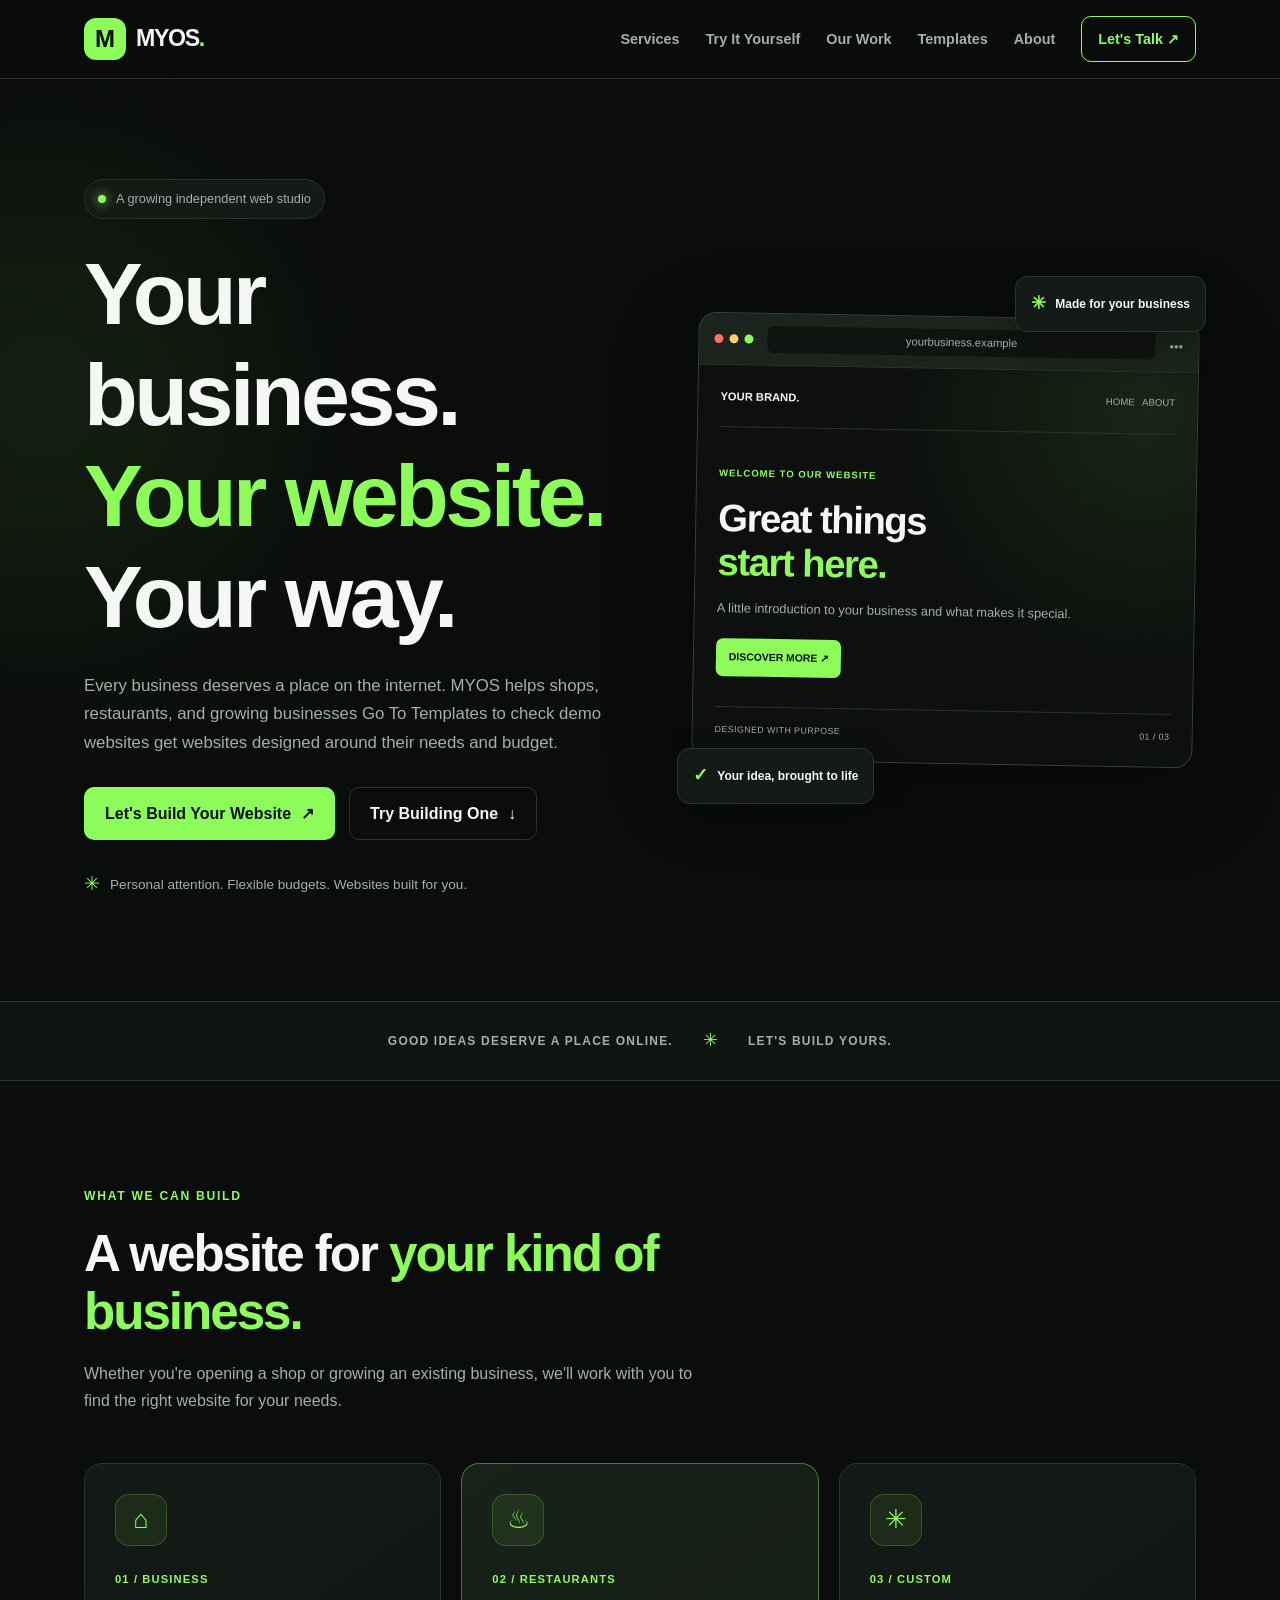
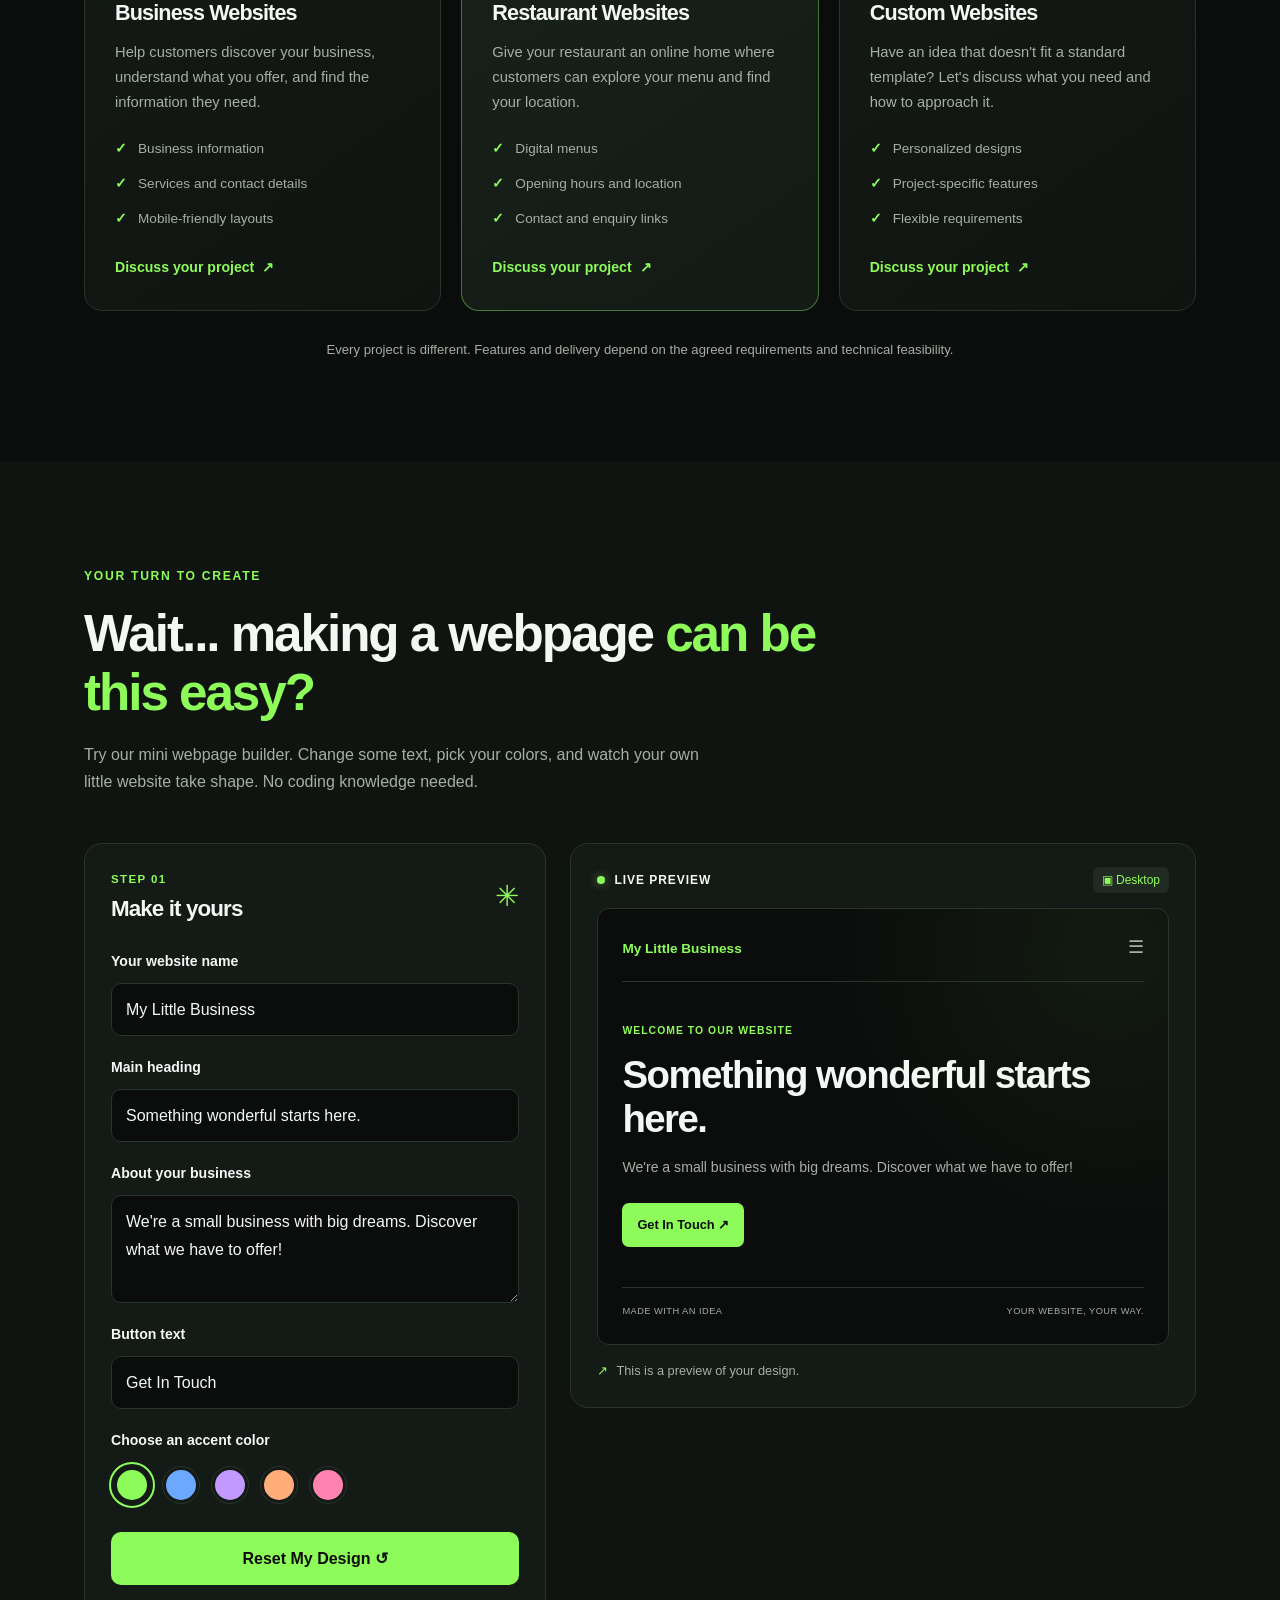
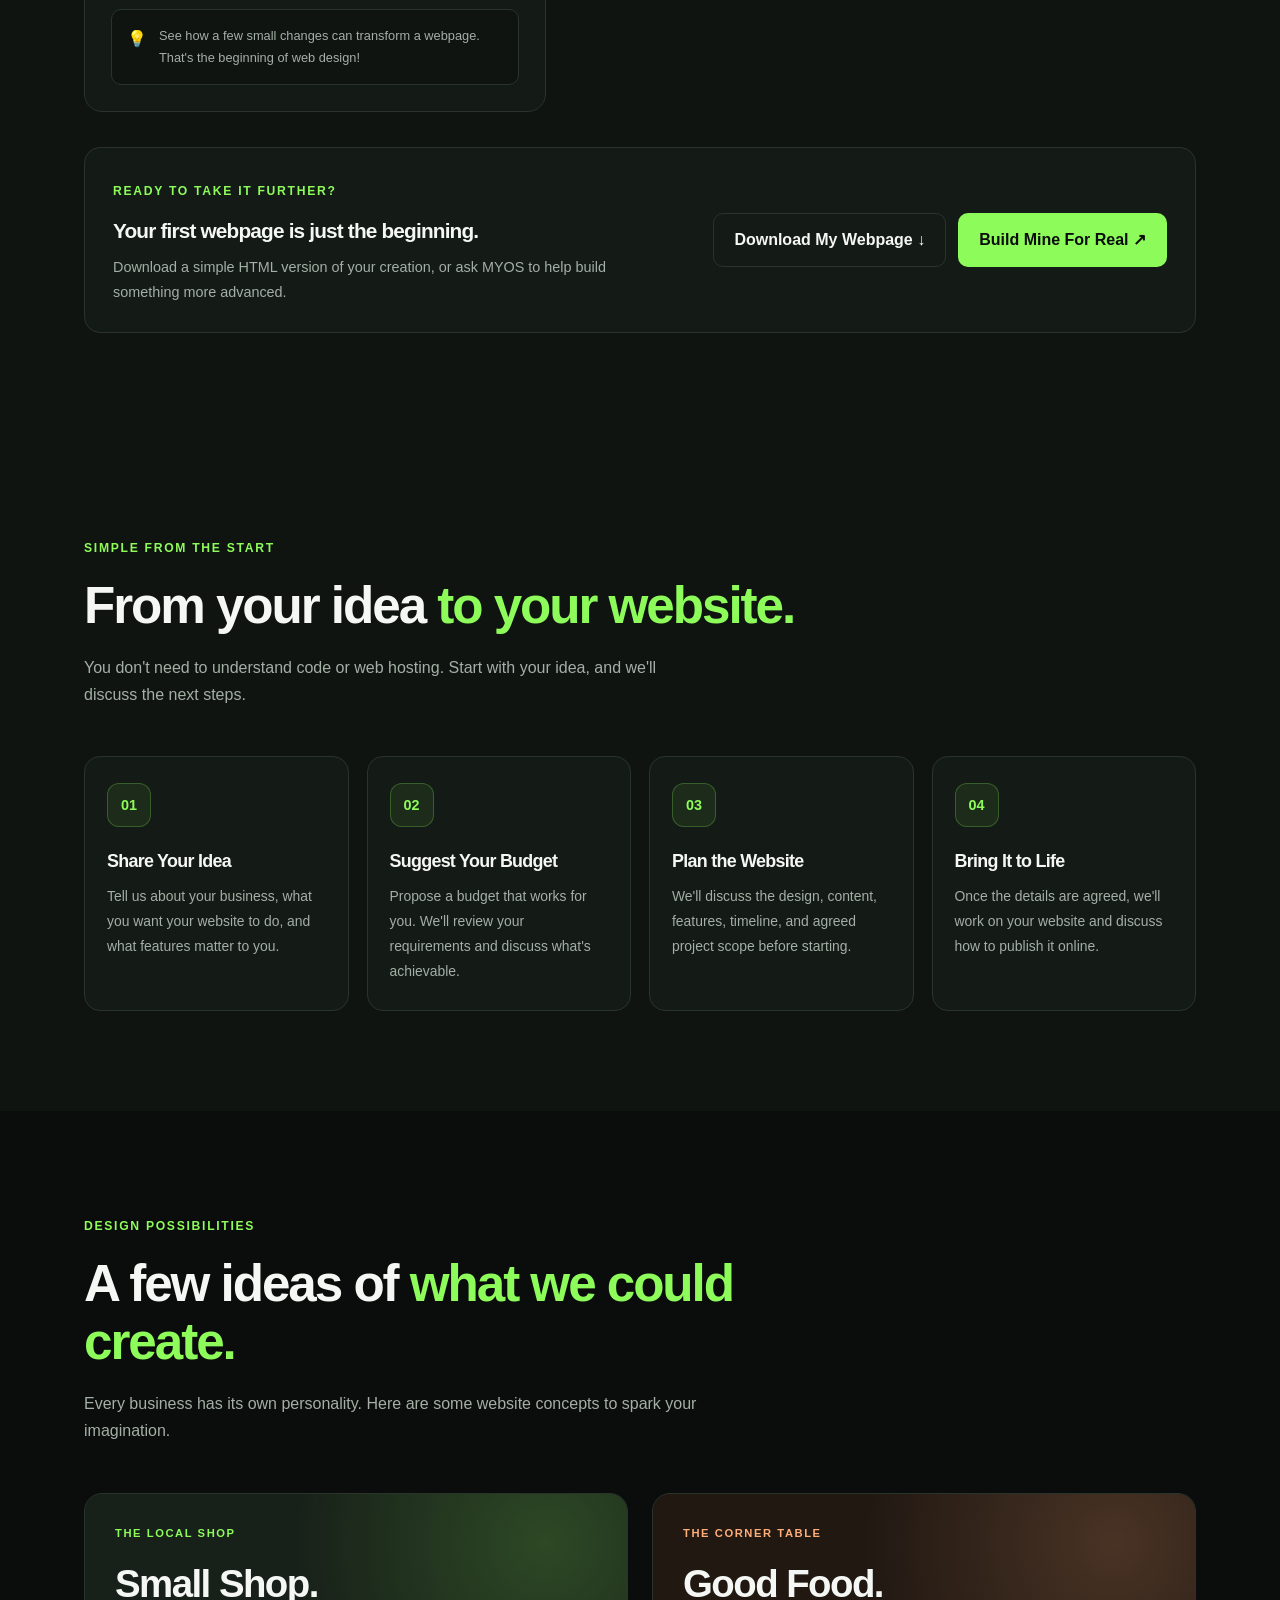
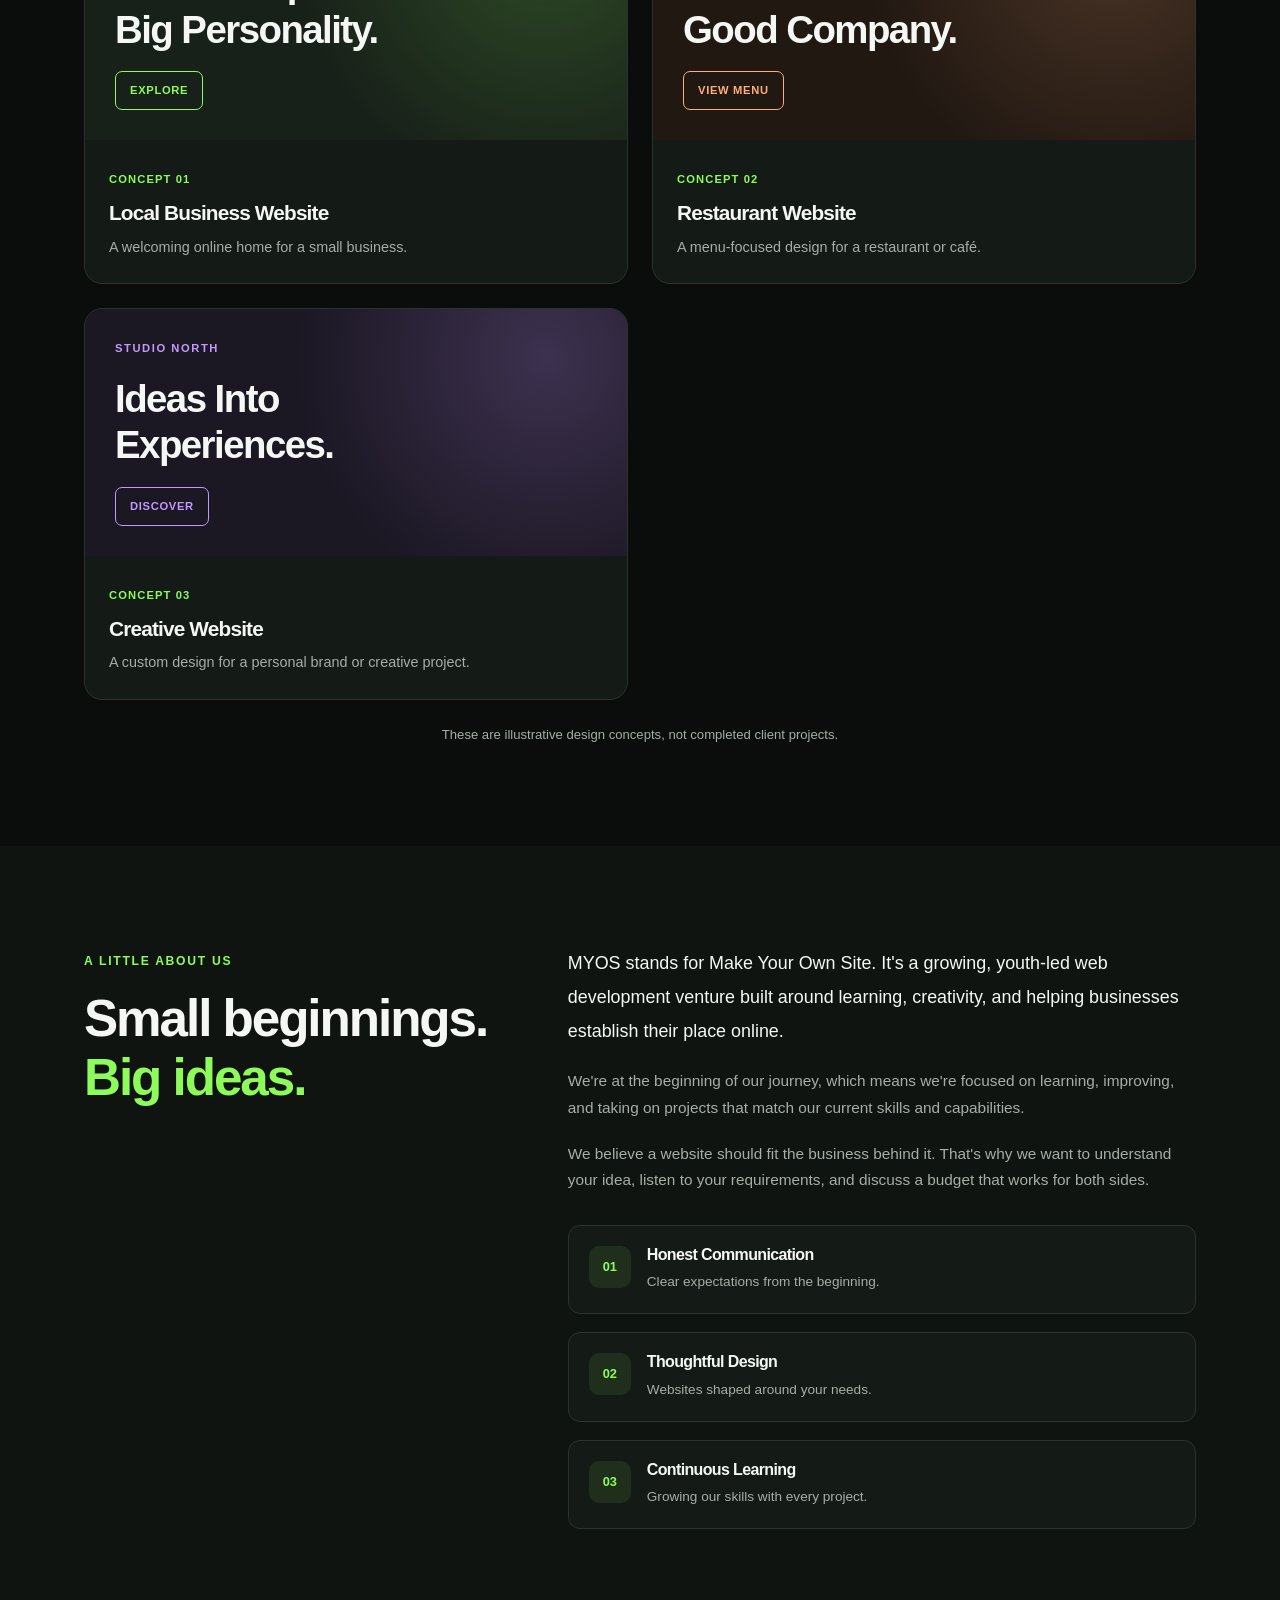
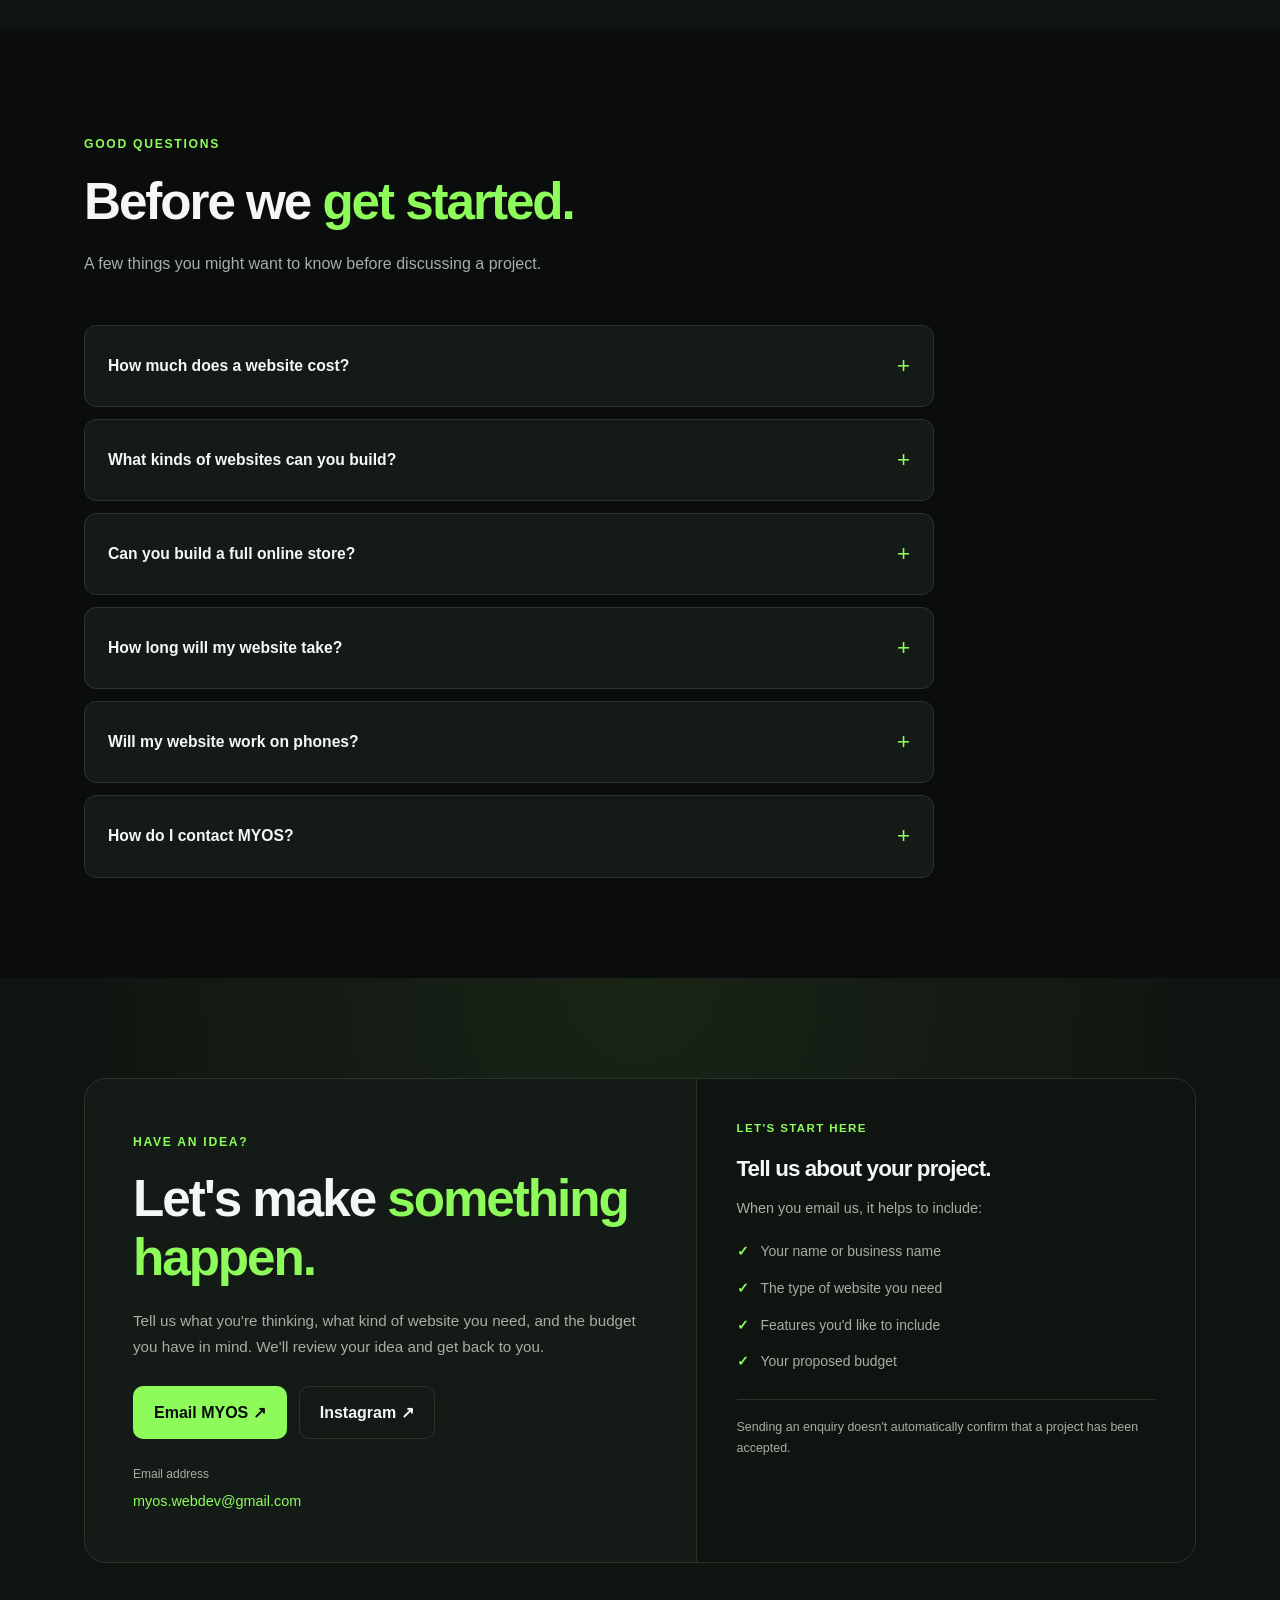
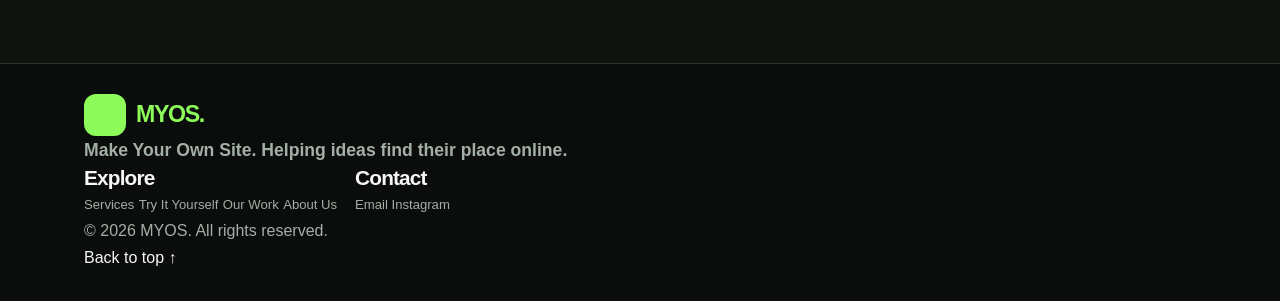
==== index.html @ da0300ad "Update index.html" ====
<!DOCTYPE html>
<html lang="en">
<head>
    <meta charset="UTF-8">
    <meta name="viewport" content="width=device-width, initial-scale=1.0">

    <meta name="description" content="MYOS helps small businesses, shops, and restaurants get websites built around their needs and budget. Discover how easy creating a webpage can be.">

    <meta name="theme-color" content="#0b0d0c">

    <title>MYOS — Make Your Own Site</title>

    <link rel="stylesheet" href="css/style.css">
    <link rel="icon" href="assets/favicon.png" type="image/png">

    <script src="js/script.js" defer></script>
</head>

<body>

<header class="site-header">
    <nav class="navbar container" aria-label="Main navigation">

        <a href="#home" class="brand" aria-label="MYOS homepage">
            <span class="brand-icon">M</span>
            <span class="brand-name">MYOS<span class="brand-dot">.</span></span>
        </a>

        <button
            class="menu-toggle"
            id="menuToggle"
            type="button"
            aria-label="Open navigation menu"
            aria-expanded="false"
            aria-controls="navLinks"
        >
            <span></span>
            <span></span>
            <span></span>
        </button>

        <div class="nav-links" id="navLinks">
            <a href="#services">Services</a>
            <a href="#playground">Try It Yourself</a>
            <a href="#portfolio">Our Work</a>
<a href="template.html">Templates</a>
            <a href="#about">About</a>
            <a href="#contact" class="nav-cta">Let's Talk ↗</a>
        </div>

    </nav>
</header>

<main>
<section class="hero section" id="home">

    <div class="hero-glow" aria-hidden="true"></div>

    <div class="container hero-grid">

        <div class="hero-content">

            <div class="eyebrow">
                <span class="status-dot"></span>
                A growing independent web studio
            </div>

            <h1>
                Your business.
                <span class="text-gradient">Your website.</span>
                Your way.
            </h1>

            <p class="hero-description">
                Every business deserves a place on the internet.
                MYOS helps shops, restaurants, and growing businesses

Go To Templates to check demo websites

                get websites designed around their needs and budget.
            </p>

            <div class="hero-actions">

                <a href="#contact" class="button button-primary">
                    Let's Build Your Website
                    <span aria-hidden="true">↗</span>
                </a>

                <a href="#playground" class="button button-secondary">
                    Try Building One
                    <span aria-hidden="true">↓</span>
                </a>

            </div>

            <div class="hero-note">
                <span aria-hidden="true">✳</span>
                Personal attention. Flexible budgets. Websites built for you.
            </div>

        </div>

        <div class="hero-visual"
             aria-label="Illustration of a website being built">

            <div class="floating-tag tag-top">
                <span class="tag-icon">✳</span>
                Made for your business
            </div>

            <div class="browser-card">

                <div class="browser-bar">

                    <div class="browser-dots" aria-hidden="true">
                        <span></span>
                        <span></span>
                        <span></span>
                    </div>

                    <div class="browser-address">
                        yourbusiness.example
                    </div>

                    <span class="browser-menu" aria-hidden="true">•••</span>

                </div>

                <div class="mock-website">

                    <div class="mock-nav">
                        <span class="mock-logo">YOUR BRAND.</span>
                        <span class="mock-menu">HOME&nbsp;&nbsp; ABOUT</span>
                    </div>

                    <div class="mock-content">

                        <span class="mock-label">
                            WELCOME TO OUR WEBSITE
                        </span>

                        <h2>
                            Great things
                            <span>start here.</span>
                        </h2>

                        <p>
                            A little introduction to your business
                            and what makes it special.
                        </p>

                        <div class="mock-button">
                            DISCOVER MORE ↗
                        </div>

                    </div>

                    <div class="mock-bottom">
                        <span>DESIGNED WITH PURPOSE</span>
                        <span>01 / 03</span>
                    </div>

                </div>

            </div>

            <div class="floating-tag tag-bottom">
                <span class="tag-check">✓</span>
                Your idea, brought to life
            </div>

        </div>

    </div>

</section>

<section class="intro-strip">

    <div class="container intro-inner">

        <p>GOOD IDEAS DESERVE A PLACE ONLINE.</p>

        <span aria-hidden="true">✳</span>

        <p>LET'S BUILD YOURS.</p>

    </div>

</section>
<section class="services section" id="services">

    <div class="container">

        <div class="section-heading">

            <span class="section-label">WHAT WE CAN BUILD</span>

            <h2>
                A website for
                <span class="text-gradient">your kind of business.</span>
            </h2>

            <p>
                Whether you're opening a shop or growing an existing
                business, we'll work with you to find the right website
                for your needs.
            </p>

        </div>

        <div class="service-grid">

            <article class="service-card">

                <div class="service-icon" aria-hidden="true">⌂</div>

                <span class="service-number">01 / BUSINESS</span>

                <h3>Business Websites</h3>

                <p>
                    Help customers discover your business, understand
                    what you offer, and find the information they need.
                </p>

                <ul class="service-features">
                    <li>Business information</li>
                    <li>Services and contact details</li>
                    <li>Mobile-friendly layouts</li>
                </ul>

                <a href="#contact" class="text-link">
                    Discuss your project <span aria-hidden="true">↗</span>
                </a>

            </article>

            <article class="service-card service-card-featured">

                <div class="service-icon" aria-hidden="true">♨</div>

                <span class="service-number">02 / RESTAURANTS</span>

                <h3>Restaurant Websites</h3>

                <p>
                    Give your restaurant an online home where customers
                    can explore your menu and find your location.
                </p>

                <ul class="service-features">
                    <li>Digital menus</li>
                    <li>Opening hours and location</li>
                    <li>Contact and enquiry links</li>
                </ul>

                <a href="#contact" class="text-link">
                    Discuss your project <span aria-hidden="true">↗</span>
                </a>

            </article>

            <article class="service-card">

                <div class="service-icon" aria-hidden="true">✳</div>

                <span class="service-number">03 / CUSTOM</span>

                <h3>Custom Websites</h3>

                <p>
                    Have an idea that doesn't fit a standard template?
                    Let's discuss what you need and how to approach it.
                </p>

                <ul class="service-features">
                    <li>Personalized designs</li>
                    <li>Project-specific features</li>
                    <li>Flexible requirements</li>
                </ul>

                <a href="#contact" class="text-link">
                    Discuss your project <span aria-hidden="true">↗</span>
                </a>

            </article>

        </div>

        <p class="services-note">
            Every project is different. Features and delivery depend on
            the agreed requirements and technical feasibility.
        </p>

    </div>

</section>
<section class="playground section" id="playground">

    <div class="container">

        <div class="section-heading playground-heading">

            <span class="section-label">YOUR TURN TO CREATE</span>

            <h2>
                Wait... making a webpage
                <span class="text-gradient">can be this easy?</span>
            </h2>

            <p>
                Try our mini webpage builder. Change some text, pick
                your colors, and watch your own little website take shape.
                No coding knowledge needed.
            </p>

        </div>

        <div class="builder-layout">

            <div class="builder-panel">

                <div class="builder-panel-heading">

                    <div>
                        <span class="builder-step">STEP 01</span>
                        <h3>Make it yours</h3>
                    </div>

                    <span class="builder-sparkle" aria-hidden="true">✳</span>

                </div>

                <form id="builderForm">

                    <div class="form-group">
                        <label for="siteName">Your website name</label>

                        <input
                            type="text"
                            id="siteName"
                            name="siteName"
                            value="My Little Business"
                            maxlength="45"
                            placeholder="Enter your business name"
                        >
                    </div>

                    <div class="form-group">
                        <label for="siteHeading">Main heading</label>

                        <input
                            type="text"
                            id="siteHeading"
                            name="siteHeading"
                            value="Something wonderful starts here."
                            maxlength="100"
                            placeholder="What should visitors see?"
                        >
                    </div>

                    <div class="form-group">
                        <label for="siteDescription">About your business</label>

                        <textarea
                            id="siteDescription"
                            name="siteDescription"
                            rows="3"
                            maxlength="250"
                            placeholder="Tell visitors what you do"
                        >We're a small business with big dreams. Discover what we have to offer!</textarea>
                    </div>

                    <div class="form-group">
                        <label for="siteButton">Button text</label>

                        <input
                            type="text"
                            id="siteButton"
                            name="siteButton"
                            value="Get In Touch"
                            maxlength="35"
                            placeholder="For example: Contact Us"
                        >
                    </div>

                    <div class="form-group">

                        <label>Choose an accent color</label>

                        <div class="color-options"
                             role="group"
                             aria-label="Website accent color">

                            <button type="button"
                                    class="color-option active"
                                    data-color="#8dfc5b"
                                    style="--swatch: #8dfc5b"
                                    aria-label="Green"
                                    aria-pressed="true"></button>

                            <button type="button"
                                    class="color-option"
                                    data-color="#6da8ff"
                                    style="--swatch: #6da8ff"
                                    aria-label="Blue"
                                    aria-pressed="false"></button>

                            <button type="button"
                                    class="color-option"
                                    data-color="#c29aff"
                                    style="--swatch: #c29aff"
                                    aria-label="Purple"
                                    aria-pressed="false"></button>

                            <button type="button"
                                    class="color-option"
                                    data-color="#ffad79"
                                    style="--swatch: #ffad79"
                                    aria-label="Orange"
                                    aria-pressed="false"></button>

                            <button type="button"
                                    class="color-option"
                                    data-color="#ff83ae"
                                    style="--swatch: #ff83ae"
                                    aria-label="Pink"
                                    aria-pressed="false"></button>

                        </div>

                    </div>

                    <button type="button"
                            class="button button-primary builder-reset"
                            id="resetBuilder">
                        Reset My Design ↺
                    </button>

                </form>

                <div class="builder-hint">
                    <span aria-hidden="true">💡</span>

                    <p>
                        See how a few small changes can transform a webpage.
                        That's the beginning of web design!
                    </p>
                </div>

            </div>

            <div class="preview-panel">

                <div class="preview-toolbar">

                    <div class="preview-title">
                        <span class="preview-live-dot"></span>
                        LIVE PREVIEW
                    </div>

                    <div class="preview-devices" aria-label="Preview size">
                        <span class="device-active">▣ Desktop</span>
                    </div>

                </div>

                <div class="live-preview" id="livePreview">

                    <div class="preview-site-nav">

                        <span class="preview-site-name" id="previewSiteName">
                            My Little Business
                        </span>

                        <span class="preview-menu-lines" aria-hidden="true">☰</span>

                    </div>

                    <div class="preview-site-content">

                        <span class="preview-eyebrow" id="previewEyebrow">
                            WELCOME TO OUR WEBSITE
                        </span>

                        <h3 id="previewHeading">
                            Something wonderful starts here.
                        </h3>

                        <p id="previewDescription">
                            We're a small business with big dreams.
                            Discover what we have to offer!
                        </p>

                        <button type="button"
                                class="preview-site-button"
                                id="previewButton">
                            Get In Touch ↗
                        </button>

                    </div>

                    <div class="preview-site-footer">
                        <span>MADE WITH AN IDEA</span>
                        <span>YOUR WEBSITE, YOUR WAY.</span>
                    </div>

                </div>

                <div class="preview-caption">
                    <span>↗</span>
                    This is a preview of your design.
                </div>

            </div>

        </div>

        <div class="playground-bottom">

            <div class="playground-bottom-copy">

                <span class="section-label">READY TO TAKE IT FURTHER?</span>

                <h3>Your first webpage is just the beginning.</h3>

                <p>
                    Download a simple HTML version of your creation,
                    or ask MYOS to help build something more advanced.
                </p>

            </div>

            <div class="playground-bottom-actions">

                <button type="button"
                        class="button button-secondary"
                        id="downloadPage">
                    Download My Webpage ↓
                </button>

                <a href="#contact" class="button button-primary">
                    Build Mine For Real ↗
                </a>

            </div>

        </div>

    </div>

</section>
<section class="process section" id="process">

    <div class="container">

        <div class="section-heading">

            <span class="section-label">SIMPLE FROM THE START</span>

            <h2>
                From your idea
                <span class="text-gradient">to your website.</span>
            </h2>

            <p>
                You don't need to understand code or web hosting.
                Start with your idea, and we'll discuss the next steps.
            </p>

        </div>

        <div class="process-grid">

            <article class="process-card">
                <span class="process-number">01</span>
                <h3>Share Your Idea</h3>
                <p>
                    Tell us about your business, what you want your
                    website to do, and what features matter to you.
                </p>
            </article>

            <article class="process-card">
                <span class="process-number">02</span>
                <h3>Suggest Your Budget</h3>
                <p>
                    Propose a budget that works for you. We'll review
                    your requirements and discuss what's achievable.
                </p>
            </article>

            <article class="process-card">
                <span class="process-number">03</span>
                <h3>Plan the Website</h3>
                <p>
                    We'll discuss the design, content, features,
                    timeline, and agreed project scope before starting.
                </p>
            </article>

            <article class="process-card">
                <span class="process-number">04</span>
                <h3>Bring It to Life</h3>
                <p>
                    Once the details are agreed, we'll work on your
                    website and discuss how to publish it online.
                </p>
            </article>

        </div>

    </div>

</section>
<section class="portfolio section" id="portfolio">

    <div class="container">

        <div class="section-heading">

            <span class="section-label">DESIGN POSSIBILITIES</span>

            <h2>
                A few ideas of
                <span class="text-gradient">what we could create.</span>
            </h2>

            <p>
                Every business has its own personality.
                Here are some website concepts to spark your imagination.
            </p>

        </div>

        <div class="portfolio-grid">

            <article class="portfolio-card">

                <div class="portfolio-preview portfolio-shop">
                    <span class="portfolio-preview-label">THE LOCAL SHOP</span>
                    <h3>Small Shop.<br>Big Personality.</h3>
                    <span class="portfolio-preview-button">EXPLORE</span>
                </div>

                <div class="portfolio-info">
                    <span>CONCEPT 01</span>
                    <h3>Local Business Website</h3>
                    <p>A welcoming online home for a small business.</p>
                </div>

            </article>

            <article class="portfolio-card">

                <div class="portfolio-preview portfolio-restaurant">
                    <span class="portfolio-preview-label">THE CORNER TABLE</span>
                    <h3>Good Food.<br>Good Company.</h3>
                    <span class="portfolio-preview-button">VIEW MENU</span>
                </div>

                <div class="portfolio-info">
                    <span>CONCEPT 02</span>
                    <h3>Restaurant Website</h3>
                    <p>A menu-focused design for a restaurant or café.</p>
                </div>

            </article>

            <article class="portfolio-card">

                <div class="portfolio-preview portfolio-creative">
                    <span class="portfolio-preview-label">STUDIO NORTH</span>
                    <h3>Ideas Into<br>Experiences.</h3>
                    <span class="portfolio-preview-button">DISCOVER</span>
                </div>

                <div class="portfolio-info">
                    <span>CONCEPT 03</span>
                    <h3>Creative Website</h3>
                    <p>A custom design for a personal brand or creative project.</p>
                </div>

            </article>

        </div>

        <p class="portfolio-disclaimer">
            These are illustrative design concepts, not completed client projects.
        </p>

    </div>

</section>
<section class="about section" id="about">

    <div class="container about-grid">

        <div class="about-heading">

            <span class="section-label">A LITTLE ABOUT US</span>

            <h2>
                Small beginnings.
                <span class="text-gradient">Big ideas.</span>
            </h2>

        </div>

        <div class="about-content">

            <p class="about-lead">
                MYOS stands for Make Your Own Site.
                It's a growing, youth-led web development venture
                built around learning, creativity, and helping businesses
                establish their place online.
            </p>

            <p>
                We're at the beginning of our journey, which means
                we're focused on learning, improving, and taking on
                projects that match our current skills and capabilities.
            </p>

            <p>
                We believe a website should fit the business behind it.
                That's why we want to understand your idea, listen to
                your requirements, and discuss a budget that works for both sides.
            </p>

            <div class="about-values">

                <div class="about-value">
                    <span class="about-value-mark">01</span>
                    <div>
                        <h3>Honest Communication</h3>
                        <p>Clear expectations from the beginning.</p>
                    </div>
                </div>

                <div class="about-value">
                    <span class="about-value-mark">02</span>
                    <div>
                        <h3>Thoughtful Design</h3>
                        <p>Websites shaped around your needs.</p>
                    </div>
                </div>

                <div class="about-value">
                    <span class="about-value-mark">03</span>
                    <div>
                        <h3>Continuous Learning</h3>
                        <p>Growing our skills with every project.</p>
                    </div>
                </div>

            </div>

        </div>

    </div>

</section>
<section class="faq section" id="faq">

    <div class="container">

        <div class="section-heading">

            <span class="section-label">GOOD QUESTIONS</span>

            <h2>
                Before we
                <span class="text-gradient">get started.</span>
            </h2>

            <p>
                A few things you might want to know before discussing a project.
            </p>

        </div>

        <div class="faq-list">

            <details class="faq-item">
                <summary>How much does a website cost?</summary>
                <p>
                    We invite you to propose a budget when you contact us.
                    We'll review your requirements and discuss whether the
                    project can be completed within that budget. The final
                    price depends on the agreed scope and complexity.
                </p>
            </details>

            <details class="faq-item">
                <summary>What kinds of websites can you build?</summary>
                <p>
                    We're initially focusing on business websites,
                    restaurant websites, and custom projects that fit
                    our current skills and technical capabilities.
                </p>
            </details>

            <details class="faq-item">
                <summary>Can you build a full online store?</summary>
                <p>
                    Full e-commerce projects aren't part of our initial
                    service offering. We can discuss simpler business
                    websites that showcase products and provide contact
                    information.
                </p>
            </details>

            <details class="faq-item">
                <summary>How long will my website take?</summary>
                <p>
                    The timeline depends on the size of the project,
                    its features, and how quickly the required content
                    and feedback are provided. We'll discuss an estimated
                    timeline before agreeing to start.
                </p>
            </details>

            <details class="faq-item">
                <summary>Will my website work on phones?</summary>
                <p>
                    Mobile-friendly design is an important goal for our
                    websites. The final layout and functionality will
                    depend on the agreed project requirements.
                </p>
            </details>

            <details class="faq-item">
                <summary>How do I contact MYOS?</summary>
                <p>
                    You can reach us by email or Instagram using the
                    contact links in the section below.
                </p>
            </details>

        </div>

    </div>

</section>
<section class="contact section" id="contact">

    <div class="container">

        <div class="contact-card">

            <div class="contact-content">

                <span class="section-label">HAVE AN IDEA?</span>

                <h2>
                    Let's make
                    <span class="text-gradient">something happen.</span>
                </h2>

                <p>
                    Tell us what you're thinking, what kind of website
                    you need, and the budget you have in mind.
                    We'll review your idea and get back to you.
                </p>

                <div class="contact-buttons">

                    <a
                        href="mailto:myos.webdev@gmail.com?subject=MYOS%20Website%20Enquiry"
                        class="button button-primary"
                    >
                        Email MYOS ↗
                    </a>

                    <a
                        href="https://www.instagram.com/myos.dev/"
                        class="button button-secondary"
                        target="_blank"
                        rel="noopener noreferrer"
                    >
                        Instagram ↗
                    </a>

                </div>

                <div class="contact-email">
                    <span>Email address</span>
                    <a href="mailto:myos.webdev@gmail.com">
                        myos.webdev@gmail.com
                    </a>
                </div>

            </div>

            <div class="contact-side">

                <span class="contact-side-label">LET'S START HERE</span>

                <h3>Tell us about your project.</h3>

                <p>
                    When you email us, it helps to include:
                </p>

                <ul>
                    <li>Your name or business name</li>
                    <li>The type of website you need</li>
                    <li>Features you'd like to include</li>
                    <li>Your proposed budget</li>
                </ul>

                <p class="contact-small-note">
                    Sending an enquiry doesn't automatically confirm
                    that a project has been accepted.
                </p>

            </div>

        </div>

    </div>

</section>
</main>

<footer class="site-footer">

    <div class="container footer-main">

        <div class="footer-brand">

            <a href="#home" class="brand" aria-label="MYOS homepage">
                <span class="brand-icon">M</span>
                <span class="brand-name">
                    MYOS<span class="brand-dot">.</span>
                </span>
            </a>

            <p>
                Make Your Own Site.
                Helping ideas find their place online.
            </p>

        </div>

        <div class="footer-links">

            <div class="footer-column">
                <h3>Explore</h3>
                <a href="#services">Services</a>
                <a href="#playground">Try It Yourself</a>
                <a href="#portfolio">Our Work</a>
                <a href="#about">About Us</a>
            </div>

            <div class="footer-column">
                <h3>Contact</h3>

                <a href="mailto:myos.webdev@gmail.com">
                    Email
                </a>

                <a
                    href="https://www.instagram.com/myos.dev"
                    target="_blank"
                    rel="noopener noreferrer"
                >
                    Instagram
                </a>
            </div>

        </div>

    </div>

    <div class="container footer-bottom">

        <p>
            &copy; <span id="currentYear"></span> MYOS.
            All rights reserved.
        </p>

        <a href="#home">Back to top ↑</a>

    </div>

</footer>

</body>
</html>
---- css/style.css ----
/* MYOS — BASE DESIGN */

:root {
--bg: #0b0d0c;
--bg-soft: #101411;
--surface: #141a16;
--surface-hover: #1b241d;
--green: #8dfc5b;
--green-dark: #70dc42;
--text: #f5f7f5;
--muted: #a4afa5;
--border: #29342b;
--container: 1160px;
}

* {
  box-sizing: border-box;
  margin: 0;
  padding: 0;
  }

html {
scroll-behavior: smooth;
scroll-padding-top: 90px;
}

body {
min-height: 100vh;
overflow-x: hidden;
background: var(--bg);
color: var(--text);
font-family: Arial, sans-serif;
line-height: 1.7;
}

a {
color: inherit;
text-decoration: none;
}

button,
input,
textarea,
select {
font: inherit;
}

button {
cursor: pointer;
}

img,
svg {
max-width: 100%;
}

img {
display: block;
height: auto;
}

p {
color: var(--muted);
}

h1,
h2,
h3,
h4 {
color: var(--text);
line-height: 1.15;
letter-spacing: -0.04em;
}

h1 {
font-size: clamp(2.7rem, 7vw, 5.5rem);
font-weight: 800;
}

h2 {
font-size: clamp(2rem, 4vw, 3.2rem);
}

h3 {
font-size: 1.3rem;
}

.container {
width: 100%;
max-width: var(--container);
margin-inline: auto;
padding-inline: 24px;
}

section[id] {
scroll-margin-top: 90px;
}

::selection {
background: var(--green);
color: var(--bg);
}
/* NAVIGATION */

.site-header {
position: sticky;
top: 0;
z-index: 100;
border-bottom: 1px solid var(--border);
background: rgba(11, 13, 12, 0.94);
backdrop-filter: blur(16px);
}

.navbar {
display: flex;
align-items: center;
justify-content: space-between;
gap: 24px;
min-height: 78px;
}

.brand {
display: inline-flex;
align-items: center;
gap: 10px;
flex-shrink: 0;
}

.brand-icon {
display: grid;
place-items: center;
width: 42px;
height: 42px;
border-radius: 12px;
background: var(--green);
color: var(--bg);
font-size: 1.5rem;
font-weight: 900;
}

.brand-name {
color: var(--text);
font-size: 1.45rem;
font-weight: 900;
letter-spacing: -0.06em;
}

.brand-dot {
color: var(--green);
}

.nav-links {
display: flex;
align-items: center;
gap: 26px;
}

.nav-links a {
color: var(--muted);
font-size: 0.9rem;
font-weight: 650;
transition: color 180ms ease;
}

.nav-links a:hover {
color: var(--green);
}

.nav-links .nav-cta {
padding: 10px 16px;
border: 1px solid var(--green);
border-radius: 10px;
color: var(--green);
}

.nav-links .nav-cta:hover {
background: var(--green);
color: var(--bg);
}

/* MOBILE MENU BUTTON */

.menu-toggle {
display: none;
width: 44px;
height: 44px;
padding: 10px;
border: 1px solid var(--border);
border-radius: 10px;
background: var(--surface);
}

.menu-toggle span {
display: block;
width: 100%;
height: 2px;
margin-block: 5px;
border-radius: 2px;
background: var(--green);
}

/* BUTTONS */

.button {
display: inline-flex;
align-items: center;
justify-content: center;
gap: 10px;
min-height: 48px;
padding: 12px 20px;
border: 1px solid transparent;
border-radius: 10px;
font-weight: 750;
text-align: center;
transition: 180ms ease;
}

.button:hover {
transform: translateY(-2px);
}

.button-primary {
background: var(--green);
color: var(--bg);
}

.button-primary:hover {
background: var(--green-dark);
box-shadow: 0 8px 25px rgba(141, 252, 91, 0.14);
}

.button-secondary {
border-color: var(--border);
background: transparent;
color: var(--text);
}

.button-secondary:hover {
border-color: var(--green);
color: var(--green);
}

button:focus-visible,
a:focus-visible {
outline: 2px solid var(--green);
outline-offset: 4px;
}
/* SECTION SPACING */

.section {
padding-block: 100px;
}

/* HERO SECTION */

.hero {
position: relative;
overflow: hidden;
}

.hero-grid {
display: grid;
grid-template-columns: 1fr 0.9fr;
align-items: center;
gap: 55px;
}

.hero-glow {
position: absolute;
top: 10%;
left: -180px;
z-index: -1;
width: 450px;
height: 450px;
border-radius: 50%;
background: rgba(141, 252, 91, 0.07);
filter: blur(100px);
pointer-events: none;
}

.hero-content {
min-width: 0;
}

.eyebrow {
display: inline-flex;
align-items: center;
gap: 10px;
margin-bottom: 24px;
padding: 8px 13px;
border: 1px solid var(--border);
border-radius: 30px;
background: var(--surface);
color: var(--muted);
font-size: 0.8rem;
}

.status-dot {
width: 8px;
height: 8px;
border-radius: 50%;
background: var(--green);
box-shadow: 0 0 12px var(--green);
}

.text-gradient {
color: var(--green);
}

.hero h1 {
margin-bottom: 24px;
}

.hero-description {
max-width: 560px;
font-size: 1.05rem;
}

.hero-actions {
display: flex;
flex-wrap: wrap;
gap: 14px;
margin-top: 30px;
}

.hero-note {
display: flex;
align-items: center;
gap: 10px;
margin-top: 28px;
color: var(--muted);
font-size: 0.85rem;
}

.hero-note span {
color: var(--green);
font-size: 1.2rem;
}

/* BROWSER ILLUSTRATION */

.hero-visual {
position: relative;
display: flex;
align-items: center;
justify-content: center;
min-width: 0;
padding-block: 45px;
}

.browser-card {
width: 100%;
overflow: hidden;
border: 1px solid #354238;
border-radius: 18px;
background: var(--surface);
box-shadow: 0 25px 80px rgba(0, 0, 0, 0.35);
transform: rotate(1deg);
}

.browser-bar {
display: flex;
align-items: center;
gap: 14px;
min-height: 48px;
padding: 12px 15px;
border-bottom: 1px solid var(--border);
background: #1b241d;
}

.browser-dots {
display: flex;
gap: 6px;
}

.browser-dots span {
width: 9px;
height: 9px;
border-radius: 50%;
background: #ff716b;
}

.browser-dots span:nth-child(2) {
background: #ffd166;
}

.browser-dots span:nth-child(3) {
background: var(--green);
}

.browser-address {
flex: 1;
padding: 4px 10px;
border-radius: 6px;
background: #101411;
color: var(--muted);
font-size: 0.7rem;
text-align: center;
}

.browser-menu {
color: var(--muted);
font-size: 0.8rem;
}

.mock-website {
padding: 22px;
background:
radial-gradient(
circle at 90% 10%,
rgba(141, 252, 91, 0.09),
transparent 45%
),
#0d100e;
}

.mock-nav {
display: flex;
justify-content: space-between;
gap: 10px;
padding-bottom: 20px;
border-bottom: 1px solid var(--border);
}

.mock-logo {
color: var(--text);
font-size: 0.7rem;
font-weight: 900;
}

.mock-menu {
color: var(--muted);
font-size: 0.6rem;
}

.mock-content {
padding-block: 30px;
}

.mock-label {
color: var(--green);
font-size: 0.6rem;
font-weight: 800;
letter-spacing: 0.1em;
}

.mock-content h2 {
margin-top: 12px;
font-size: clamp(1.6rem, 3vw, 2.5rem);
}

.mock-content h2 span {
display: block;
color: var(--green);
}

.mock-content p {
margin-top: 12px;
font-size: 0.8rem;
}

.mock-button {
display: inline-block;
margin-top: 20px;
padding: 10px 13px;
border-radius: 7px;
background: var(--green);
color: var(--bg);
font-size: 0.65rem;
font-weight: 900;
}

.mock-bottom {
display: flex;
justify-content: space-between;
gap: 10px;
padding-top: 15px;
border-top: 1px solid var(--border);
color: var(--muted);
font-size: 0.55rem;
letter-spacing: 0.05em;
}

/* FLOATING LABELS */

.floating-tag {
position: absolute;
z-index: 2;
display: flex;
align-items: center;
gap: 9px;
padding: 12px 15px;
border: 1px solid var(--border);
border-radius: 12px;
background: #141a16;
box-shadow: 0 12px 35px rgba(0, 0, 0, 0.3);
color: var(--text);
font-size: 0.75rem;
font-weight: 700;
}

.tag-top {
top: 5px;
right: -10px;
}

.tag-bottom {
bottom: 5px;
left: -18px;
}

.tag-icon,
.tag-check {
color: var(--green);
font-size: 1.1rem;
}

/* INTRO STRIP */

.intro-strip {
border-block: 1px solid var(--border);
background: var(--bg-soft);
}

.intro-inner {
display: flex;
align-items: center;
justify-content: center;
flex-wrap: wrap;
gap: 18px 30px;
padding-block: 24px;
}

.intro-inner p {
font-size: 0.75rem;
font-weight: 800;
letter-spacing: 0.1em;
}

.intro-inner > span {
color: var(--green);
font-size: 1.1rem;
}
/* SERVICES SECTION */

.services {
background: var(--bg);
}

.section-heading {
max-width: 760px;
margin-bottom: 48px;
}

.section-label {
display: inline-block;
margin-bottom: 18px;
color: var(--green);
font-size: 0.76rem;
font-weight: 800;
letter-spacing: 0.14em;
}

.section-heading h2 {
margin-bottom: 18px;
}

.section-heading p {
max-width: 620px;
font-size: 1rem;
}

/* SERVICE CARDS */

.service-grid {
display: grid;
grid-template-columns: repeat(3, minmax(0, 1fr));
gap: 20px;
}

.service-card {
position: relative;
display: flex;
flex-direction: column;
align-items: flex-start;
min-width: 0;
padding: 30px;
border: 1px solid var(--border);
border-radius: 18px;
background: linear-gradient(
145deg,
var(--surface),
#101411
);
transition:
transform 200ms ease,
border-color 200ms ease,
background 200ms ease;
}

.service-card:hover {
transform: translateY(-5px);
border-color: rgba(141, 252, 91, 0.5);
background: var(--surface-hover);
}

.service-card-featured {
border-color: rgba(141, 252, 91, 0.4);
background: linear-gradient(
145deg,
#182219,
var(--surface)
);
}

/* SERVICE ICONS */

.service-icon {
display: grid;
place-items: center;
width: 52px;
height: 52px;
margin-bottom: 24px;
border: 1px solid rgba(141, 252, 91, 0.2);
border-radius: 14px;
background: rgba(141, 252, 91, 0.08);
color: var(--green);
font-size: 1.6rem;
}

/* CARD TEXT */

.service-number {
margin-bottom: 12px;
color: var(--green);
font-size: 0.7rem;
font-weight: 800;
letter-spacing: 0.1em;
}

.service-card h3 {
margin-bottom: 14px;
font-size: 1.35rem;
}

.service-card > p {
margin-bottom: 22px;
font-size: 0.92rem;
}

/* SERVICE FEATURE LIST */

.service-features {
display: grid;
gap: 12px;
width: 100%;
margin-bottom: 26px;
padding: 0;
list-style: none;
}

.service-features li {
position: relative;
padding-left: 23px;
color: var(--muted);
font-size: 0.85rem;
}

.service-features li::before {
position: absolute;
left: 0;
color: var(--green);
content: "✓";
font-weight: 800;
}

/* CARD LINKS */

.text-link {
display: inline-flex;
align-items: center;
gap: 8px;
margin-top: auto;
color: var(--green);
font-size: 0.88rem;
font-weight: 750;
}

.text-link span {
transition: transform 180ms ease;
}

.text-link:hover span {
transform: translate(3px, -3px);
}

/* SERVICES FOOTNOTE */

.services-note {
margin-top: 28px;
font-size: 0.82rem;
text-align: center;
}
/* INTERACTIVE WEBSITE BUILDER */

.playground {
background: var(--bg-soft);
}

.playground-heading {
max-width: 780px;
}

.builder-layout {
display: grid;
grid-template-columns: minmax(0, 0.85fr) minmax(0, 1.15fr);
align-items: start;
gap: 24px;
}

.builder-panel,
.preview-panel {
min-width: 0;
padding: 26px;
border: 1px solid var(--border);
border-radius: 18px;
background: var(--surface);
}

/* BUILDER HEADING */

.builder-panel-heading {
display: flex;
align-items: center;
justify-content: space-between;
gap: 15px;
margin-bottom: 28px;
}

.builder-step {
display: block;
margin-bottom: 7px;
color: var(--green);
font-size: 0.72rem;
font-weight: 800;
letter-spacing: 0.12em;
}

.builder-panel-heading h3 {
font-size: 1.4rem;
}

.builder-sparkle {
color: var(--green);
font-size: 1.8rem;
}

/* FORM FIELDS */

#builderForm {
display: grid;
gap: 20px;
}

.form-group {
display: grid;
gap: 9px;
}

.form-group label {
color: var(--text);
font-size: 0.88rem;
font-weight: 700;
}

.form-group input,
.form-group textarea {
width: 100%;
min-height: 46px;
padding: 12px 14px;
border: 1px solid var(--border);
border-radius: 10px;
outline: none;
background: #0b0d0c;
color: var(--text);
}

.form-group textarea {
min-height: 100px;
resize: vertical;
}

.form-group input:focus,
.form-group textarea:focus {
border-color: var(--green);
box-shadow: 0 0 0 3px rgba(141, 252, 91, 0.08);
}

.form-group input::placeholder,
.form-group textarea::placeholder {
color: #748075;
}

/* ACCENT COLOUR OPTIONS */

.color-options {
display: flex;
flex-wrap: wrap;
gap: 13px;
padding: 5px 3px;
}

.color-option {
width: 36px;
height: 36px;
border: 3px solid var(--surface);
border-radius: 50%;
outline: 1px solid var(--border);
background: var(--swatch);
transition: transform 180ms ease;
}

.color-option:hover {
transform: scale(1.12);
}

.color-option.active {
outline: 2px solid var(--swatch);
outline-offset: 3px;
}

.color-option[aria-pressed="true"] {
outline: 2px solid var(--swatch);
outline-offset: 3px;
}

/* RESET BUTTON */

.builder-reset {
width: 100%;
margin-top: 4px;
}

/* BUILDER TIP */

.builder-hint {
display: flex;
align-items: flex-start;
gap: 12px;
margin-top: 24px;
padding: 15px;
border: 1px solid var(--border);
border-radius: 10px;
background: #101411;
}

.builder-hint > span {
flex-shrink: 0;
}

.builder-hint p {
font-size: 0.8rem;
}

/* LIVE PREVIEW TOOLBAR */

.preview-toolbar {
display: flex;
flex-wrap: wrap;
align-items: center;
justify-content: space-between;
gap: 12px;
margin-bottom: 18px;
}

.preview-title {
display: flex;
align-items: center;
gap: 9px;
color: var(--text);
font-size: 0.75rem;
font-weight: 800;
letter-spacing: 0.08em;
}

.preview-live-dot {
width: 8px;
height: 8px;
border-radius: 50%;
background: var(--green);
box-shadow: 0 0 10px rgba(141, 252, 91, 0.5);
}

.preview-devices {
color: var(--muted);
font-size: 0.75rem;
}

.device-active {
padding: 6px 9px;
border-radius: 6px;
background: #202a22;
color: var(--green);
}

/* LIVE WEBSITE PREVIEW */

.live-preview {
--preview-accent: #8dfc5b;

min-height: 390px;
padding: 24px;
overflow-wrap: anywhere;
border: 1px solid var(--border);
border-radius: 12px;
background:
radial-gradient(
circle at 90% 10%,
rgba(141, 252, 91, 0.06),
transparent 45%
),
#0b0d0c;
}

.preview-site-nav {
display: flex;
align-items: center;
justify-content: space-between;
gap: 12px;
padding-bottom: 18px;
border-bottom: 1px solid var(--border);
}

.preview-site-name {
color: var(--preview-accent);
font-size: 0.85rem;
font-weight: 800;
}

.preview-menu-lines {
color: var(--muted);
font-size: 1.1rem;
}

.preview-site-content {
padding-block: 40px;
}

.preview-eyebrow {
display: block;
margin-bottom: 13px;
color: var(--preview-accent);
font-size: 0.65rem;
font-weight: 800;
letter-spacing: 0.1em;
}

.preview-site-content h3 {
margin-bottom: 15px;
font-size: clamp(1.6rem, 3vw, 2.4rem);
}

.preview-site-content p {
margin-bottom: 23px;
font-size: 0.88rem;
}

.preview-site-button {
display: inline-block;
padding: 11px 15px;
border: none;
border-radius: 7px;
background: var(--preview-accent);
color: #0b0d0c;
font-size: 0.8rem;
font-weight: 800;
}

.preview-site-footer {
display: flex;
flex-wrap: wrap;
justify-content: space-between;
gap: 10px;
padding-top: 16px;
border-top: 1px solid var(--border);
color: var(--muted);
font-size: 0.58rem;
letter-spacing: 0.05em;
}

/* PREVIEW CAPTION AND DOWNLOAD */

.preview-caption {
display: flex;
align-items: center;
gap: 8px;
margin-top: 15px;
color: var(--muted);
font-size: 0.8rem;
}

.preview-caption span {
color: var(--green);
}

.playground-bottom {
display: flex;
align-items: center;
justify-content: space-between;
gap: 30px;
margin-top: 35px;
padding: 28px;
border: 1px solid var(--border);
border-radius: 16px;
background: var(--surface);
}

.playground-bottom-copy {
max-width: 540px;
}

.playground-bottom-copy h3 {
margin-bottom: 12px;
}

.playground-bottom-copy p {
font-size: 0.9rem;
}

.playground-bottom-actions {
display: flex;
flex-wrap: wrap;
gap: 12px;
}
/* HOW MYOS WORKS */

.process {
background: var(--bg-soft);
}

.process-grid {
display: grid;
grid-template-columns: repeat(4, minmax(0, 1fr));
gap: 18px;
}

.process-card {
padding: 26px 22px;
border: 1px solid var(--border);
border-radius: 16px;
background: var(--surface);
transition:
transform 200ms ease,
border-color 200ms ease;
}

.process-card:hover {
transform: translateY(-4px);
border-color: rgba(141, 252, 91, 0.45);
}

.process-number {
display: grid;
place-items: center;
width: 44px;
height: 44px;
margin-bottom: 24px;
border: 1px solid rgba(141, 252, 91, 0.25);
border-radius: 12px;
background: rgba(141, 252, 91, 0.08);
color: var(--green);
font-size: 0.9rem;
font-weight: 800;
}

.process-card h3 {
margin-bottom: 12px;
font-size: 1.12rem;
}

.process-card p {
font-size: 0.87rem;
line-height: 1.8;
}

/* PORTFOLIO SECTION */

.portfolio {
background: var(--bg);
}

.portfolio-grid {
display: grid;
grid-template-columns: repeat(2, minmax(0, 1fr));
gap: 24px;
}

.portfolio-card {
overflow: hidden;
border: 1px solid var(--border);
border-radius: 18px;
background: var(--surface);
transition:
transform 200ms ease,
border-color 200ms ease;
}

.portfolio-card:hover {
transform: translateY(-4px);
border-color: rgba(141, 252, 91, 0.45);
}

/* PORTFOLIO PREVIEWS */

.portfolio-preview {
display: flex;
flex-direction: column;
align-items: flex-start;
justify-content: center;
gap: 18px;
min-height: 230px;
padding: 30px;
background: #182119;
}

.portfolio-shop {
background:
radial-gradient(
circle at 85% 20%,
rgba(141, 252, 91, 0.18),
transparent 50%
),
#182119;
}

.portfolio-restaurant {
background:
radial-gradient(
circle at 85% 20%,
rgba(255, 173, 121, 0.18),
transparent 50%
),
#211812;
}

.portfolio-creative {
background:
radial-gradient(
circle at 85% 20%,
rgba(194, 154, 255, 0.2),
transparent 50%
),
#1b1723;
}

.portfolio-preview-label {
color: var(--green);
font-size: 0.7rem;
font-weight: 800;
letter-spacing: 0.14em;
}

.portfolio-restaurant .portfolio-preview-label {
color: #ffad79;
}

.portfolio-creative .portfolio-preview-label {
color: #c29aff;
}

.portfolio-preview h3 {
font-size: clamp(1.7rem, 3vw, 2.4rem);
line-height: 1.2;
}

.portfolio-preview-button {
display: inline-block;
padding: 9px 14px;
border: 1px solid var(--green);
border-radius: 7px;
color: var(--green);
font-size: 0.7rem;
font-weight: 800;
letter-spacing: 0.06em;
}

.portfolio-restaurant .portfolio-preview-button {
border-color: #ffad79;
color: #ffad79;
}

.portfolio-creative .portfolio-preview-button {
border-color: #c29aff;
color: #c29aff;
}

/* PORTFOLIO INFORMATION */

.portfolio-info {
padding: 24px;
}

.portfolio-info > span {
display: inline-block;
margin-bottom: 12px;
color: var(--green);
font-size: 0.7rem;
font-weight: 800;
letter-spacing: 0.1em;
}

.portfolio-info h3 {
margin-bottom: 10px;
}

.portfolio-info p {
font-size: 0.9rem;
}

.portfolio-disclaimer {
margin-top: 24px;
font-size: 0.82rem;
text-align: center;
}
/* ABOUT SECTION */

.about {
background: var(--bg-soft);
}

.about-grid {
display: grid;
grid-template-columns: 0.8fr 1.2fr;
align-items: start;
gap: 65px;
}

.about-heading {
position: sticky;
top: 120px;
}

.about-heading h2 {
max-width: 420px;
}

.about-content {
min-width: 0;
}

.about-content > p {
margin-bottom: 20px;
font-size: 0.96rem;
}

.about-content .about-lead {
color: var(--text);
font-size: 1.12rem;
line-height: 1.9;
}

/* ABOUT VALUES */

.about-values {
display: grid;
gap: 18px;
margin-top: 32px;
}

.about-value {
display: flex;
align-items: flex-start;
gap: 16px;
padding: 20px;
border: 1px solid var(--border);
border-radius: 12px;
background: var(--surface);
}

.about-value-mark {
display: grid;
place-items: center;
flex-shrink: 0;
width: 42px;
height: 42px;
border-radius: 10px;
background: rgba(141, 252, 91, 0.09);
color: var(--green);
font-size: 0.8rem;
font-weight: 800;
}

.about-value h3 {
margin-bottom: 6px;
font-size: 1rem;
}

.about-value p {
font-size: 0.85rem;
}

/* FAQ SECTION */

.faq {
background: var(--bg);
}

.faq-list {
display: grid;
gap: 12px;
max-width: 850px;
}

.faq-item {
padding: 21px 23px;
border: 1px solid var(--border);
border-radius: 12px;
background: var(--surface);
transition: border-color 180ms ease;
}

.faq-item:hover,
.faq-item[open] {
border-color: rgba(141, 252, 91, 0.4);
}

.faq-item summary {
display: flex;
align-items: center;
justify-content: space-between;
gap: 15px;
color: var(--text);
font-size: 0.98rem;
font-weight: 750;
cursor: pointer;
list-style: none;
}

.faq-item summary::-webkit-details-marker {
display: none;
}

.faq-item summary::after {
flex-shrink: 0;
color: var(--green);
content: "+";
font-size: 1.4rem;
font-weight: 400;
}

.faq-item[open] summary::after {
content: "−";
}

.faq-item p {
margin-top: 15px;
padding-top: 15px;
border-top: 1px solid var(--border);
font-size: 0.9rem;
line-height: 1.8;
}

/* CONTACT SECTION */

.contact {
background:
radial-gradient(
ellipse at 50% 0%,
rgba(141, 252, 91, 0.07),
transparent 65%
),
var(--bg-soft);
}

.contact-card {
display: grid;
grid-template-columns: 1.1fr 0.9fr;
overflow: hidden;
border: 1px solid var(--border);
border-radius: 22px;
background: var(--surface);
}

.contact-content {
padding: clamp(26px, 5vw, 48px);
}

.contact-content h2 {
margin-bottom: 20px;
}

.contact-content > p {
margin-bottom: 26px;
font-size: 0.95rem;
}

.contact-buttons {
display: flex;
flex-wrap: wrap;
gap: 12px;
}

.contact-email {
display: grid;
gap: 5px;
margin-top: 25px;
}

.contact-email > span {
color: var(--muted);
font-size: 0.75rem;
}

.contact-email a {
overflow-wrap: anywhere;
color: var(--green);
font-size: 0.9rem;
}

/* CONTACT SIDE PANEL */

.contact-side {
padding: clamp(26px, 4vw, 40px);
border-left: 1px solid var(--border);
background: #101411;
}

.contact-side-label {
display: block;
margin-bottom: 18px;
color: var(--green);
font-size: 0.72rem;
font-weight: 800;
letter-spacing: 0.12em;
}

.contact-side h3 {
margin-bottom: 14px;
font-size: 1.4rem;
}

.contact-side > p {
margin-bottom: 20px;
font-size: 0.9rem;
}

.contact-side ul {
display: grid;
gap: 13px;
margin-bottom: 25px;
padding: 0;
list-style: none;
}

.contact-side li {
position: relative;
padding-left: 24px;
color: var(--muted);
font-size: 0.87rem;
}

.contact-side li::before {
position: absolute;
left: 0;
color: var(--green);
content: "✓";
font-weight: 800;
}

.contact-side .contact-small-note {
padding-top: 17px;
border-top: 1px solid var(--border);
font-size: 0.78rem;
}
/* FOOTER */

.site-footer {
padding: 30px 0;
border-top: 1px solid var(--border);
background: var(--bg);
}

.footer-inner {
display: flex;
align-items: center;
justify-content: space-between;
flex-wrap: wrap;
gap: 20px;
}

.footer-brand {
color: var(--text);
font-size: 1.1rem;
font-weight: 900;
}

.footer-brand span {
color: var(--green);
}

.footer-inner p {
font-size: 0.82rem;
}

.footer-links {
display: flex;
flex-wrap: wrap;
gap: 18px;
}

.footer-links a {
color: var(--muted);
font-size: 0.82rem;
transition: color 180ms ease;
}

.footer-links a:hover {
color: var(--green);
}

/* TABLETS */

@media (max-width: 1000px) {
.hero-grid {
grid-template-columns: 1fr 0.85fr;
gap: 30px;
}

.service-grid {
grid-template-columns: repeat(2, minmax(0, 1fr));
}

.process-grid {
grid-template-columns: repeat(2, minmax(0, 1fr));
}

.about-grid {
gap: 35px;
}

.builder-layout {
grid-template-columns: 1fr;
}

.preview-panel {
position: static;
}
}

/* MOBILE NAVIGATION */

@media (max-width: 700px) {
.container {
padding-inline: 20px;
}

.navbar {
min-height: 70px;
}

.menu-toggle {
display: block;
}

.nav-links {
position: absolute;
top: 70px;
right: 16px;
left: 16px;
display: none;
align-items: stretch;
flex-direction: column;
gap: 0;
padding: 12px;
border: 1px solid var(--border);
border-radius: 14px;
background: #101411;
box-shadow: 0 18px 50px rgba(0, 0, 0, 0.35);
}

.nav-links.open {
display: flex;
}

.nav-links a {
display: block;
padding: 13px;
}

.nav-links .nav-cta {
margin-top: 8px;
text-align: center;
}

/* HERO */

.section {
padding-block: 65px;
}

.hero-grid {
grid-template-columns: 1fr;
gap: 30px;
}

.hero-content {
text-align: center;
}

.hero-description {
margin-inline: auto;
}

.hero-actions {
justify-content: center;
}

.hero-note {
justify-content: center;
}

.hero-visual {
width: 100%;
max-width: 500px;
margin-inline: auto;
padding: 30px 12px;
}

.tag-top {
right: 0;
}

.tag-bottom {
left: 0;
}

.intro-inner {
gap: 14px 20px;
text-align: center;
}

/* SERVICE AND PROCESS CARDS */

.service-grid {
grid-template-columns: 1fr;
}

.process-grid {
grid-template-columns: 1fr;
}

.service-card,
.process-card {
padding: 24px;
}

/* PORTFOLIO */

.portfolio-grid {
grid-template-columns: 1fr;
}

.portfolio-preview {
min-height: 200px;
}

/* ABOUT */

.about-grid {
grid-template-columns: 1fr;
gap: 25px;
}

.about-heading {
position: static;
}

/* BUILDER */

.builder-panel,
.preview-panel {
padding: 20px;
}

.playground-bottom {
align-items: stretch;
flex-direction: column;
padding: 22px;
}

.playground-bottom-actions {
flex-direction: column;
}

.playground-bottom-actions .button {
width: 100%;
}

.live-preview {
min-height: 330px;
padding: 18px;
}

/* CONTACT */

.contact-card {
grid-template-columns: 1fr;
}

.contact-side {
border-top: 1px solid var(--border);
border-left: none;
}

.contact-buttons {
flex-direction: column;
}

.contact-buttons .button {
width: 100%;
}

/* FOOTER */

.footer-inner {
align-items: flex-start;
flex-direction: column;
}
}

/* SMALL PHONES */

@media (max-width: 380px) {
h1 {
font-size: 2.4rem;
}

h2 {
font-size: 1.85rem;
}

.hero-actions {
flex-direction: column;
}

.hero-actions .button {
width: 100%;
}

.browser-card {
border-radius: 12px;
}

.mock-website {
padding: 15px;
}

.floating-tag {
padding: 9px 11px;
font-size: 0.65rem;
}

.service-card {
padding: 20px;
}

.faq-item {
padding: 17px;
}
}

/* ACCESSIBILITY */

@media (prefers-reduced-motion: reduce) {
*,
*::before,
*::after {
scroll-behavior: auto !important;
animation-duration: 0.01ms !important;
animation-iteration-count: 1 !important;
transition-duration: 0.01ms !important;
}
}
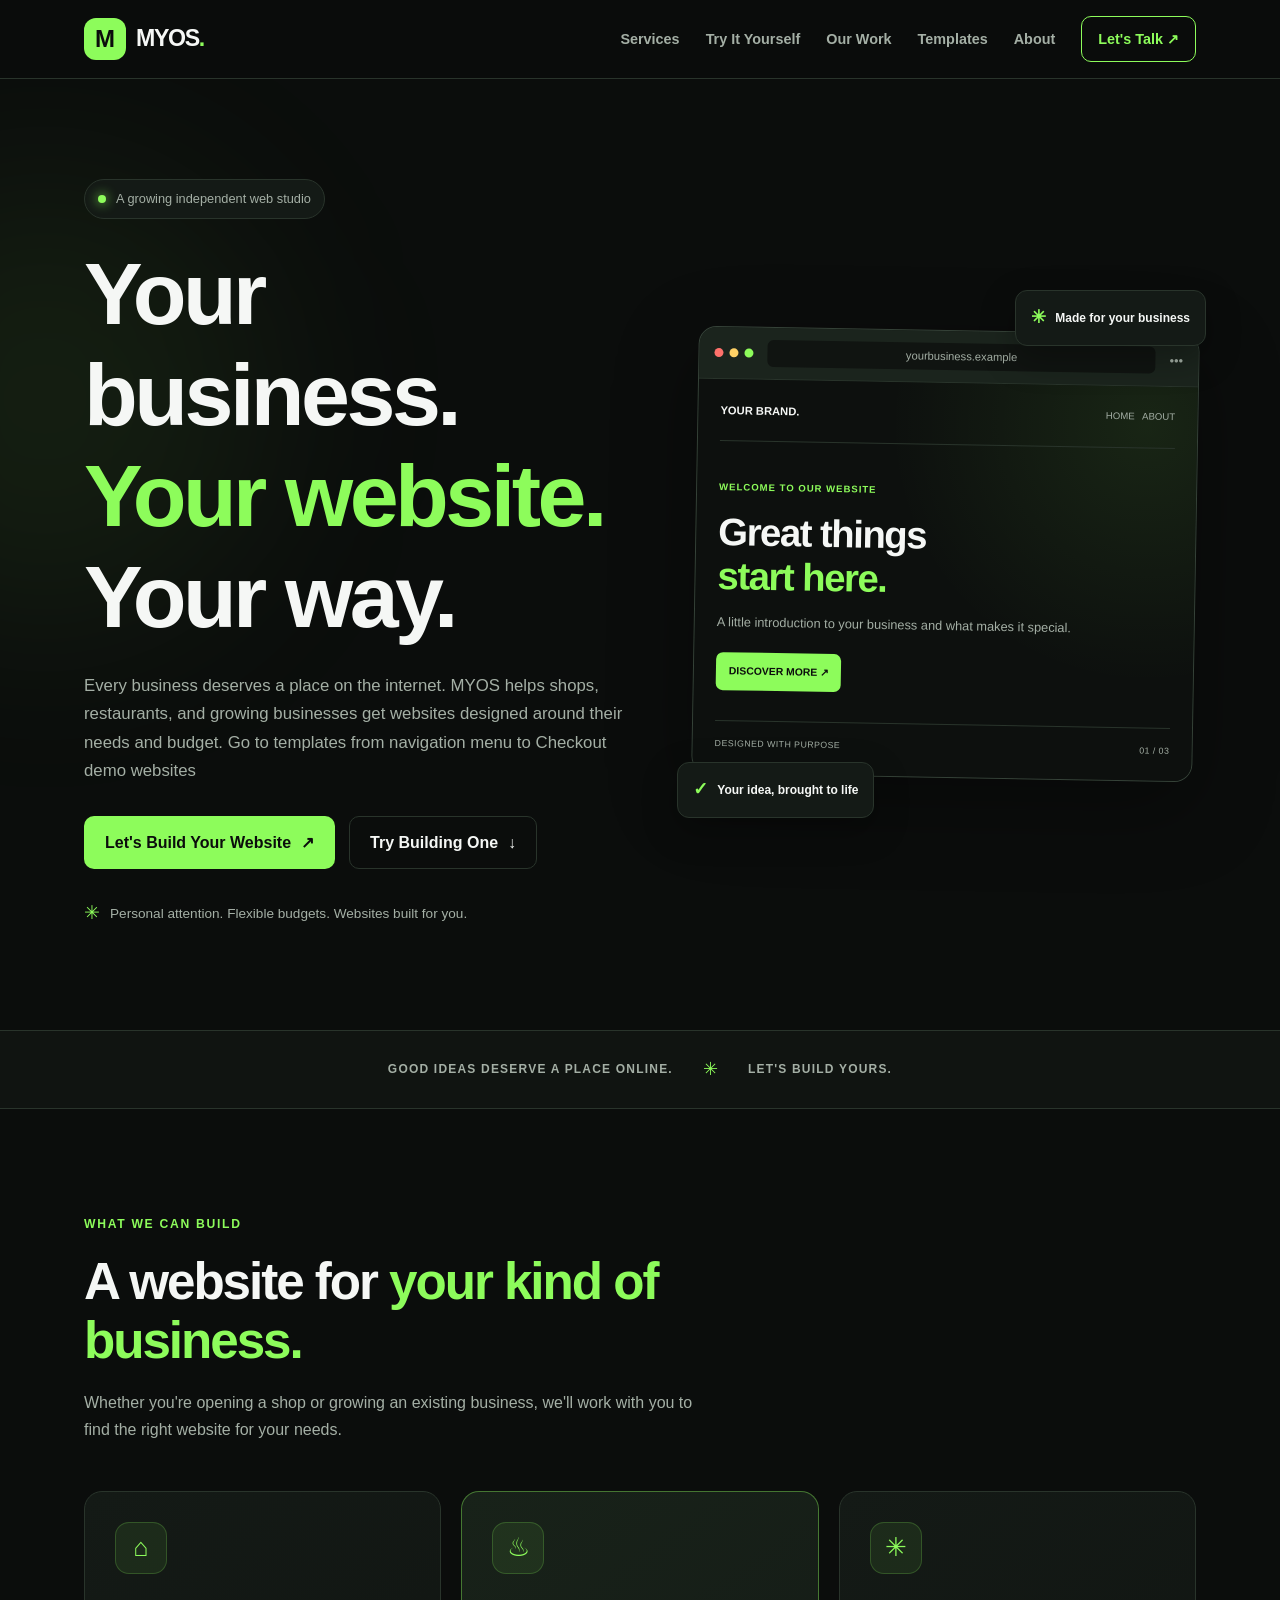
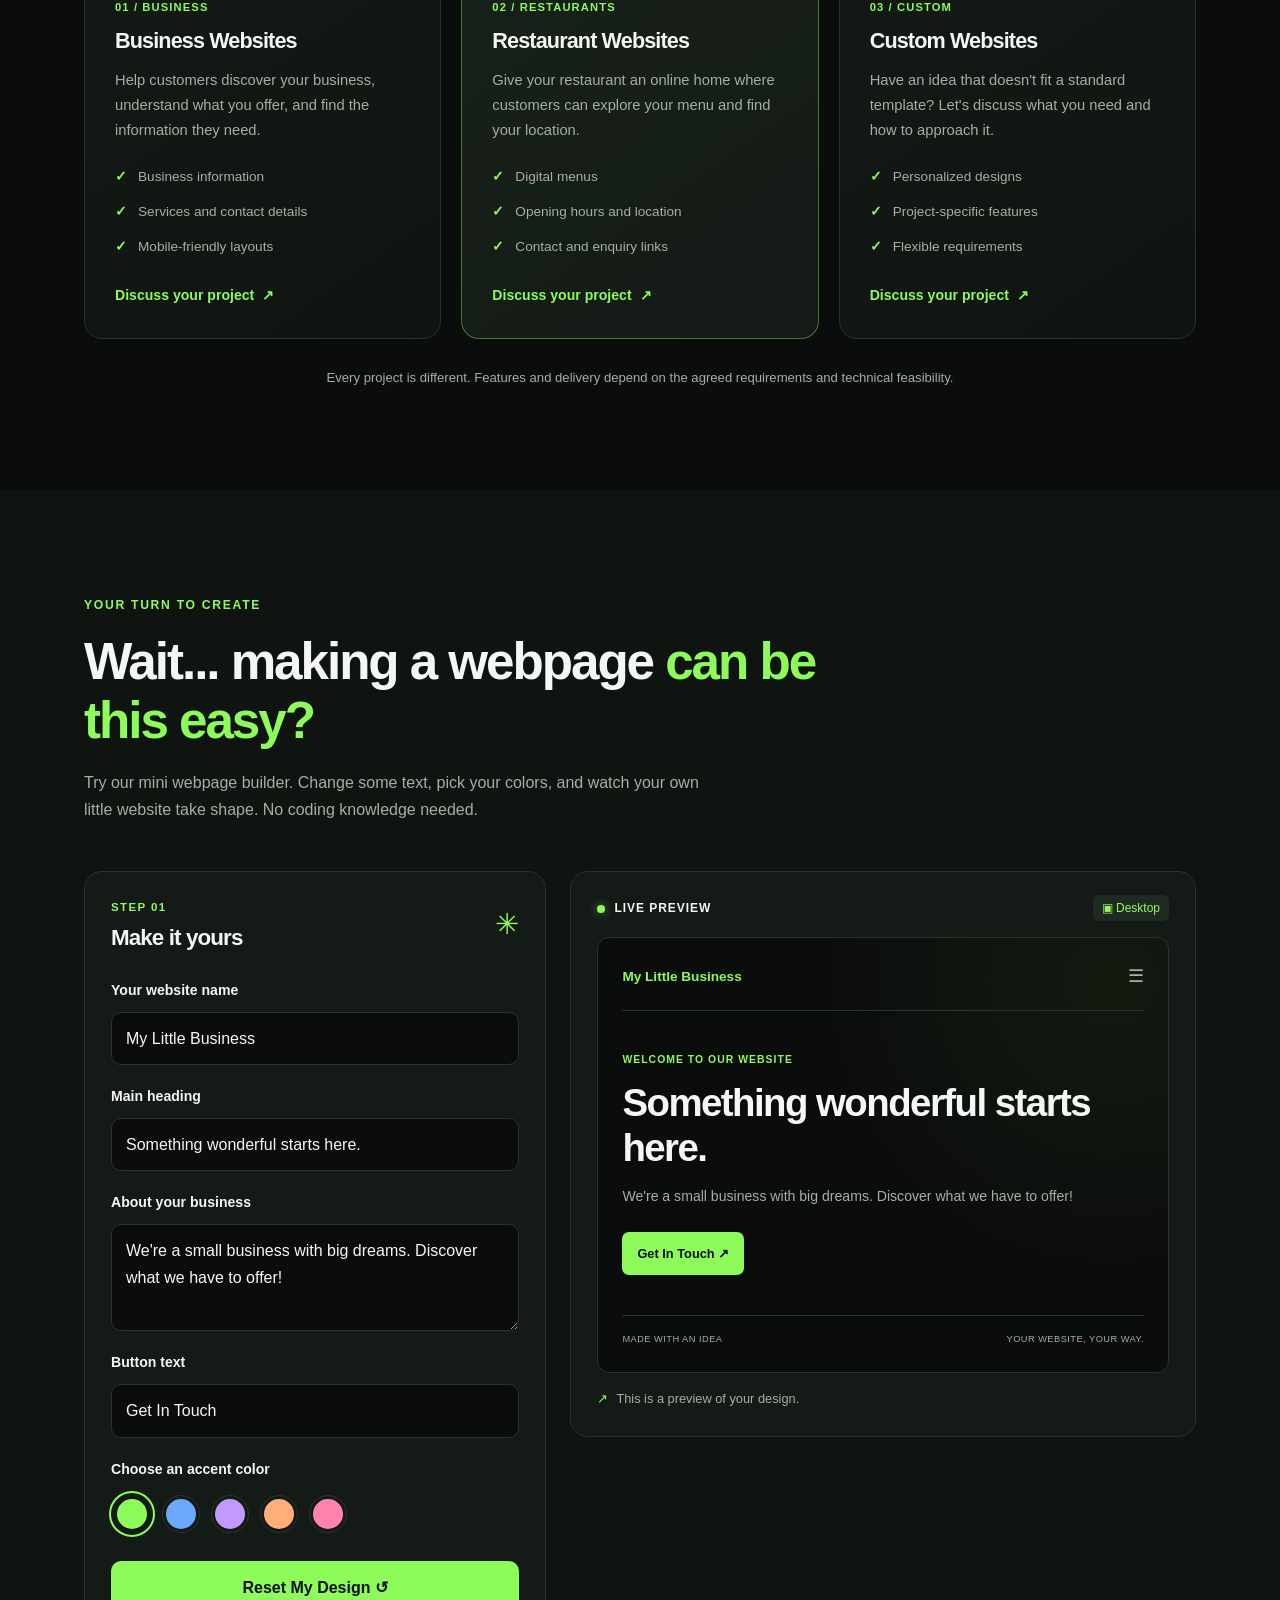
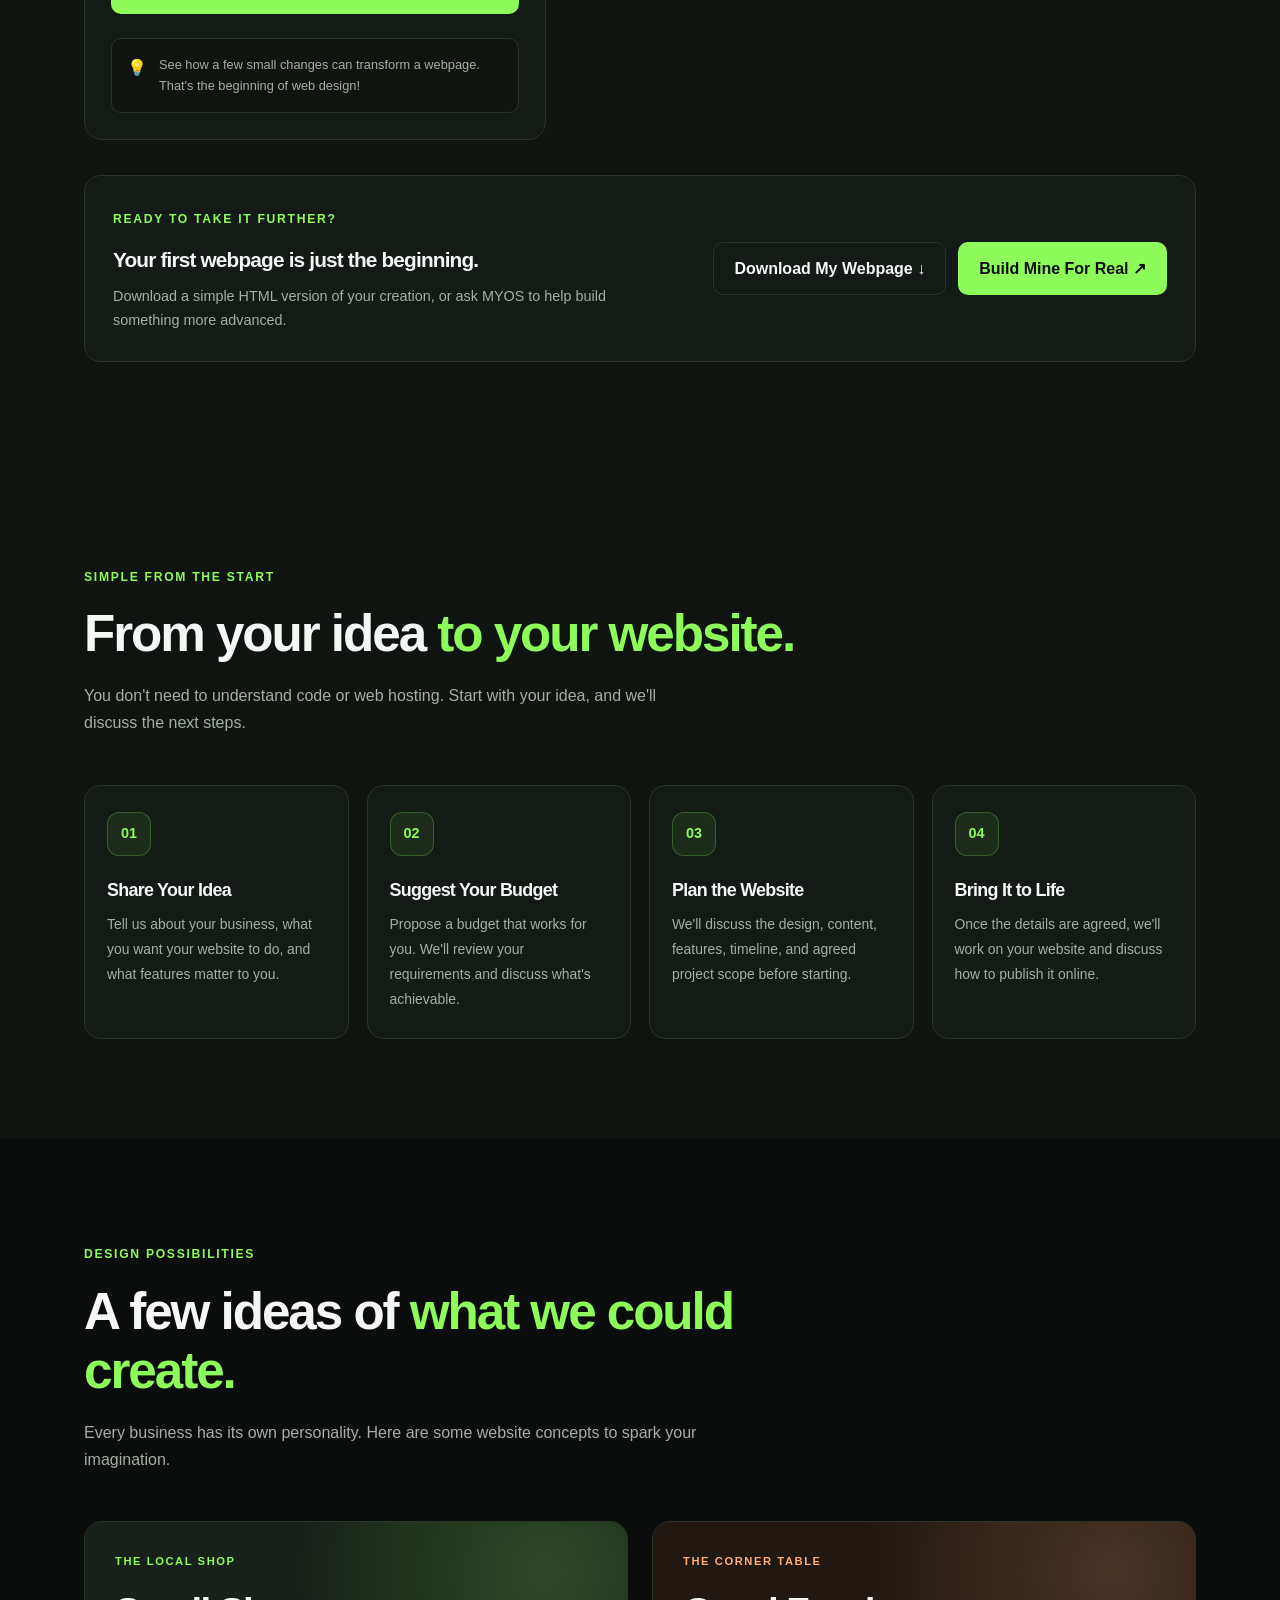
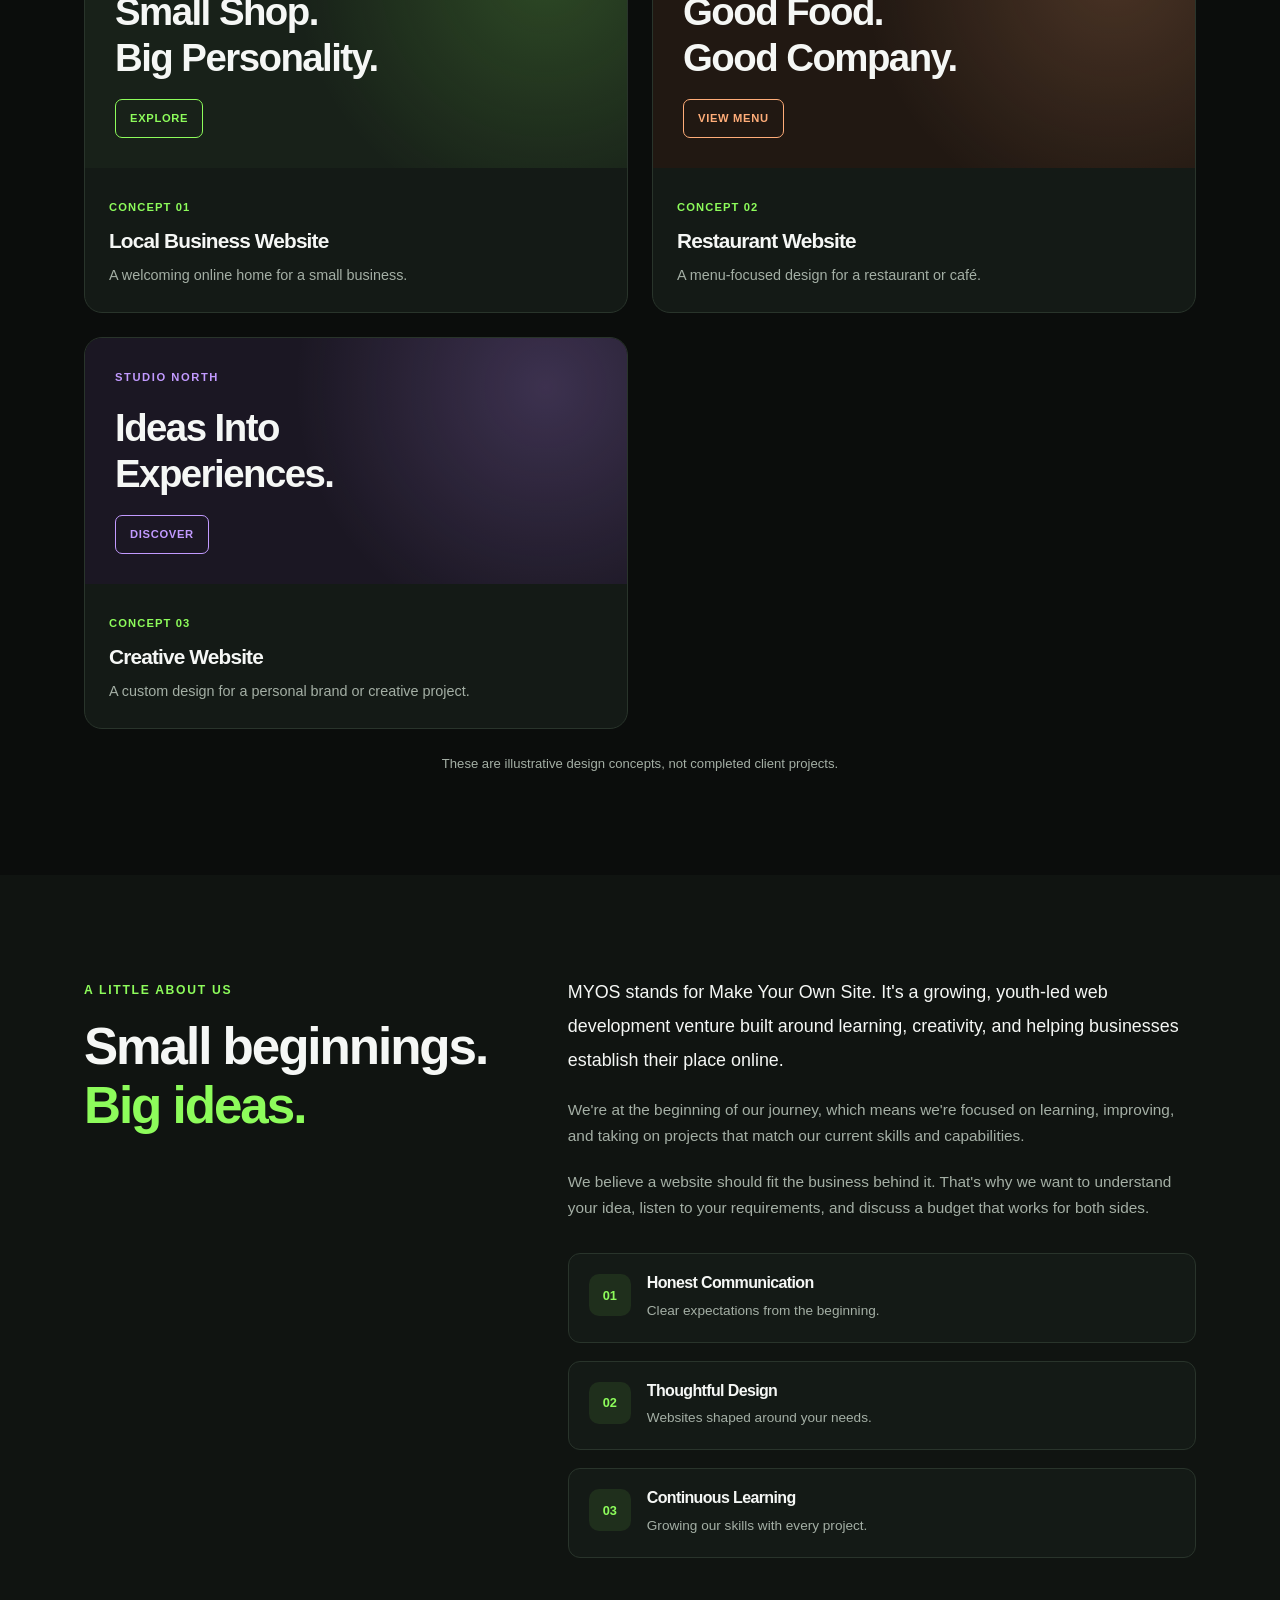
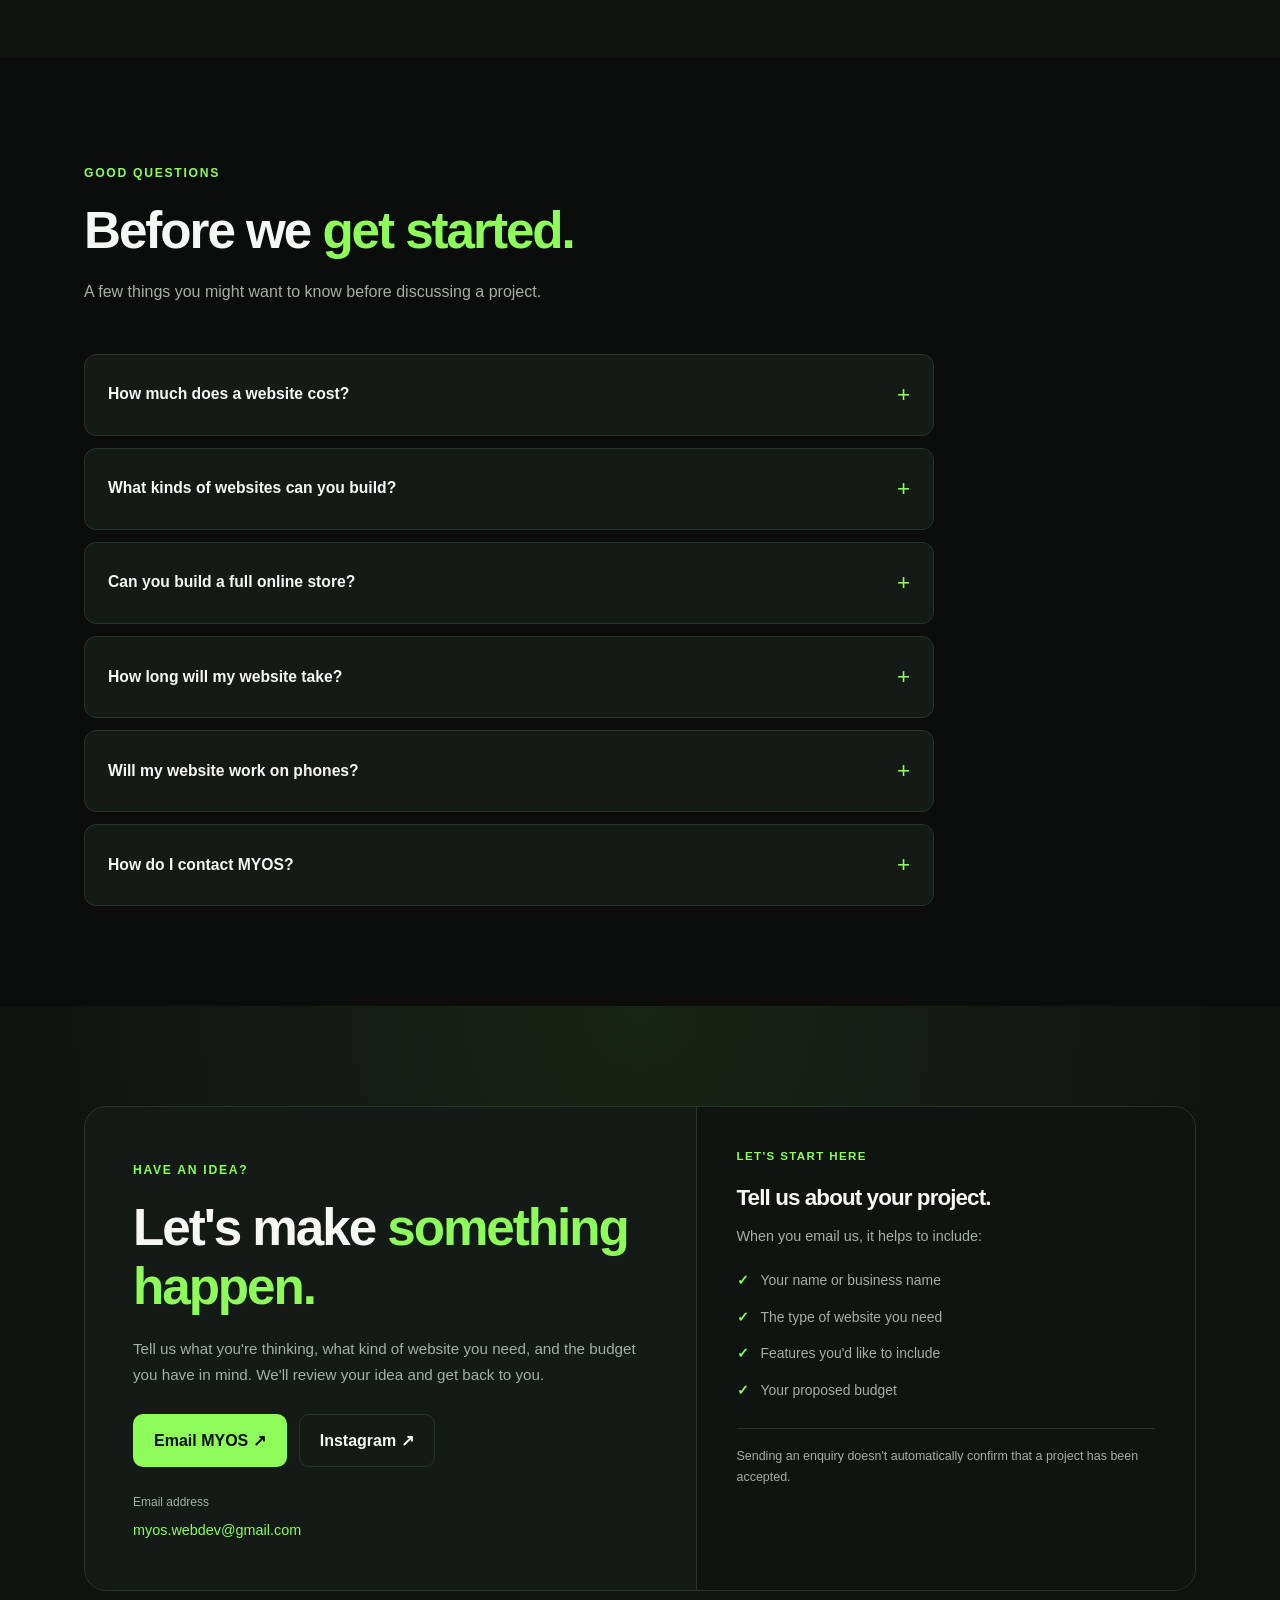
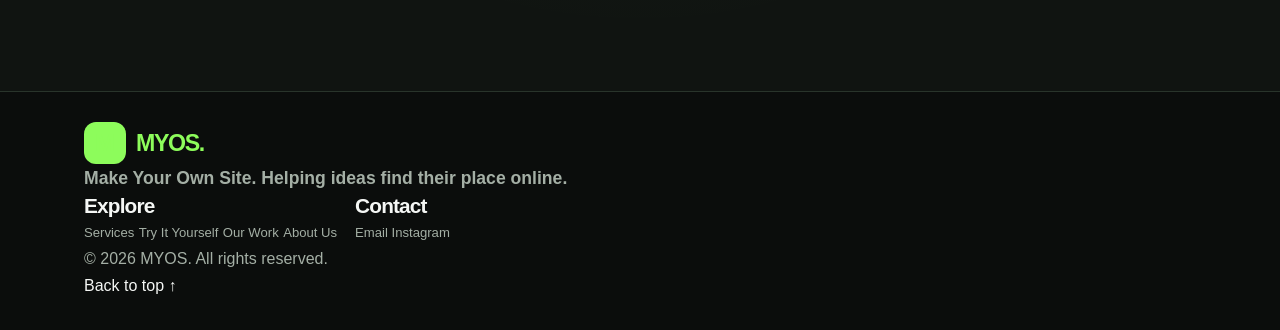
==== commit 8dbdb354: "Update index.html" ====
--- a/index.html
+++ b/index.html
@@ -74,10 +74,7 @@
             <p class="hero-description">
                 Every business deserves a place on the internet.
                 MYOS helps shops, restaurants, and growing businesses
-
-Go To Templates to check demo websites
-
-                get websites designed around their needs and budget.
+                get websites designed around their needs and budget. Go to templates from navigation menu to Checkout demo websites
             </p>
 
             <div class="hero-actions">
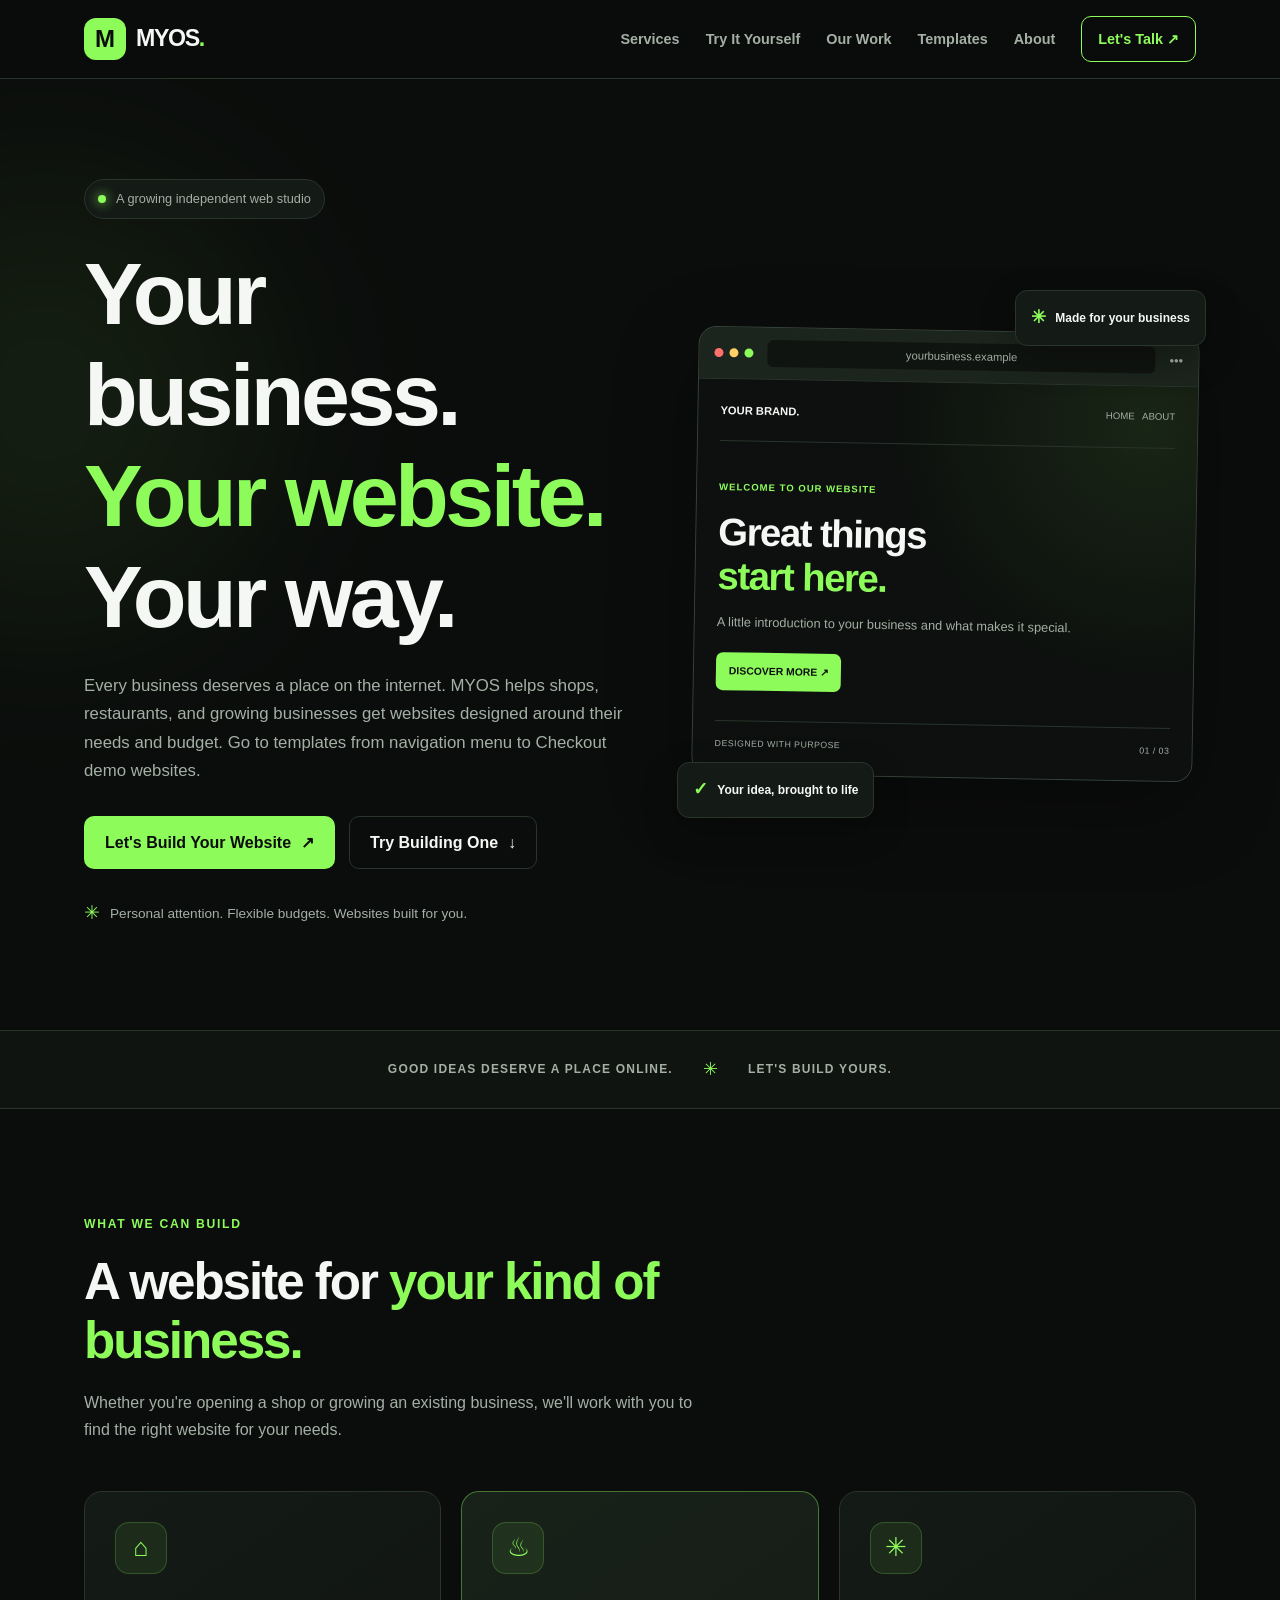
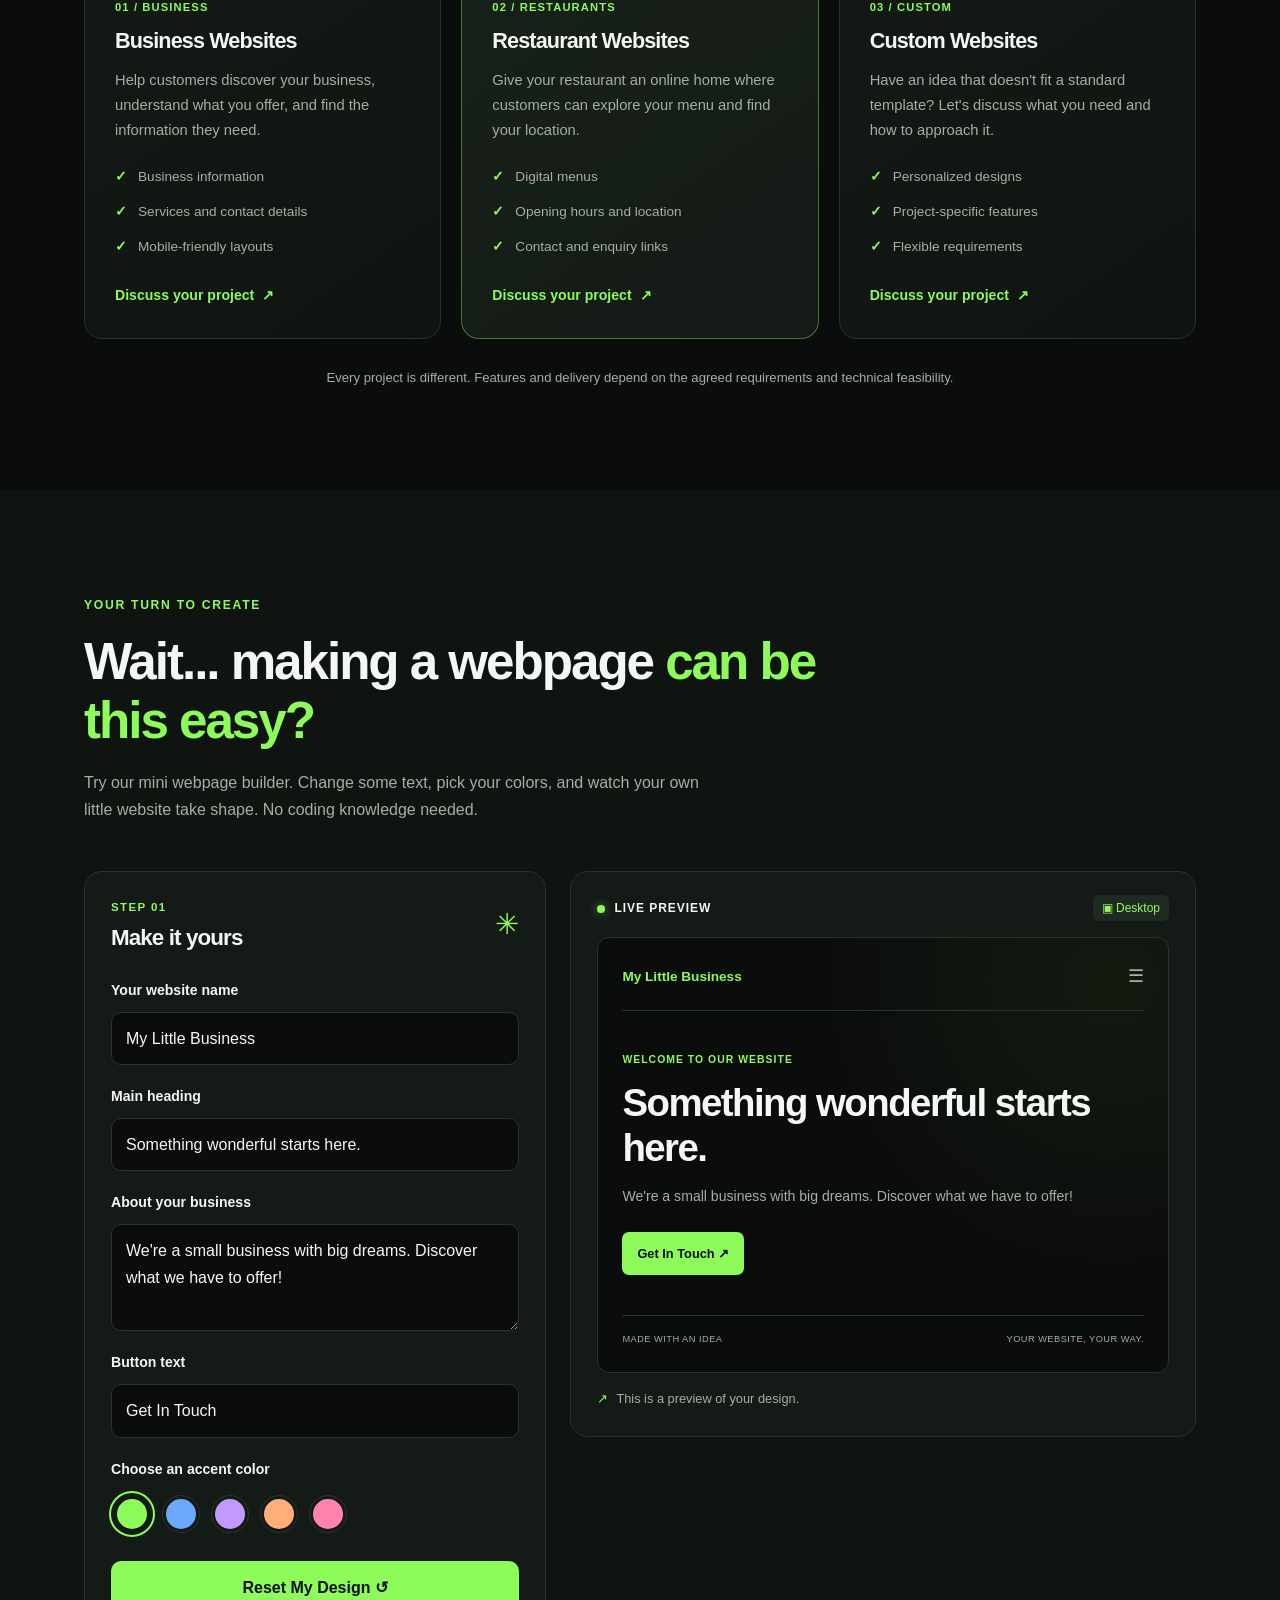
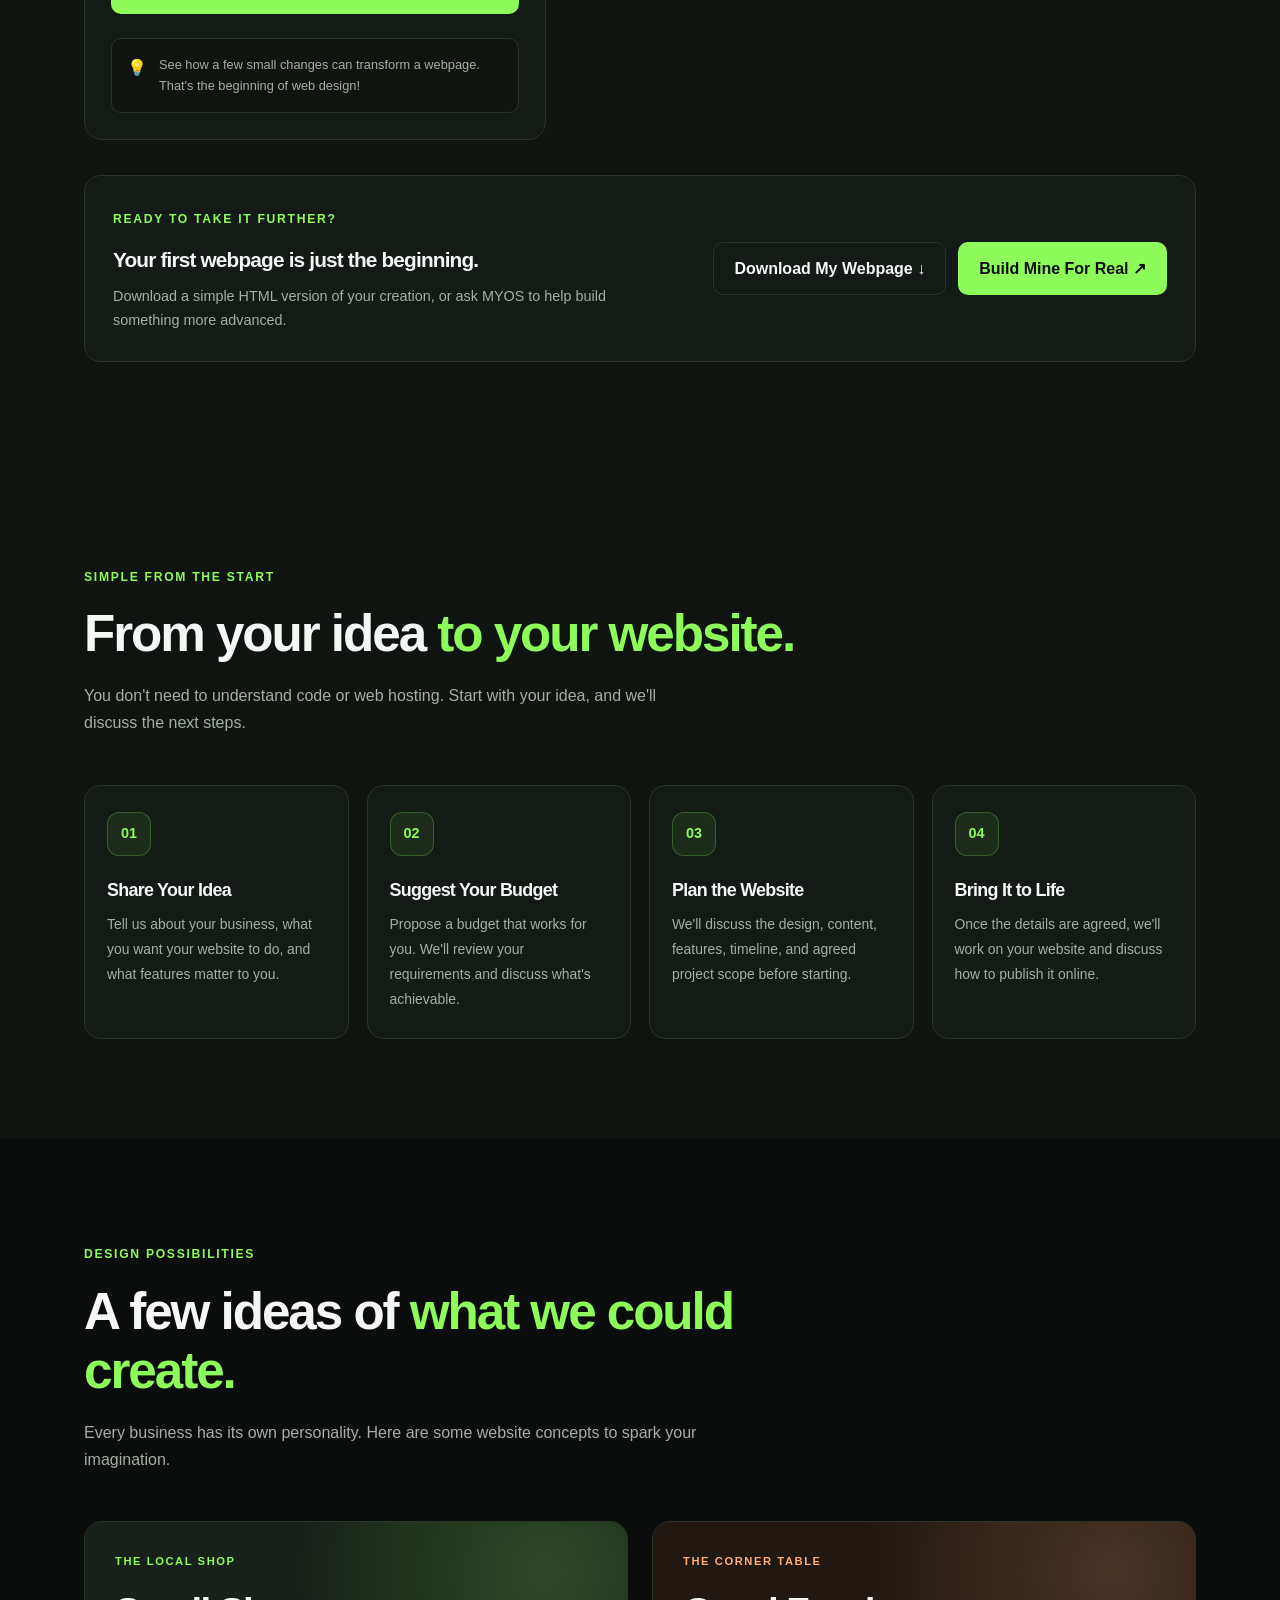
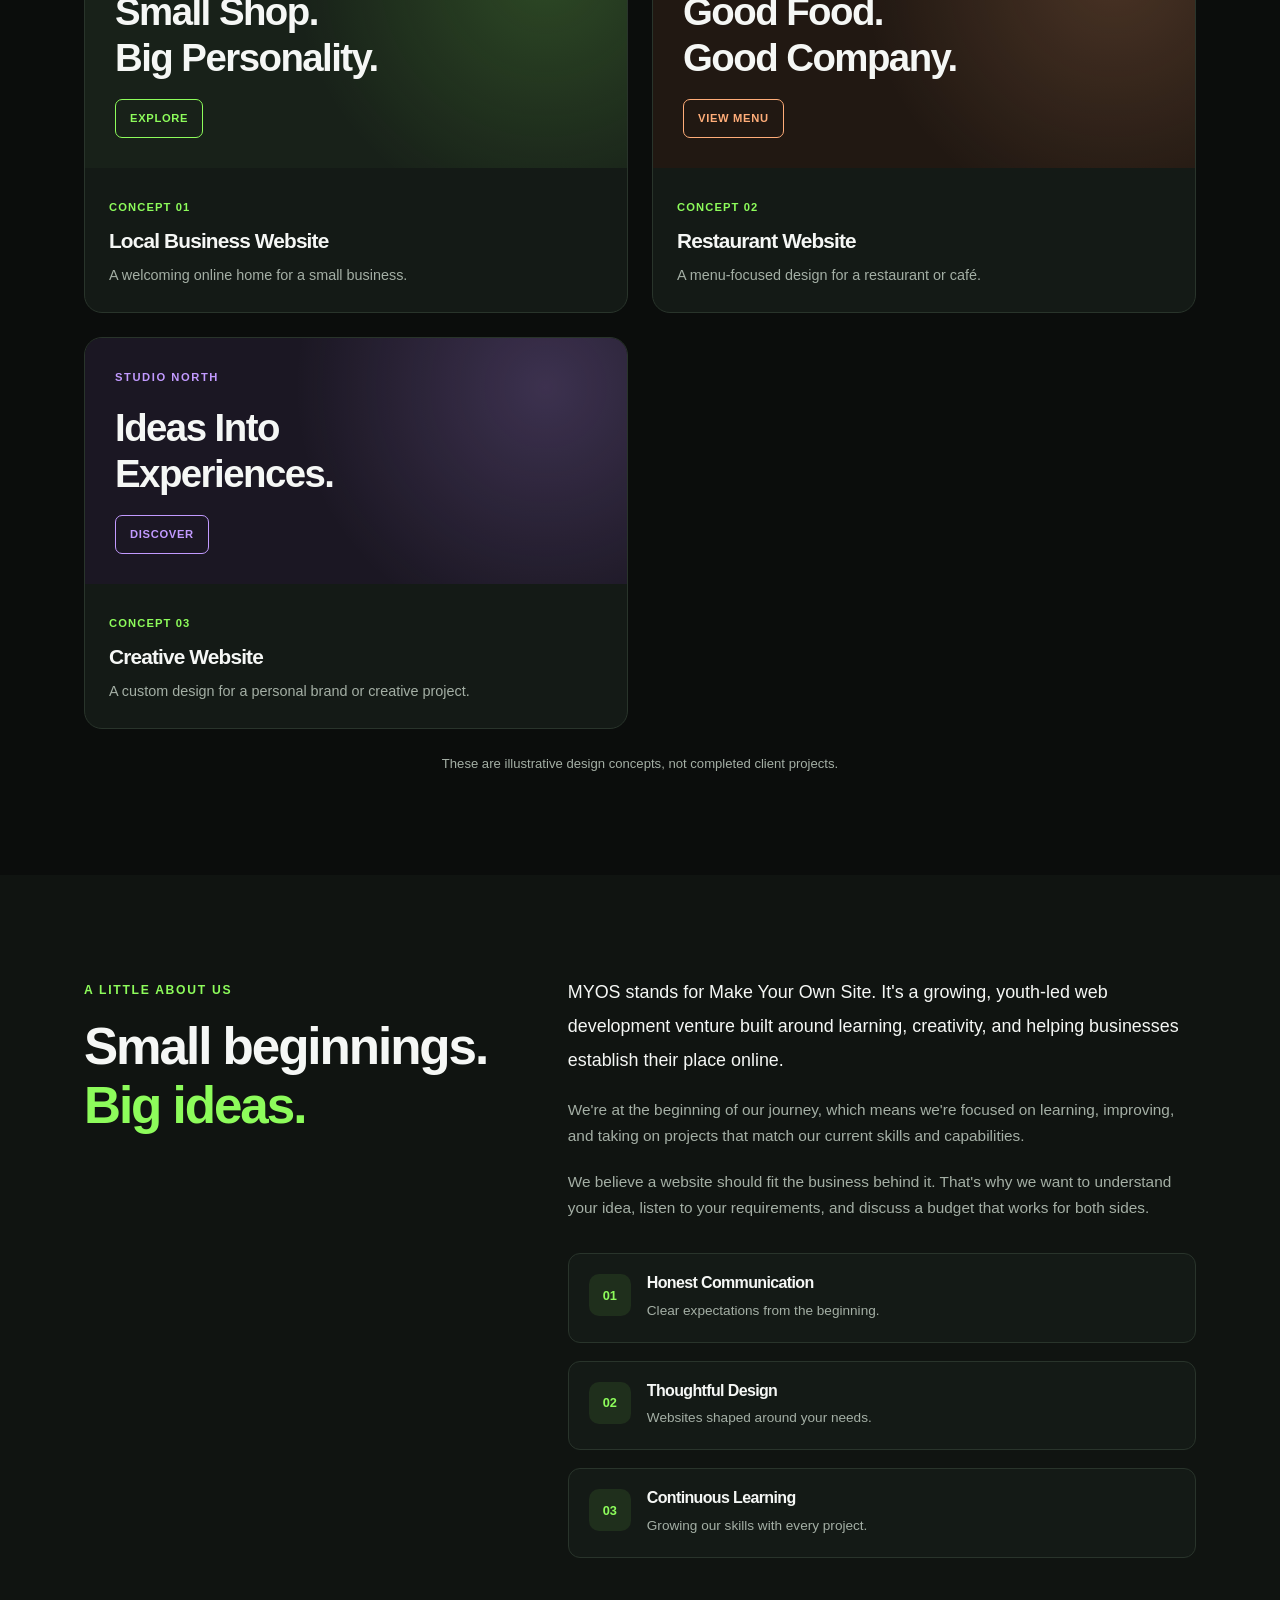
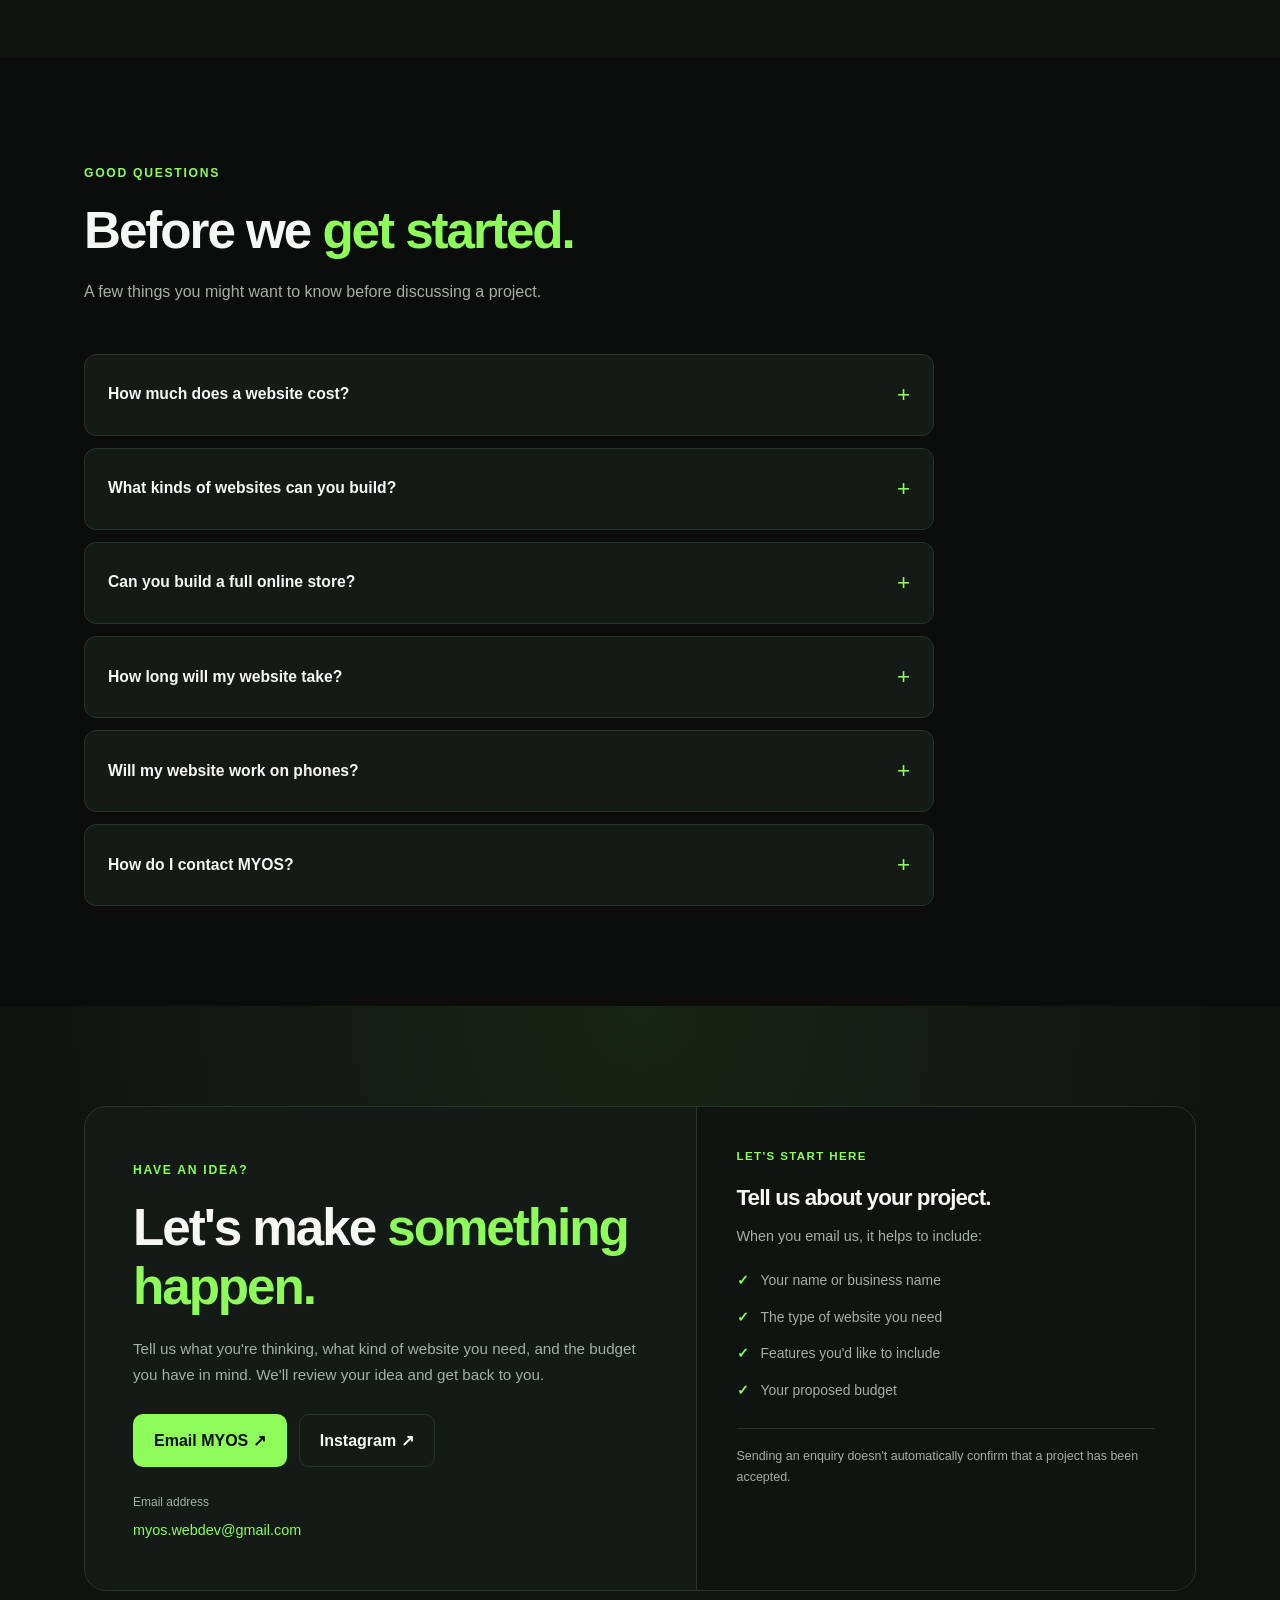
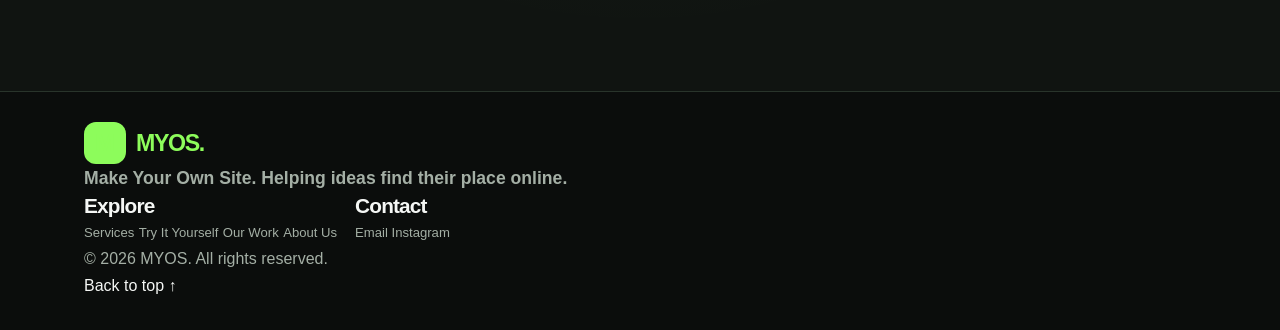
==== commit cd639466: "Update index.html" ====
--- a/index.html
+++ b/index.html
@@ -74,7 +74,9 @@
             <p class="hero-description">
                 Every business deserves a place on the internet.
                 MYOS helps shops, restaurants, and growing businesses
-                get websites designed around their needs and budget. Go to templates from navigation menu to Checkout demo websites
+                get websites designed around their needs and budget. 
+
+Go to templates from navigation menu to Checkout demo websites.
             </p>
 
             <div class="hero-actions">
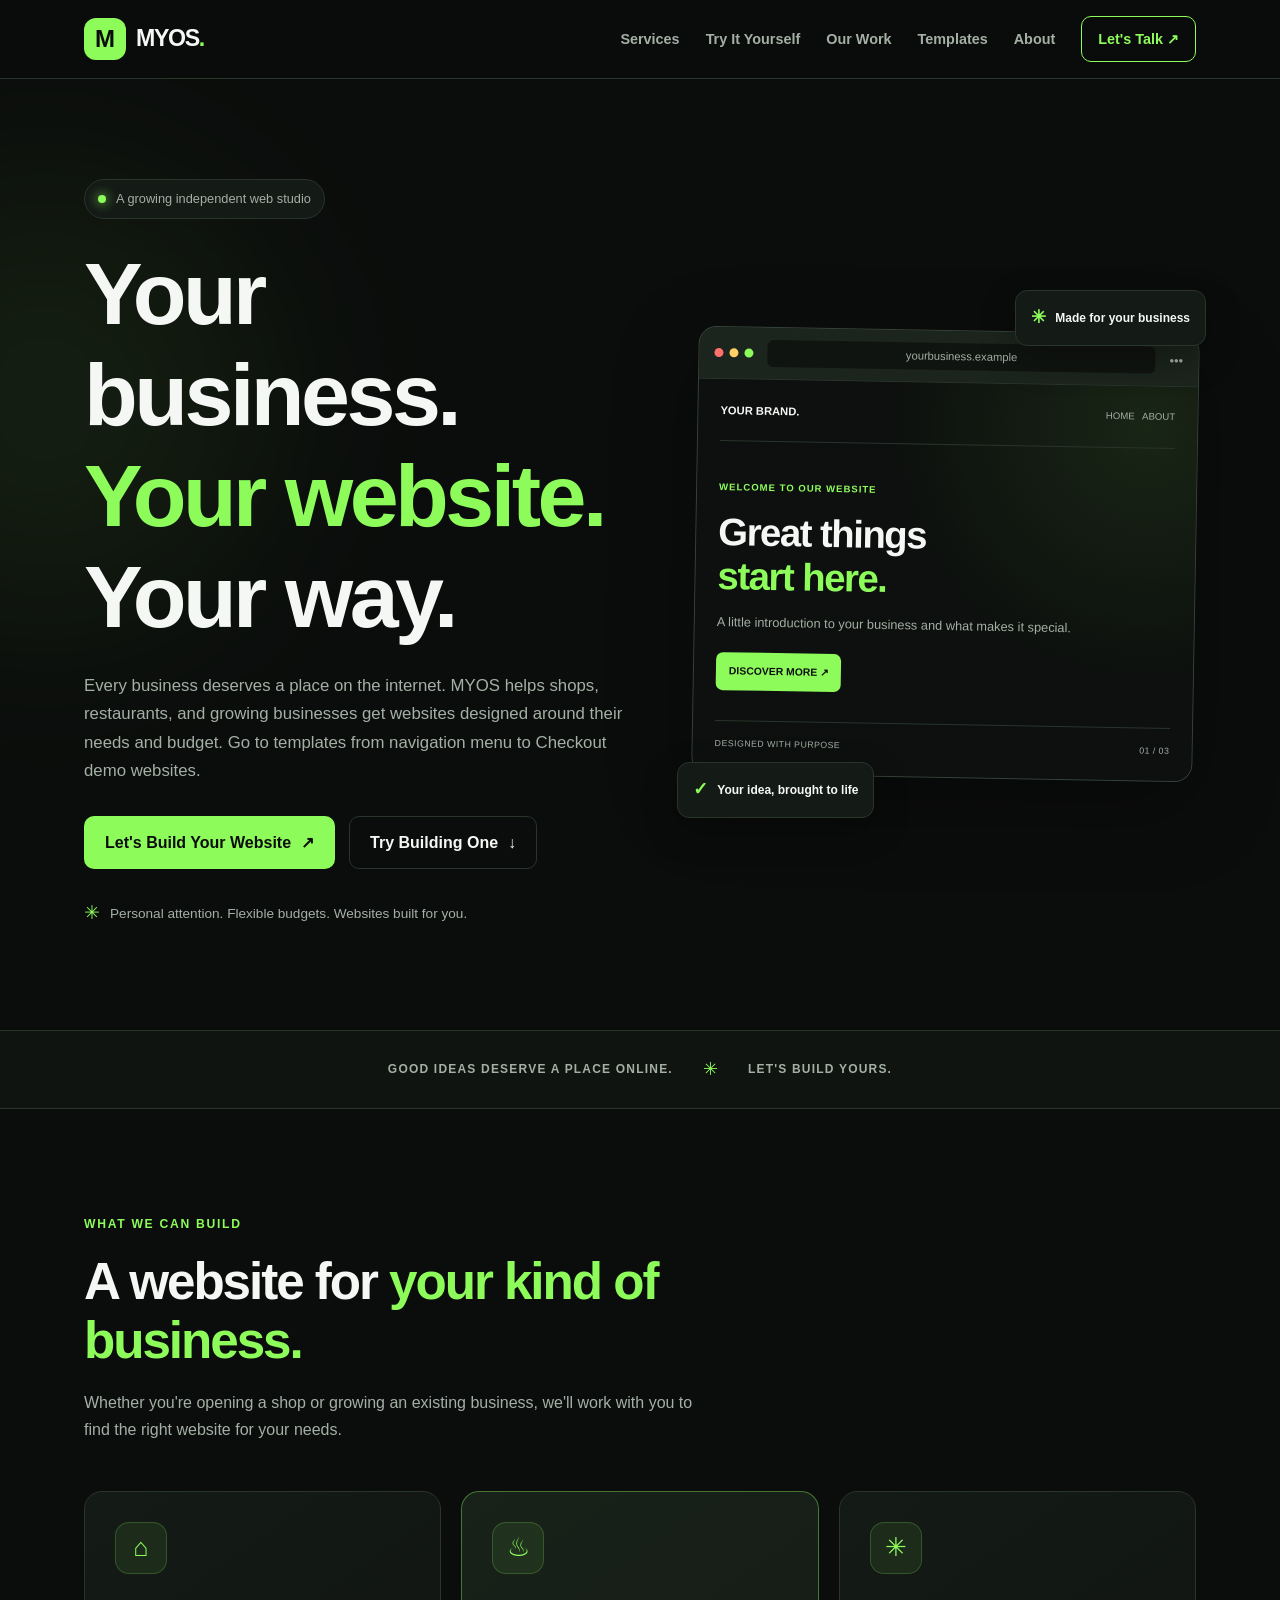
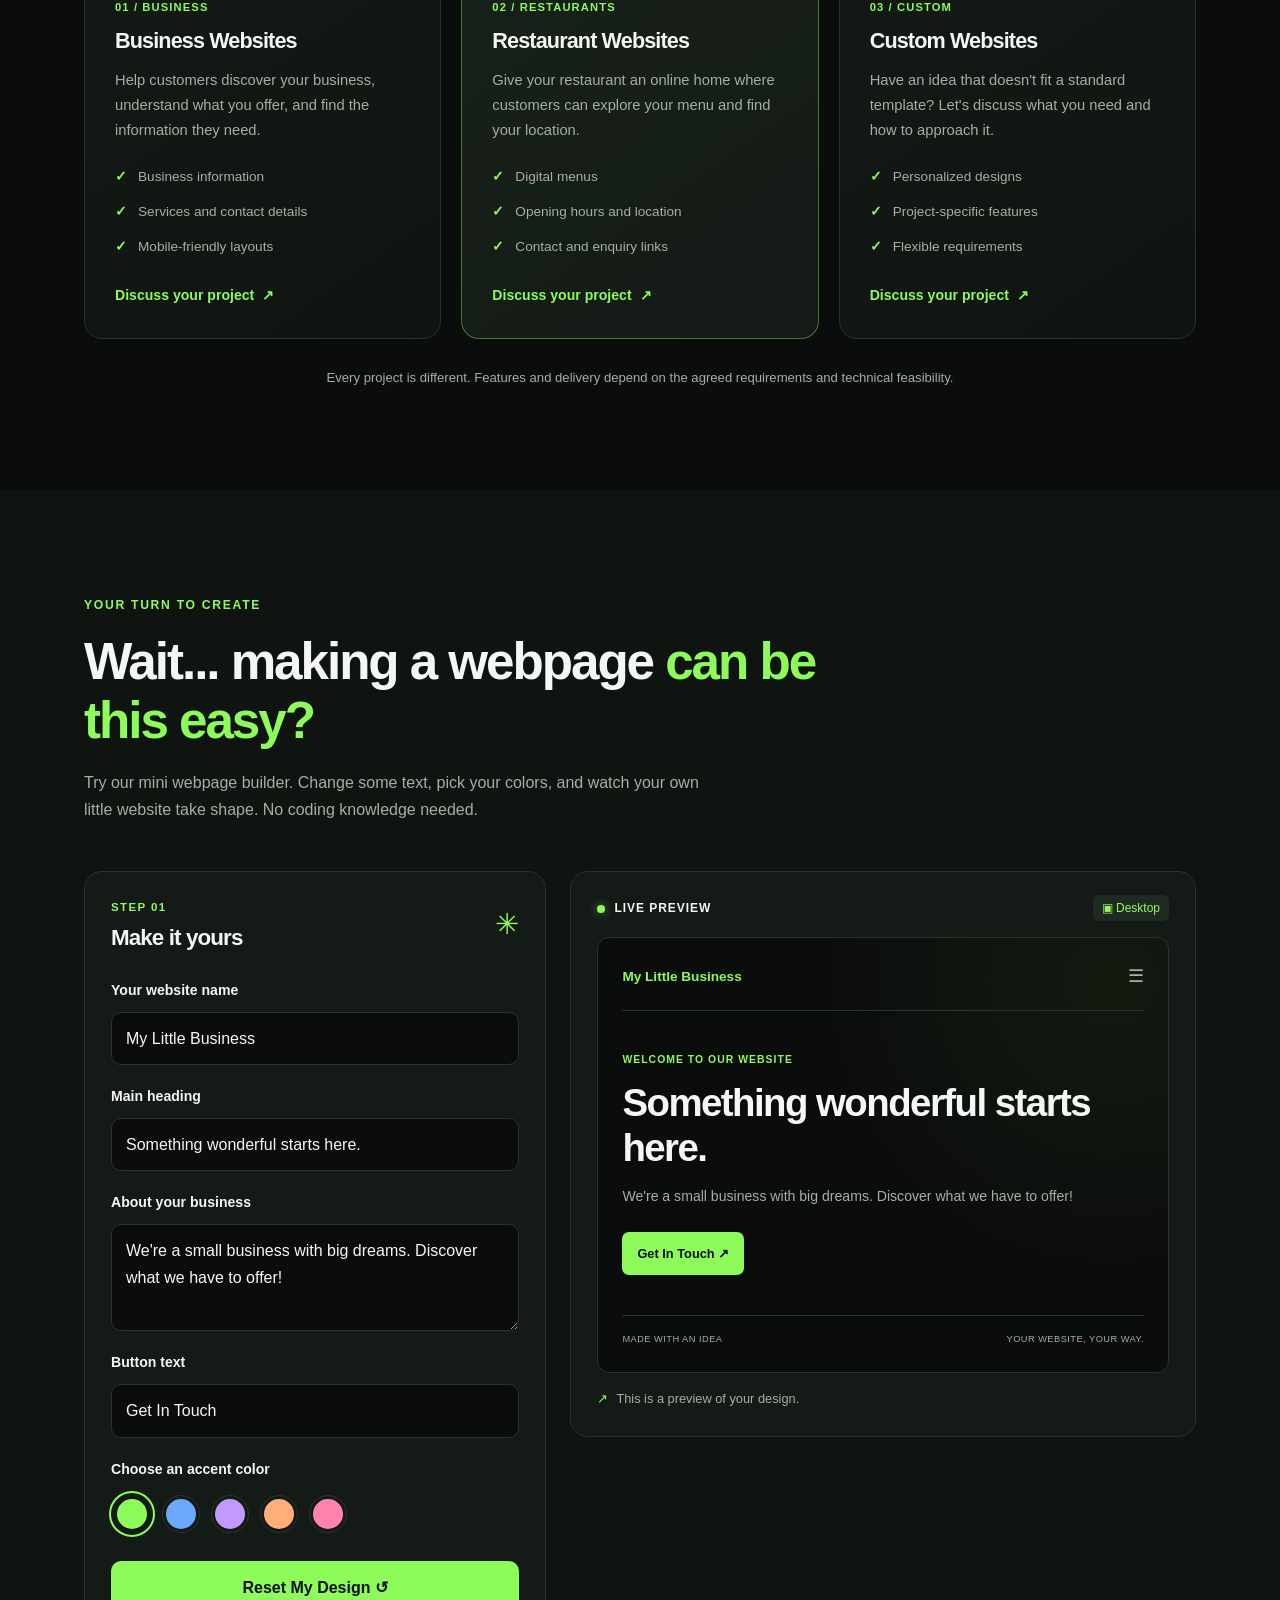
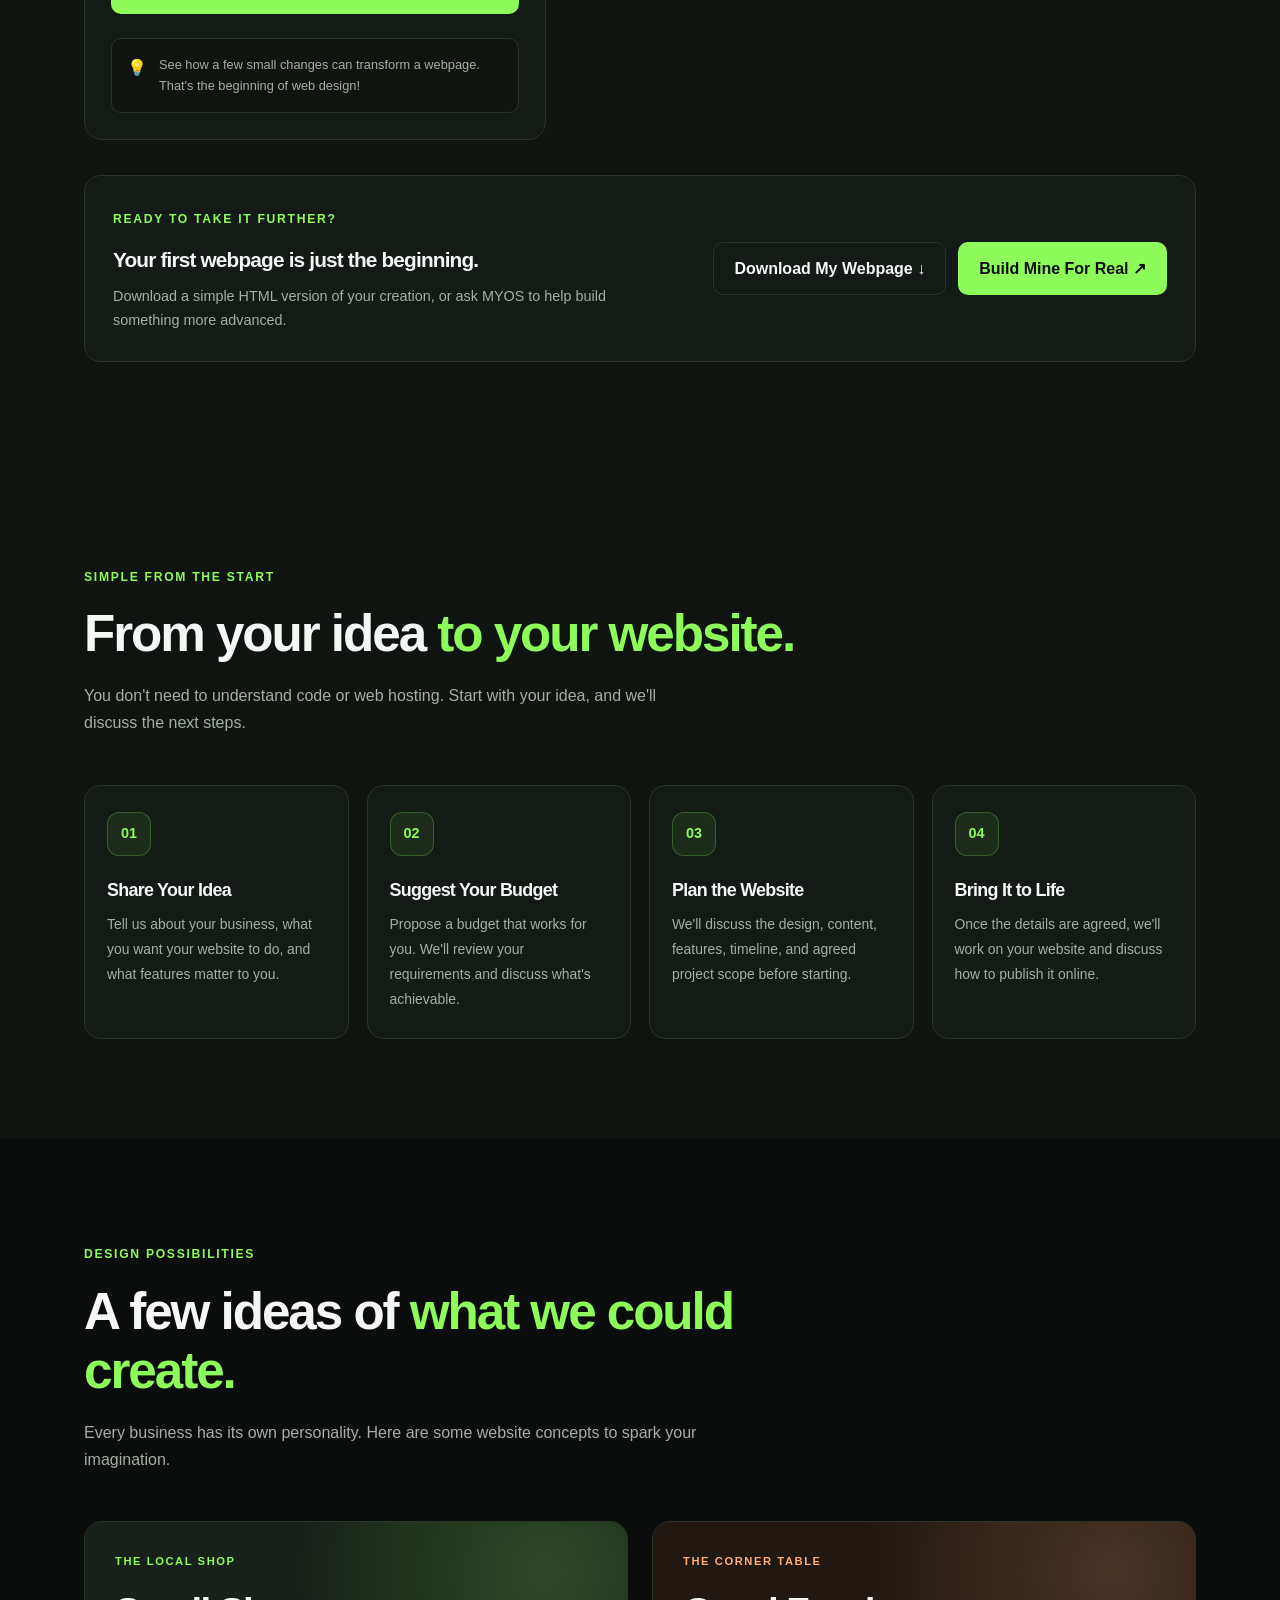
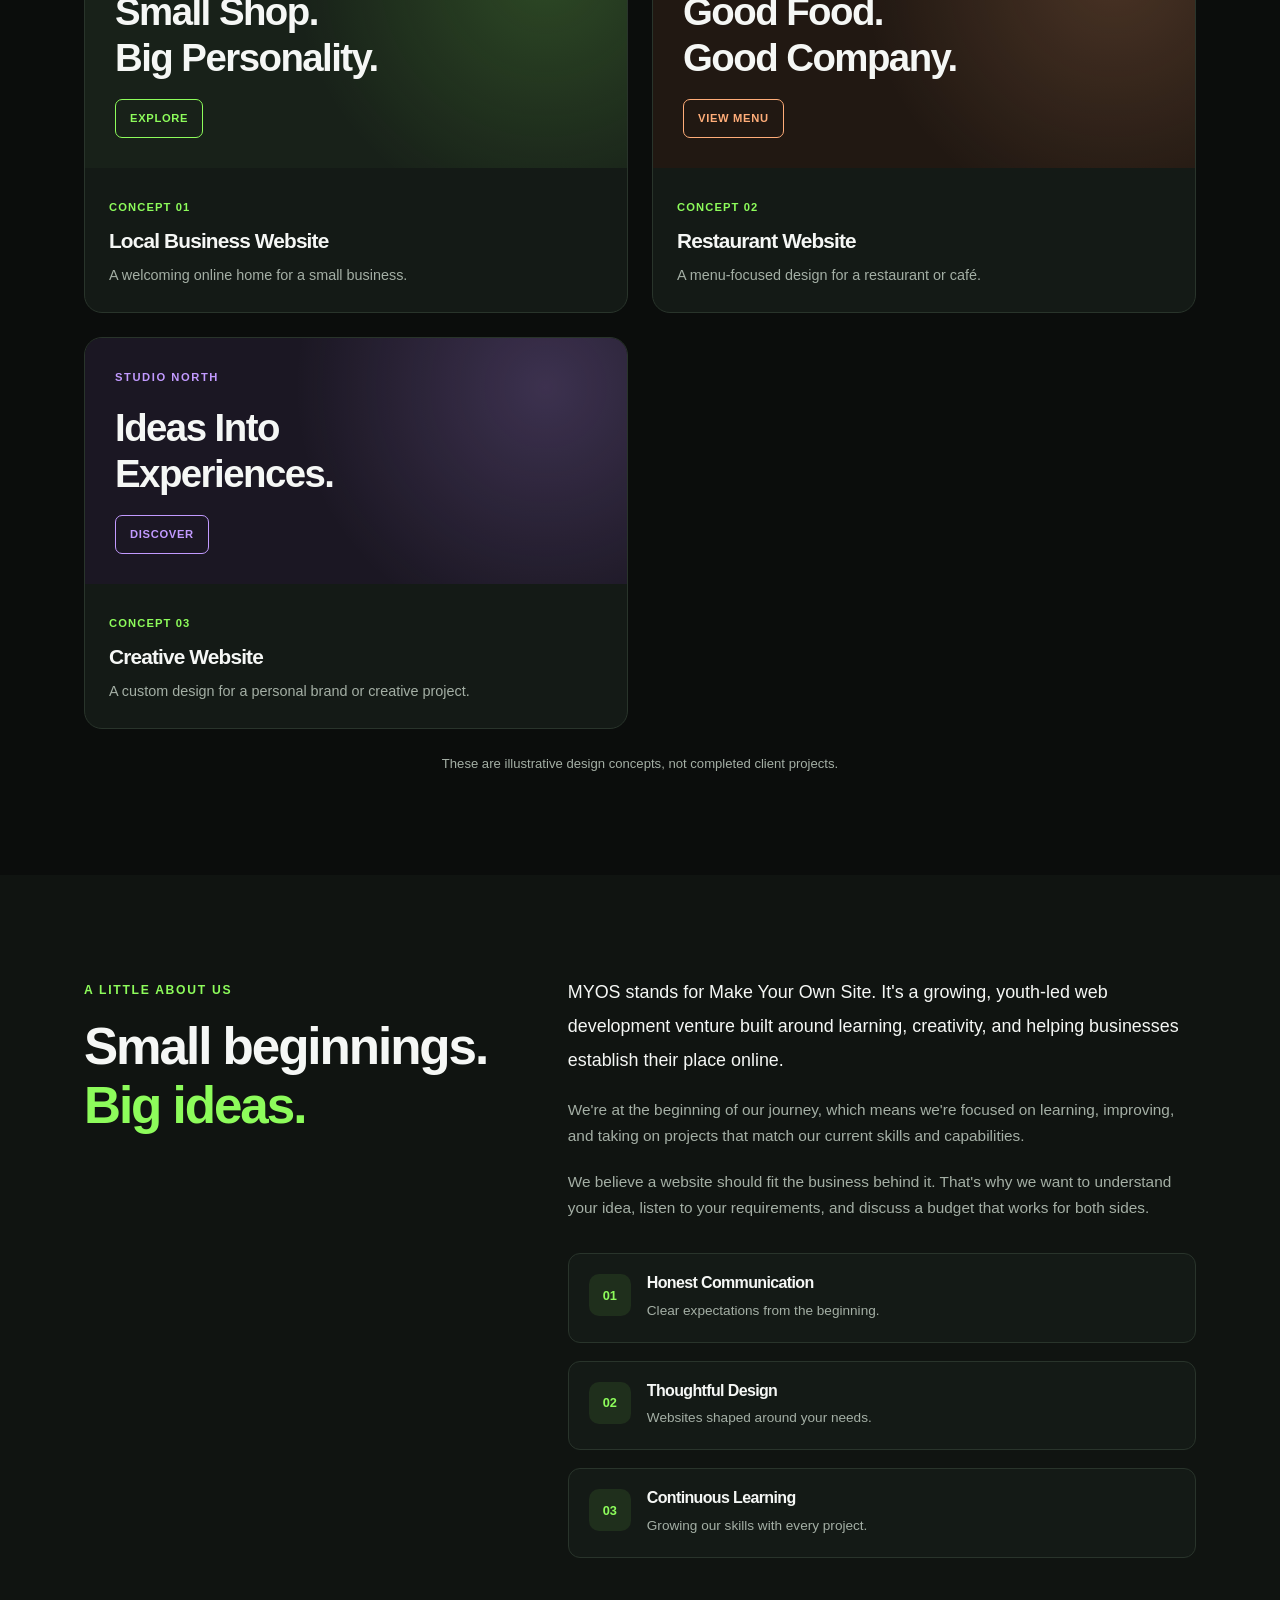
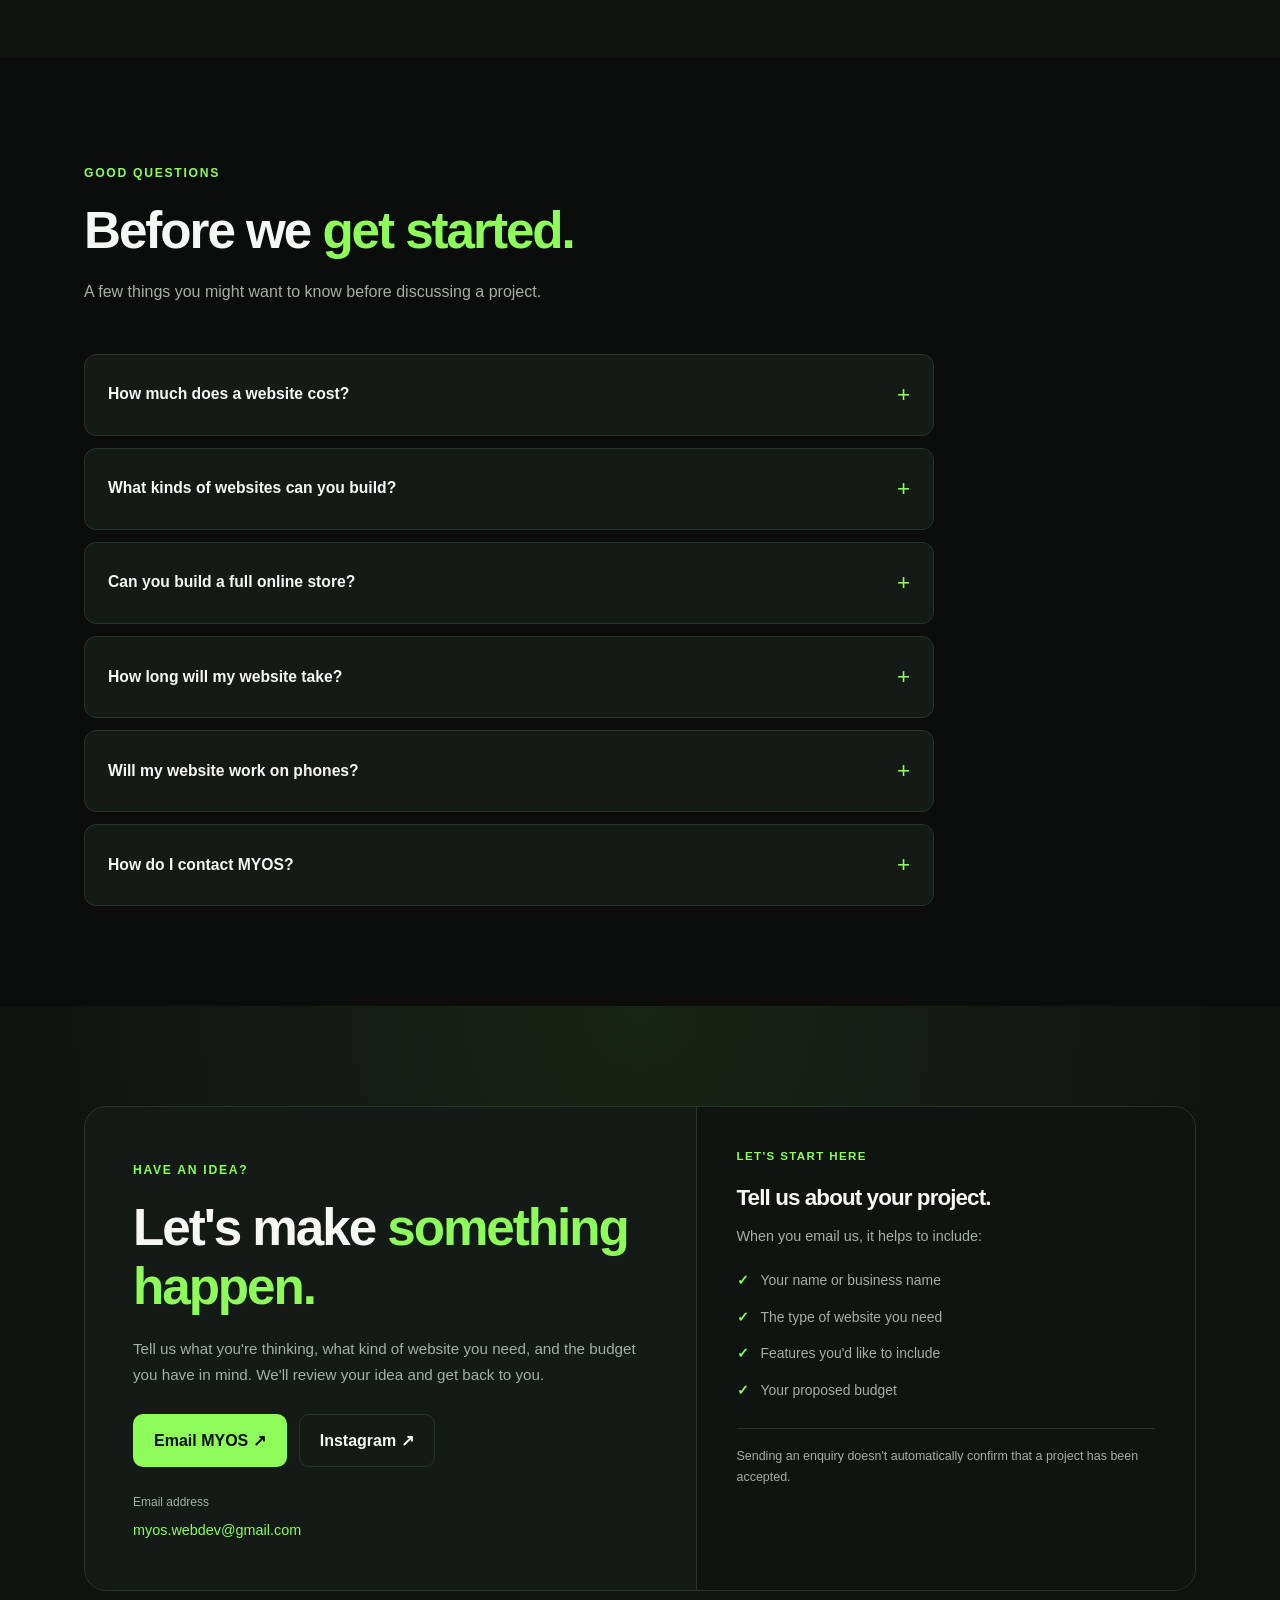
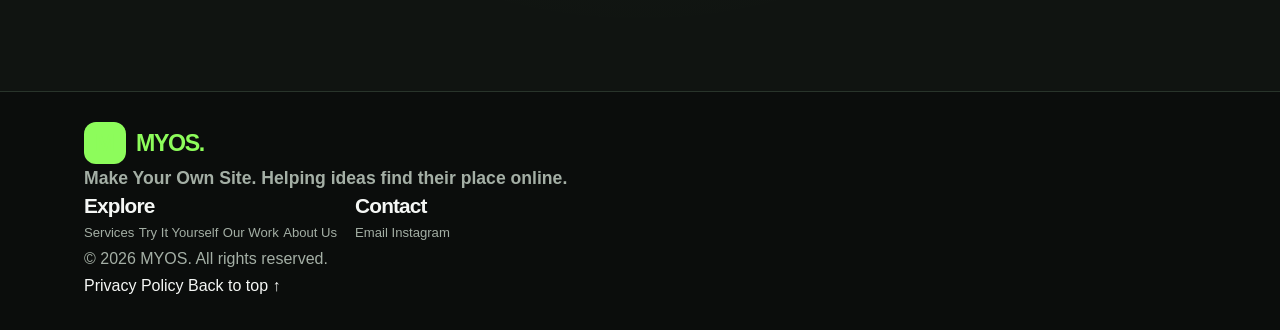
==== commit 274ae73b: "Update index.html" ====
--- a/index.html
+++ b/index.html
@@ -981,7 +981,7 @@
             &copy; <span id="currentYear"></span> MYOS.
             All rights reserved.
         </p>
-
+<a href="/MYOS/privacy.html">Privacy Policy</a>
         <a href="#home">Back to top ↑</a>
 
     </div>
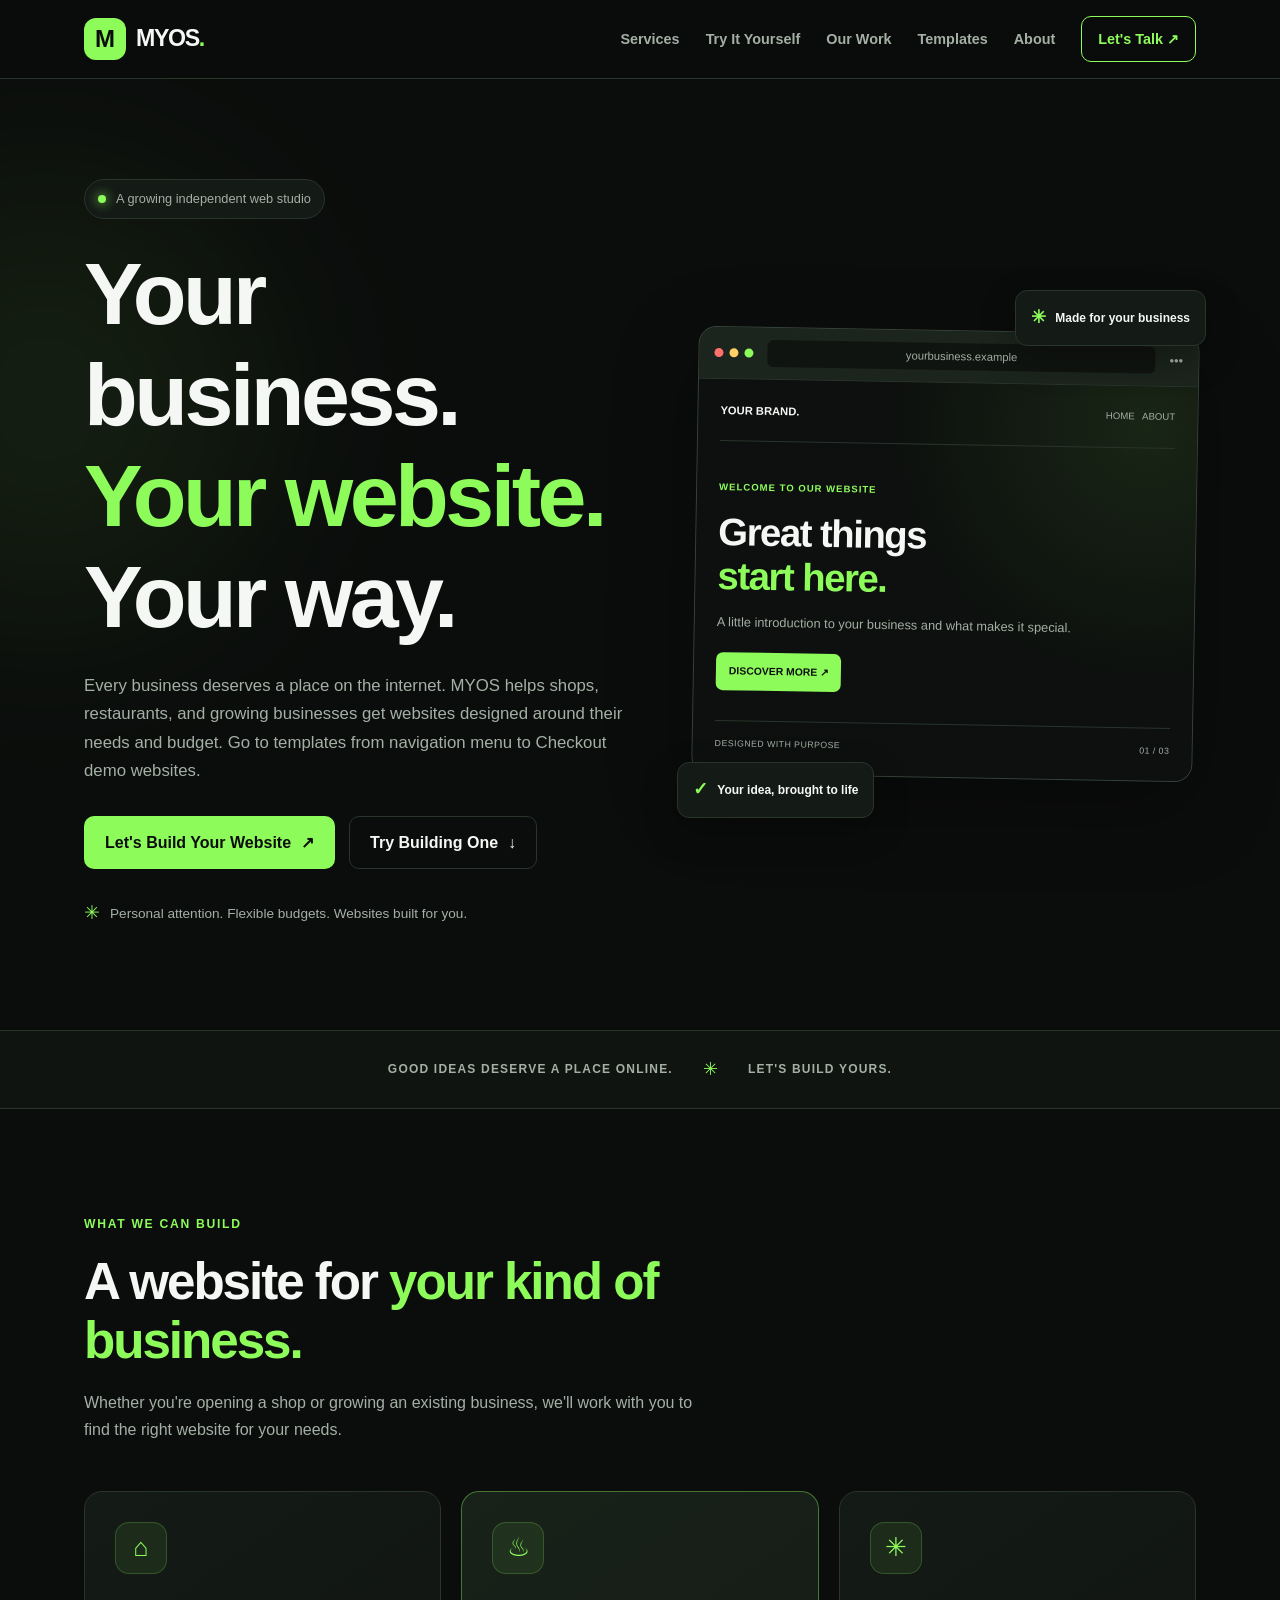
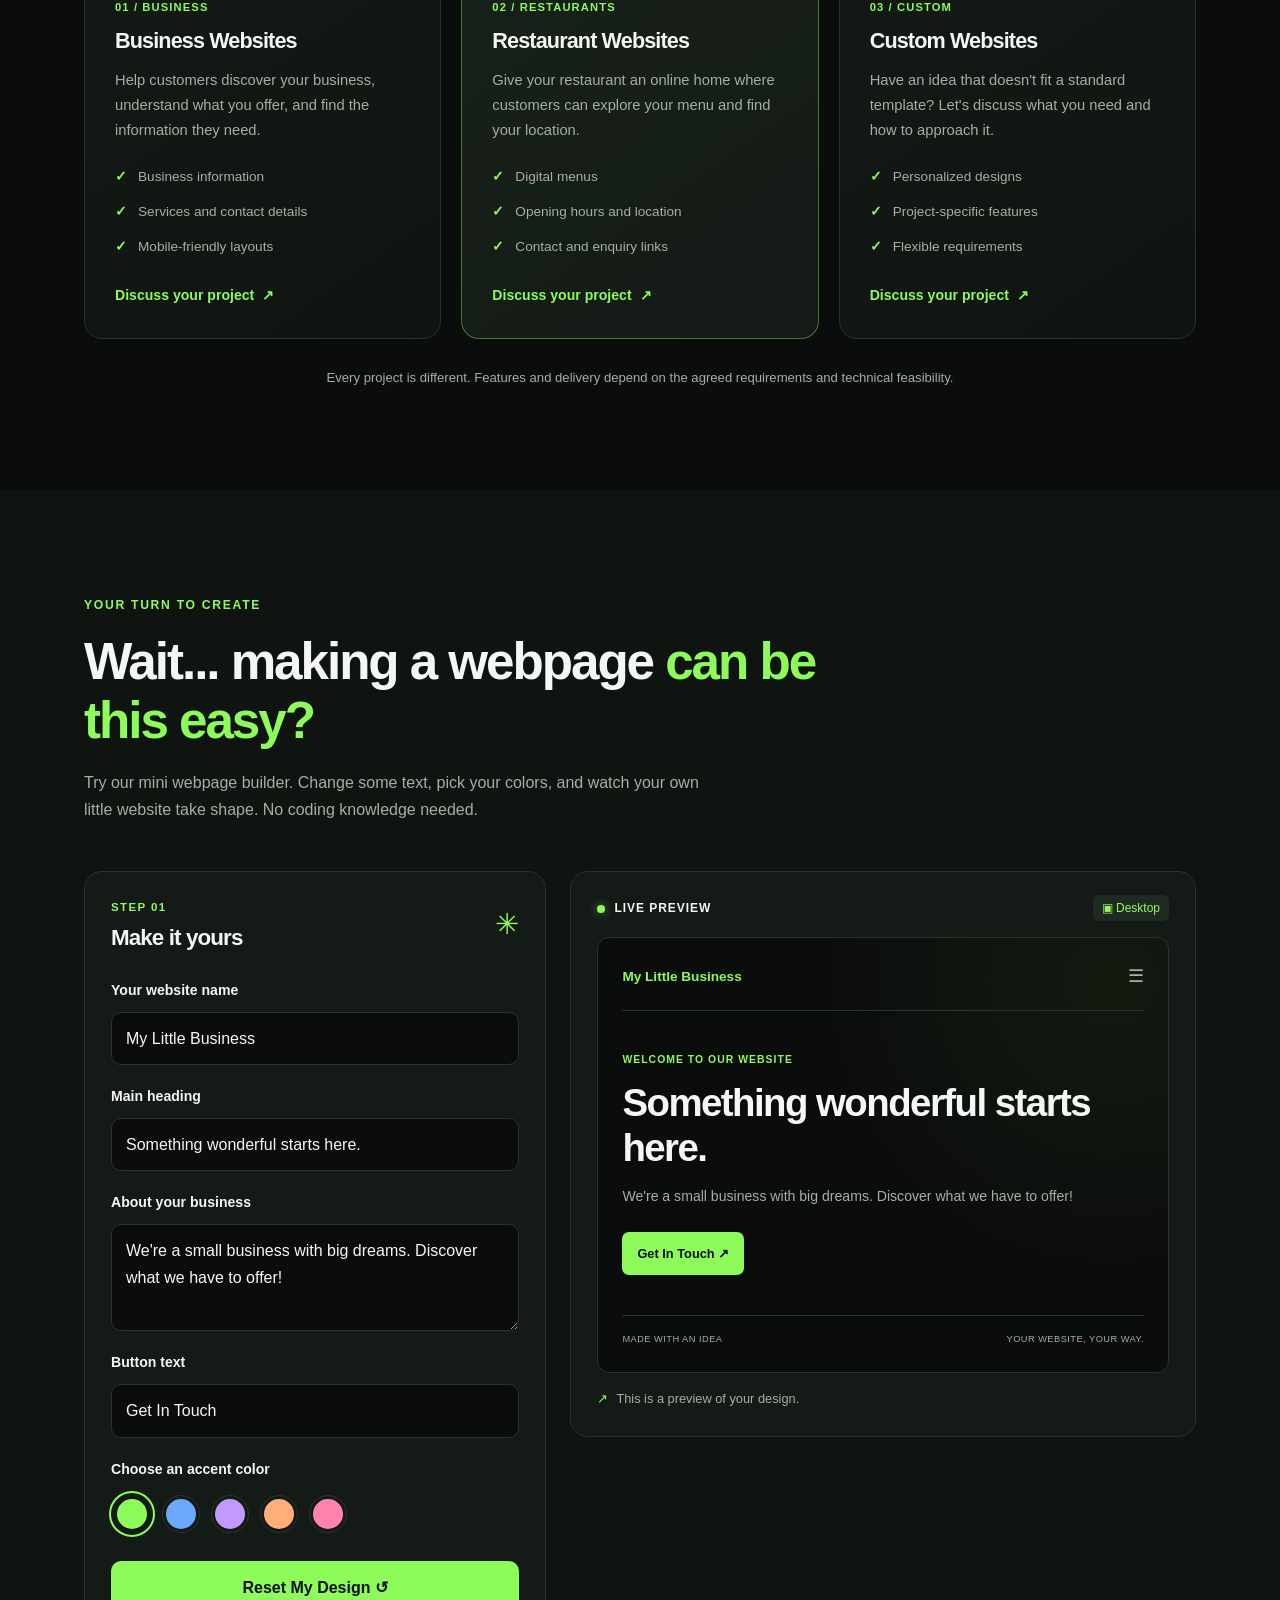
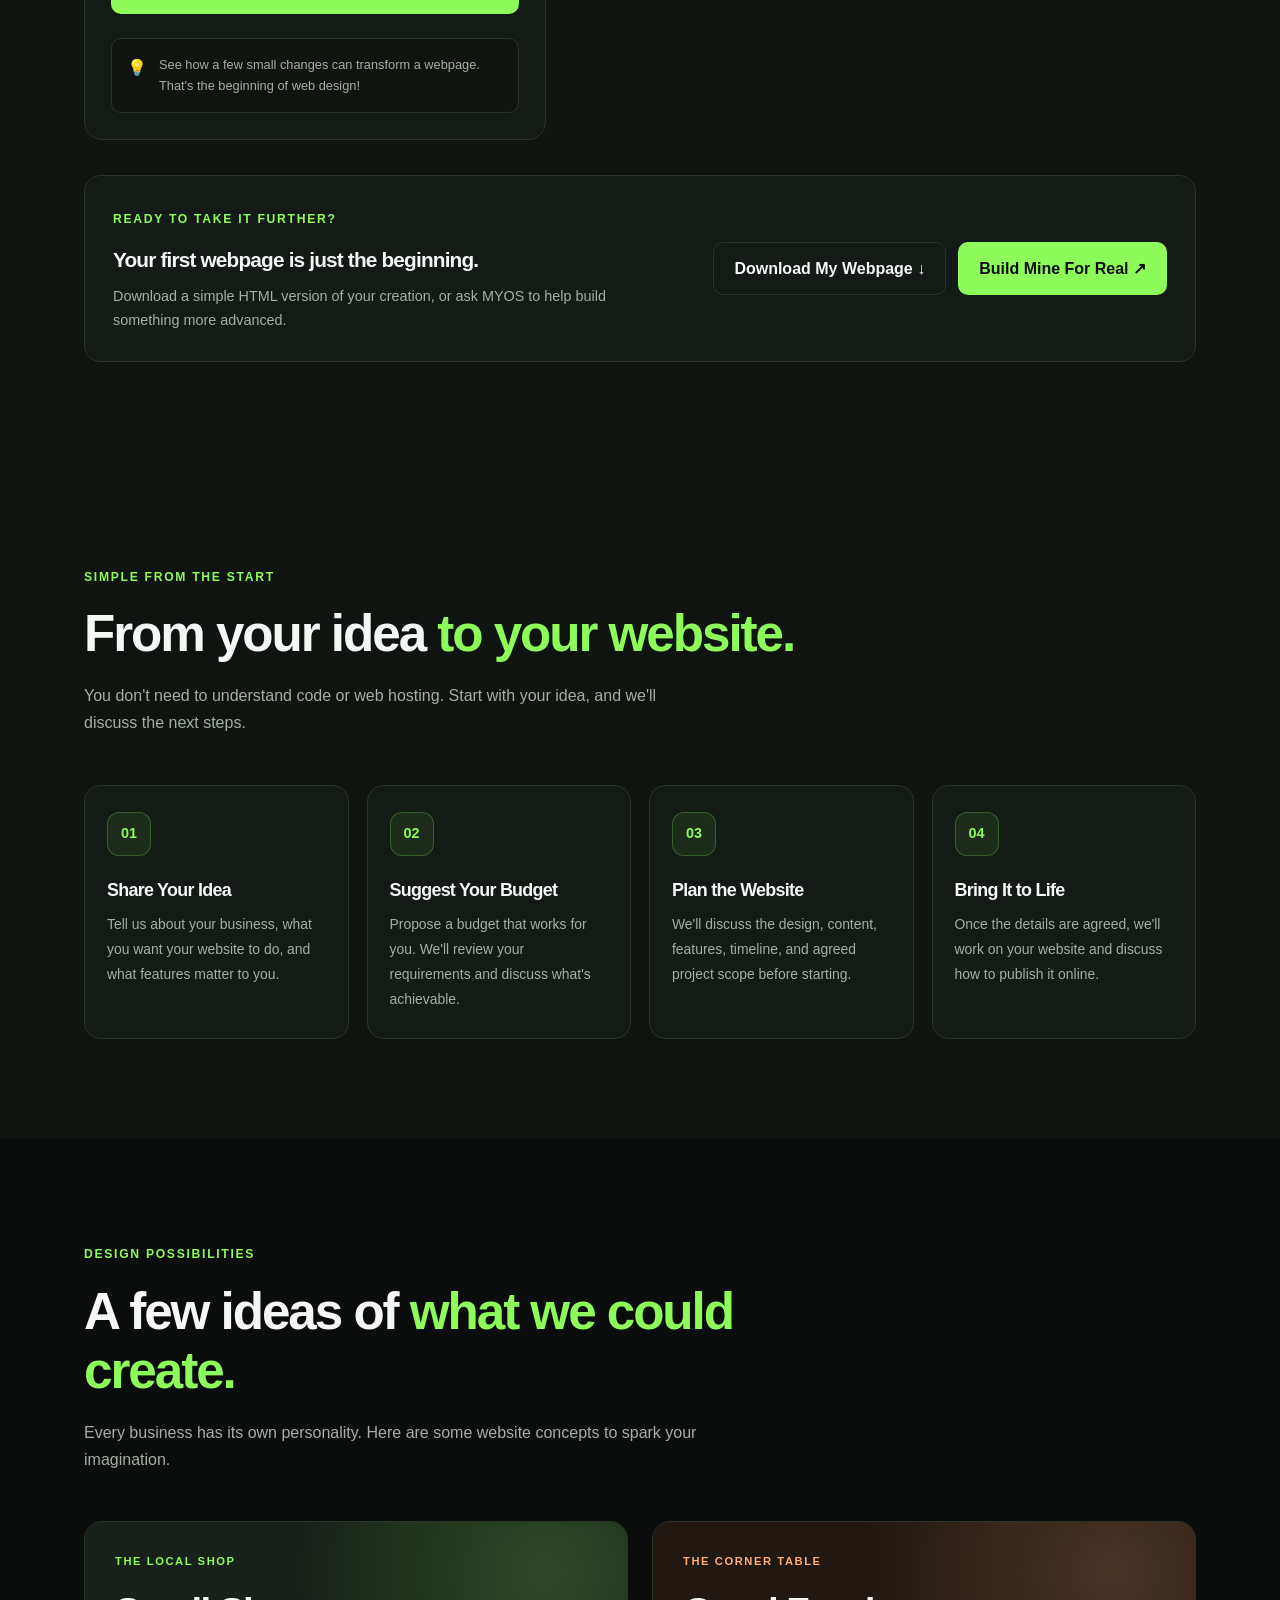
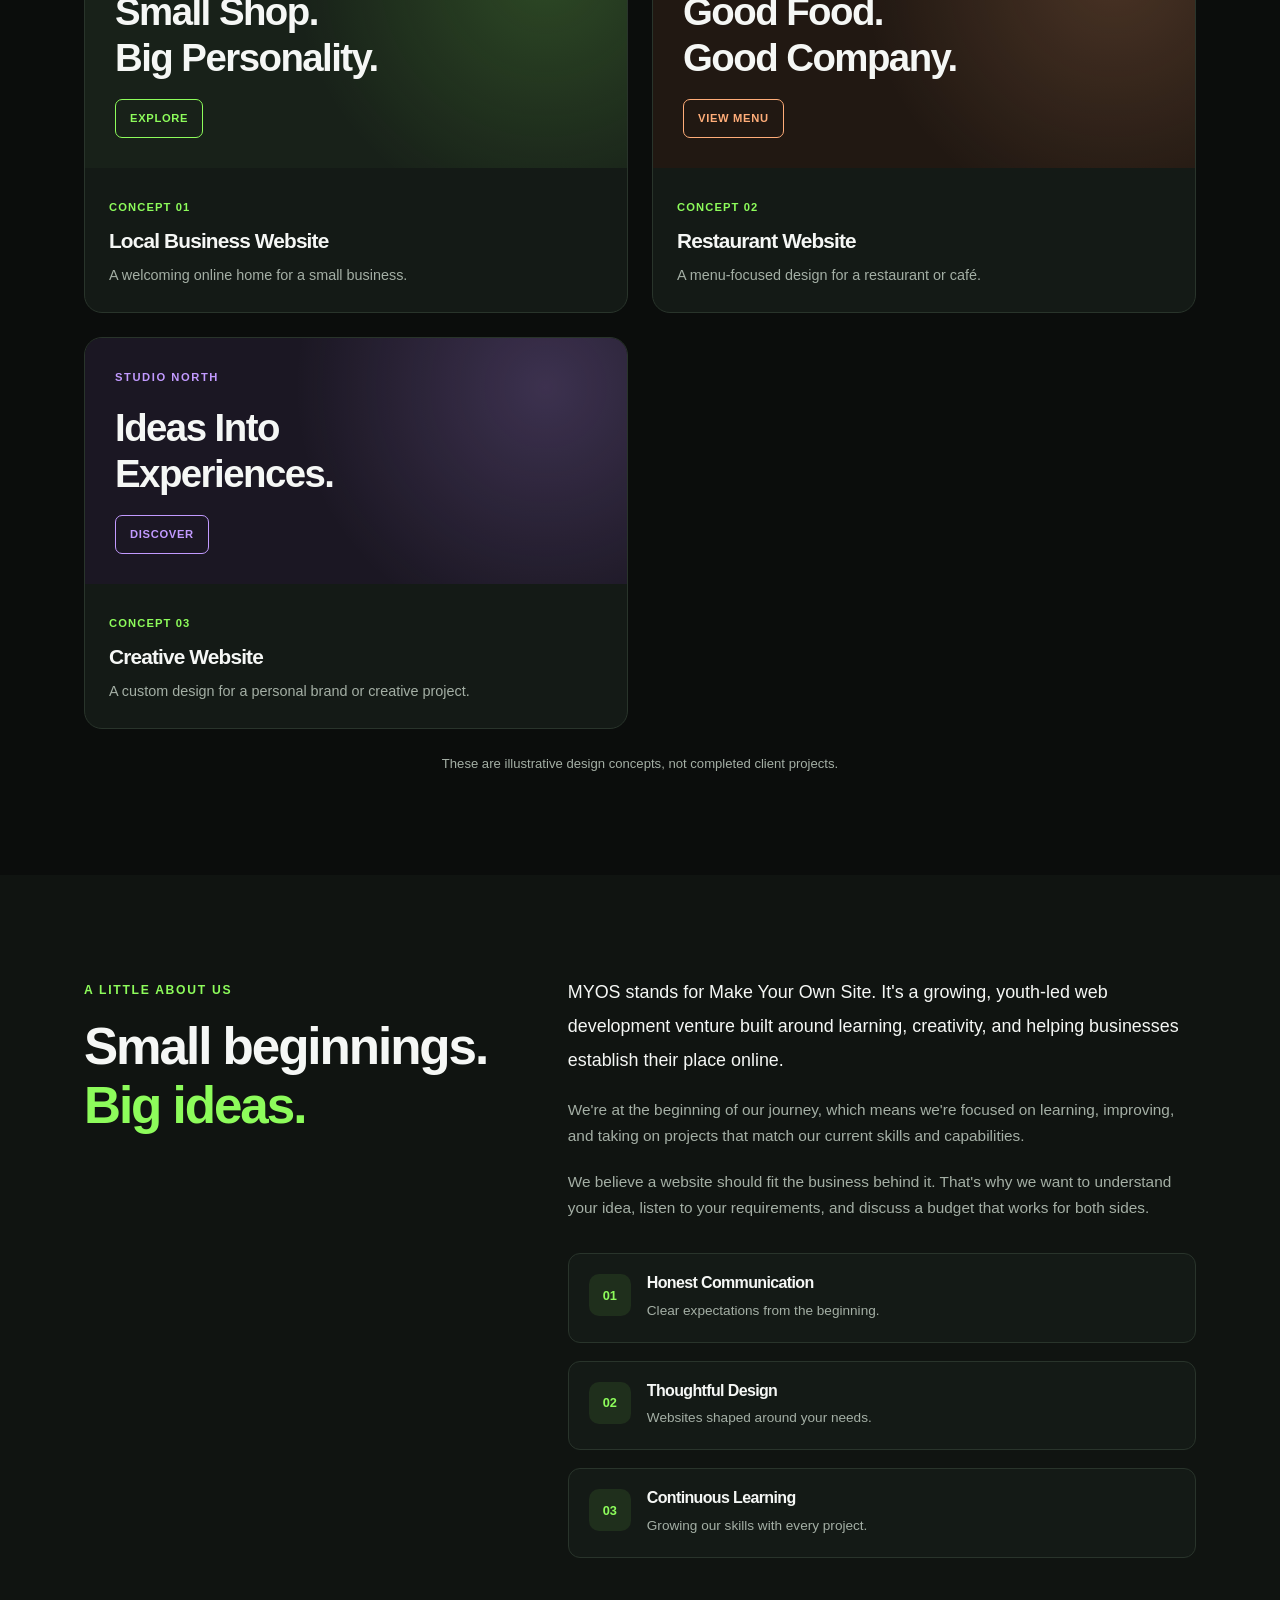
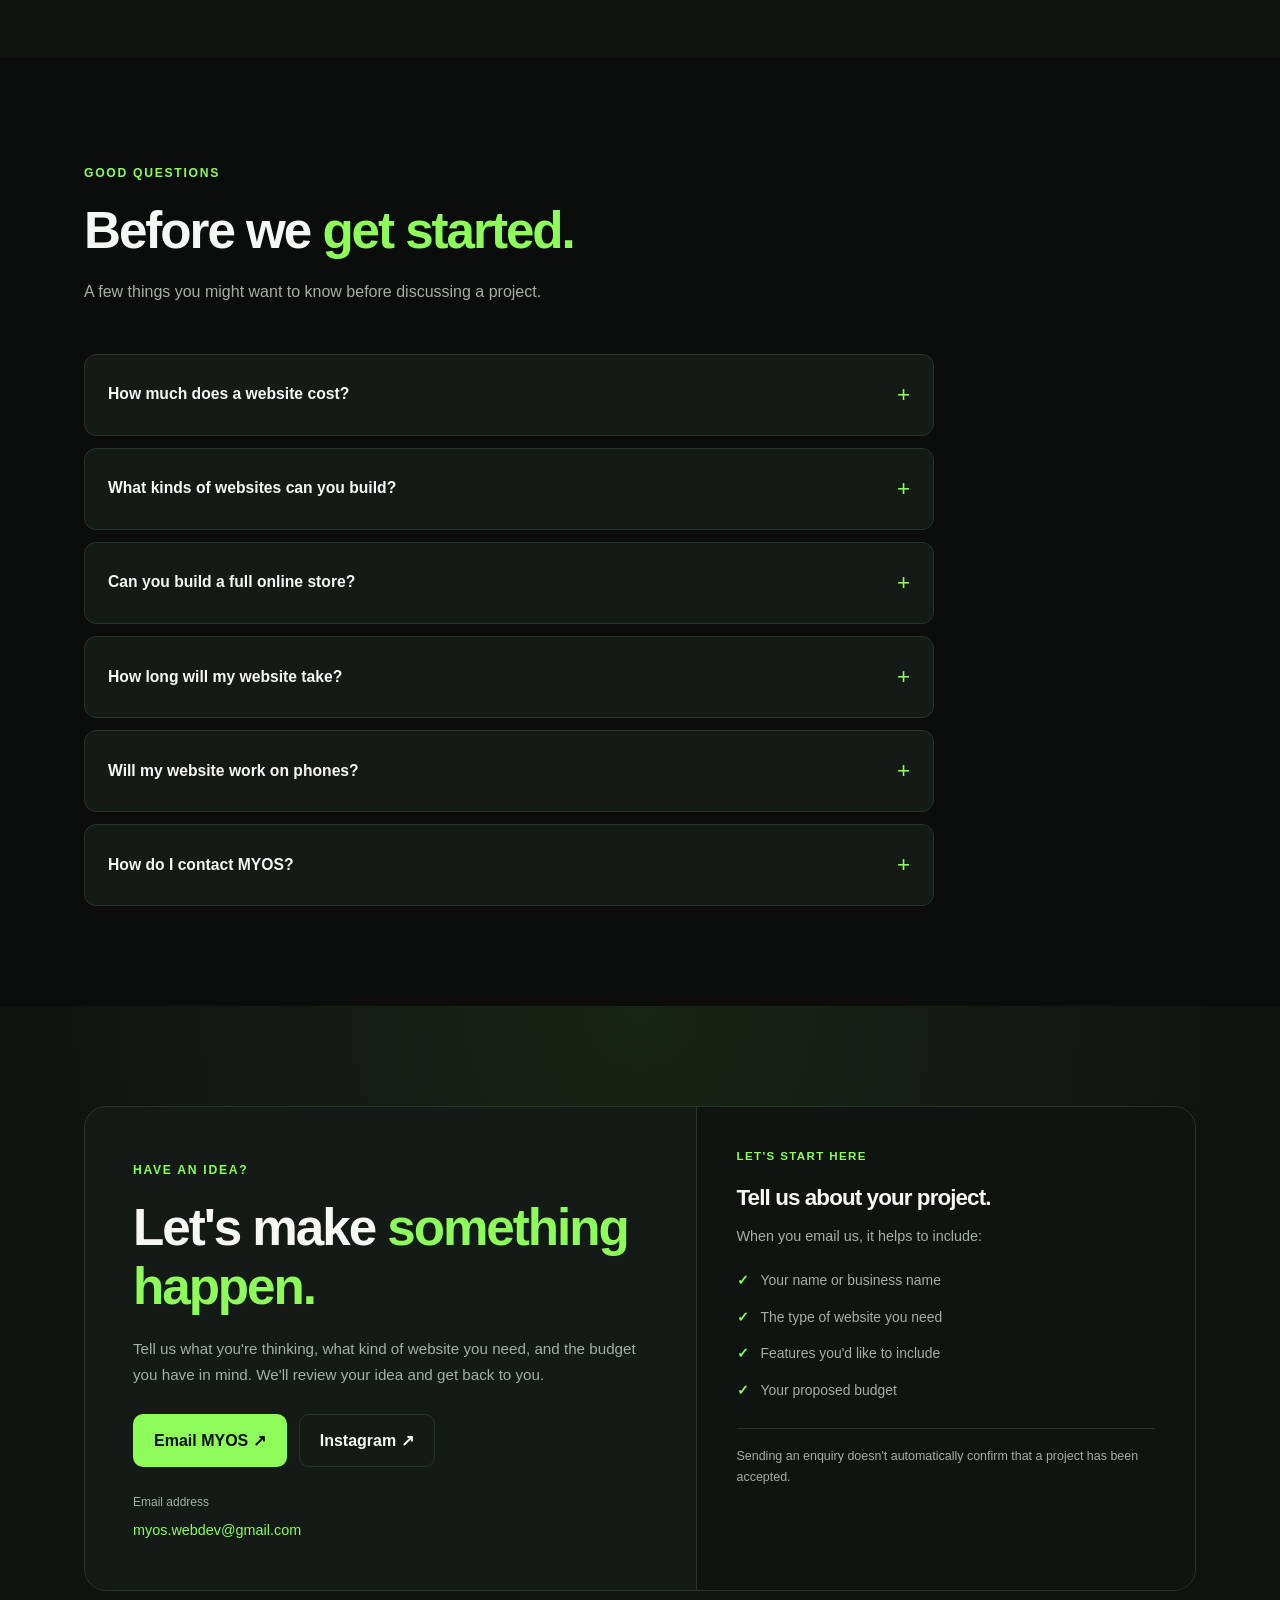
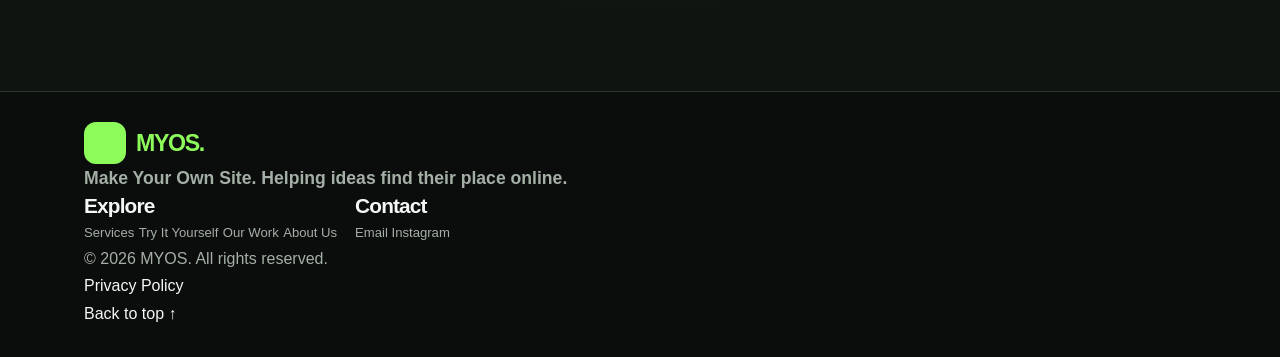
==== commit d9767c85: "Update index.html" ====
--- a/index.html
+++ b/index.html
@@ -981,7 +981,7 @@
             &copy; <span id="currentYear"></span> MYOS.
             All rights reserved.
         </p>
-<a href="/MYOS/privacy.html">Privacy Policy</a>
+<a href="/MYOS/privacy.html">Privacy Policy</a><br>
         <a href="#home">Back to top ↑</a>
 
     </div>
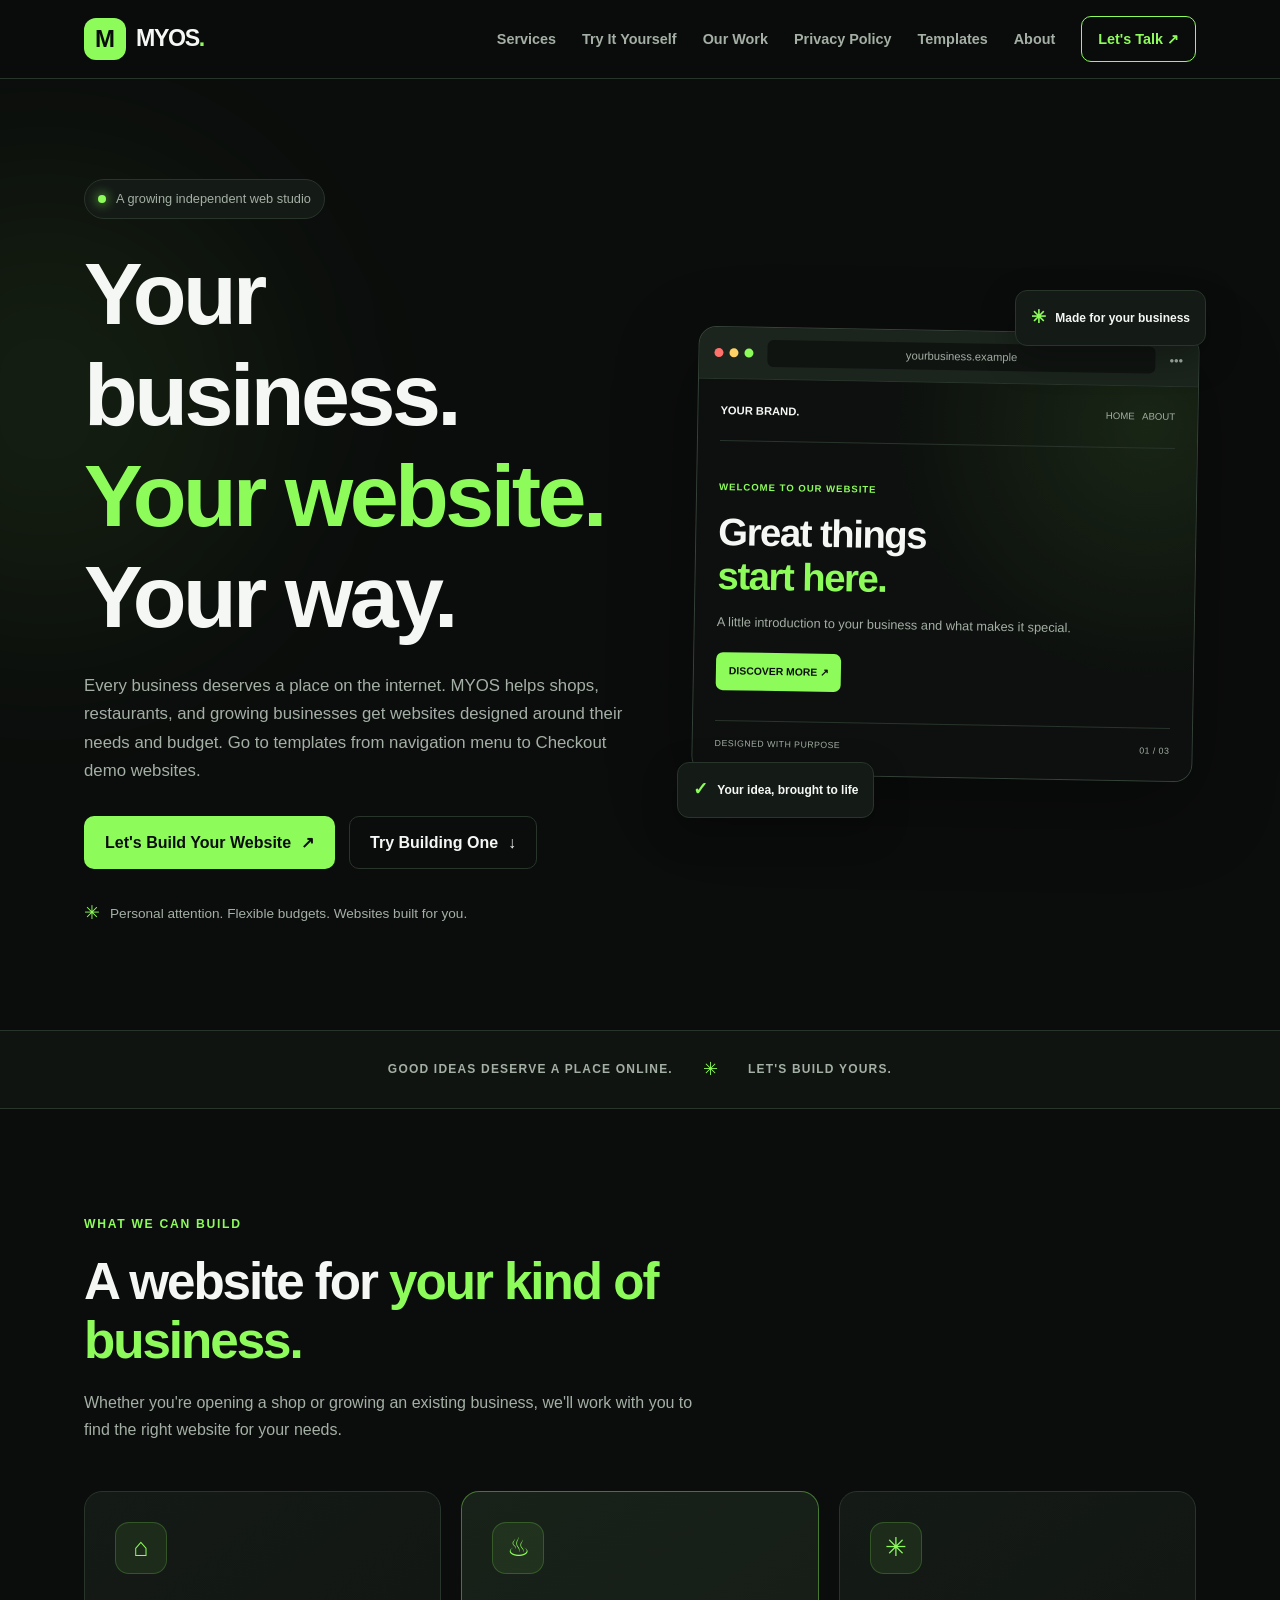
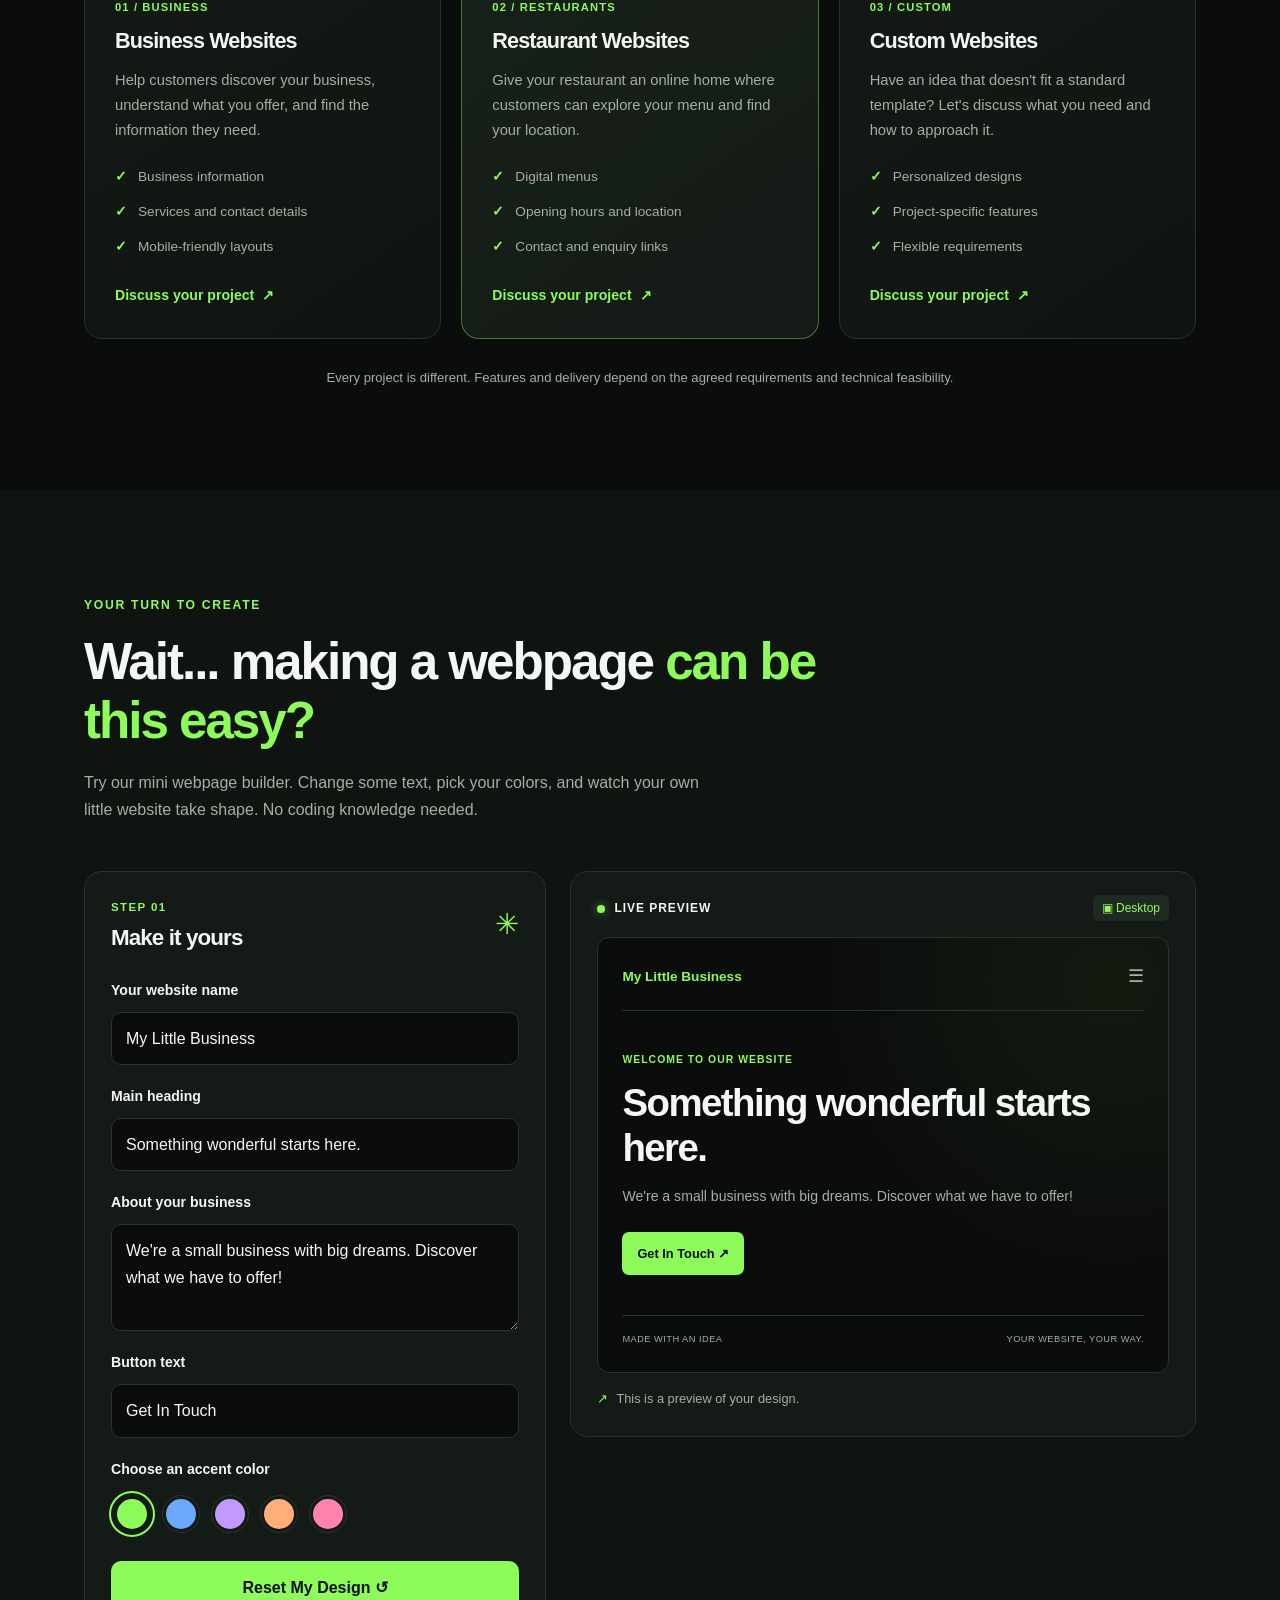
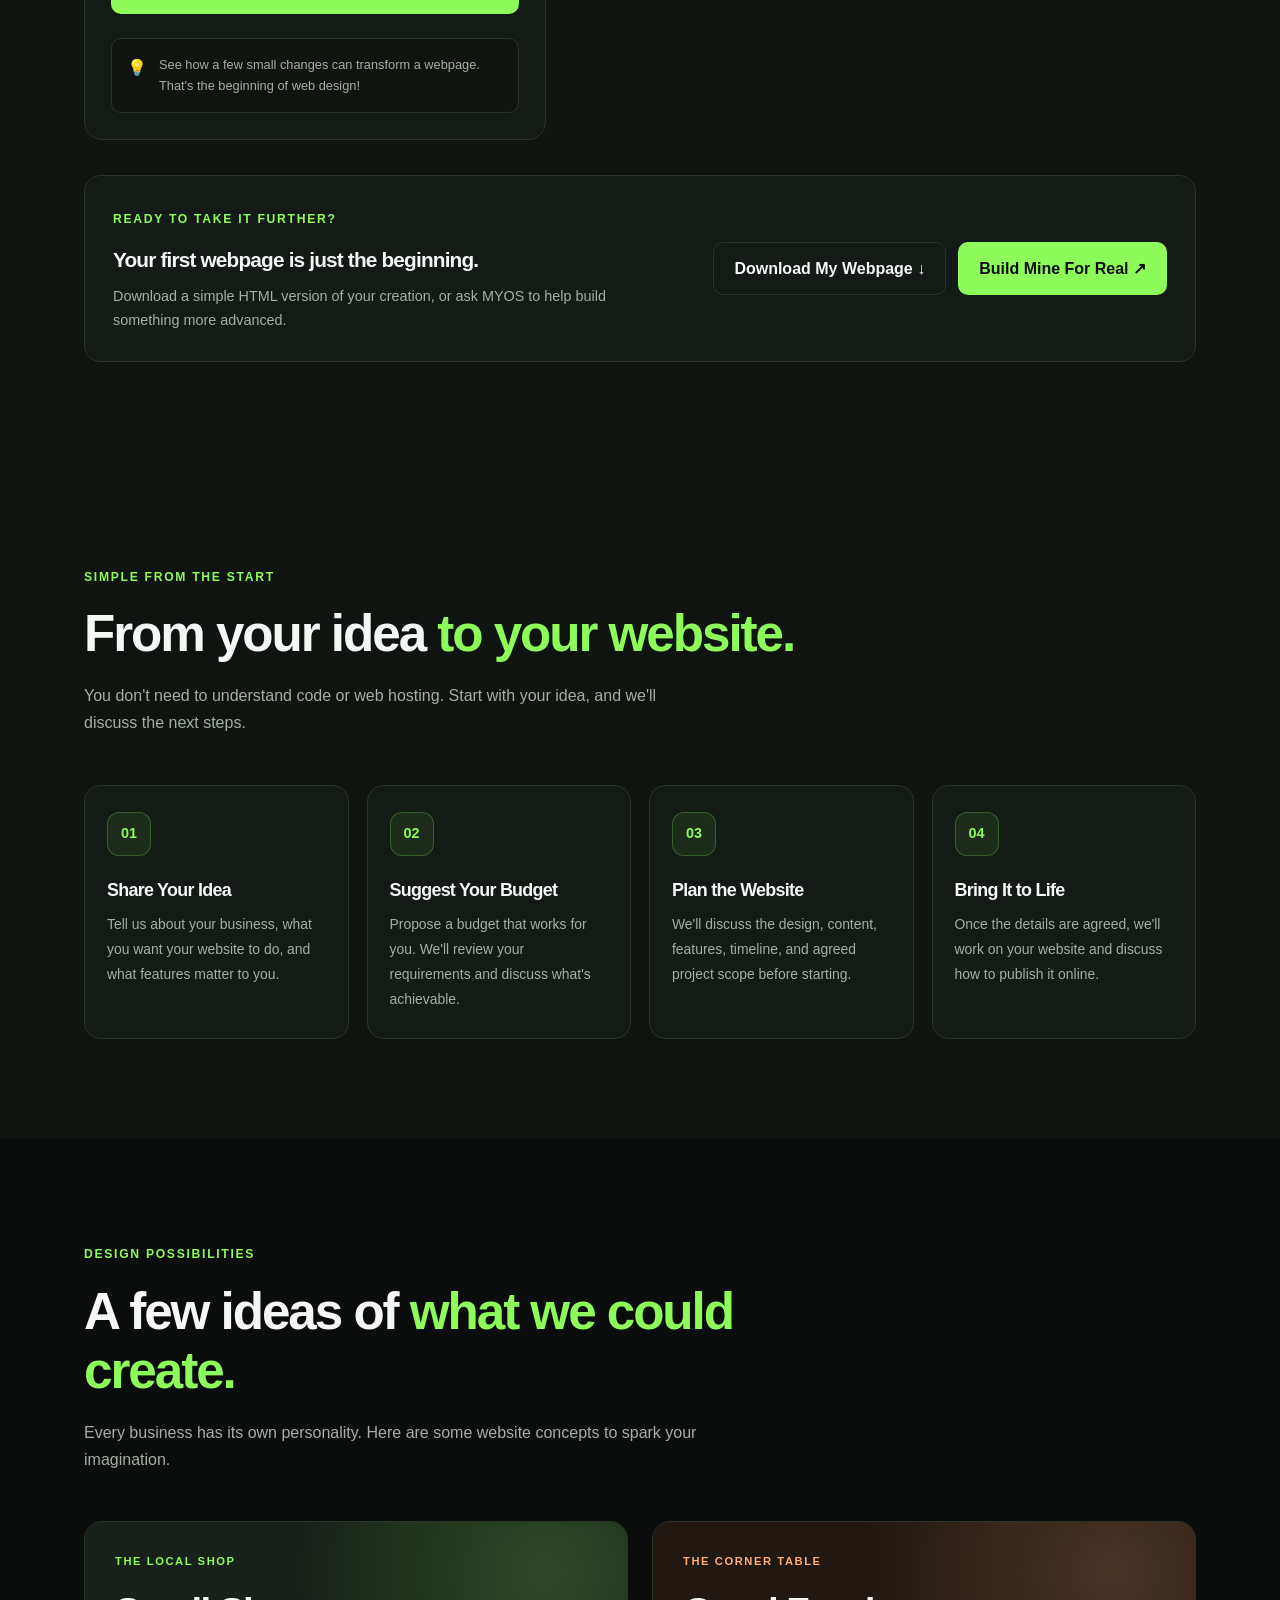
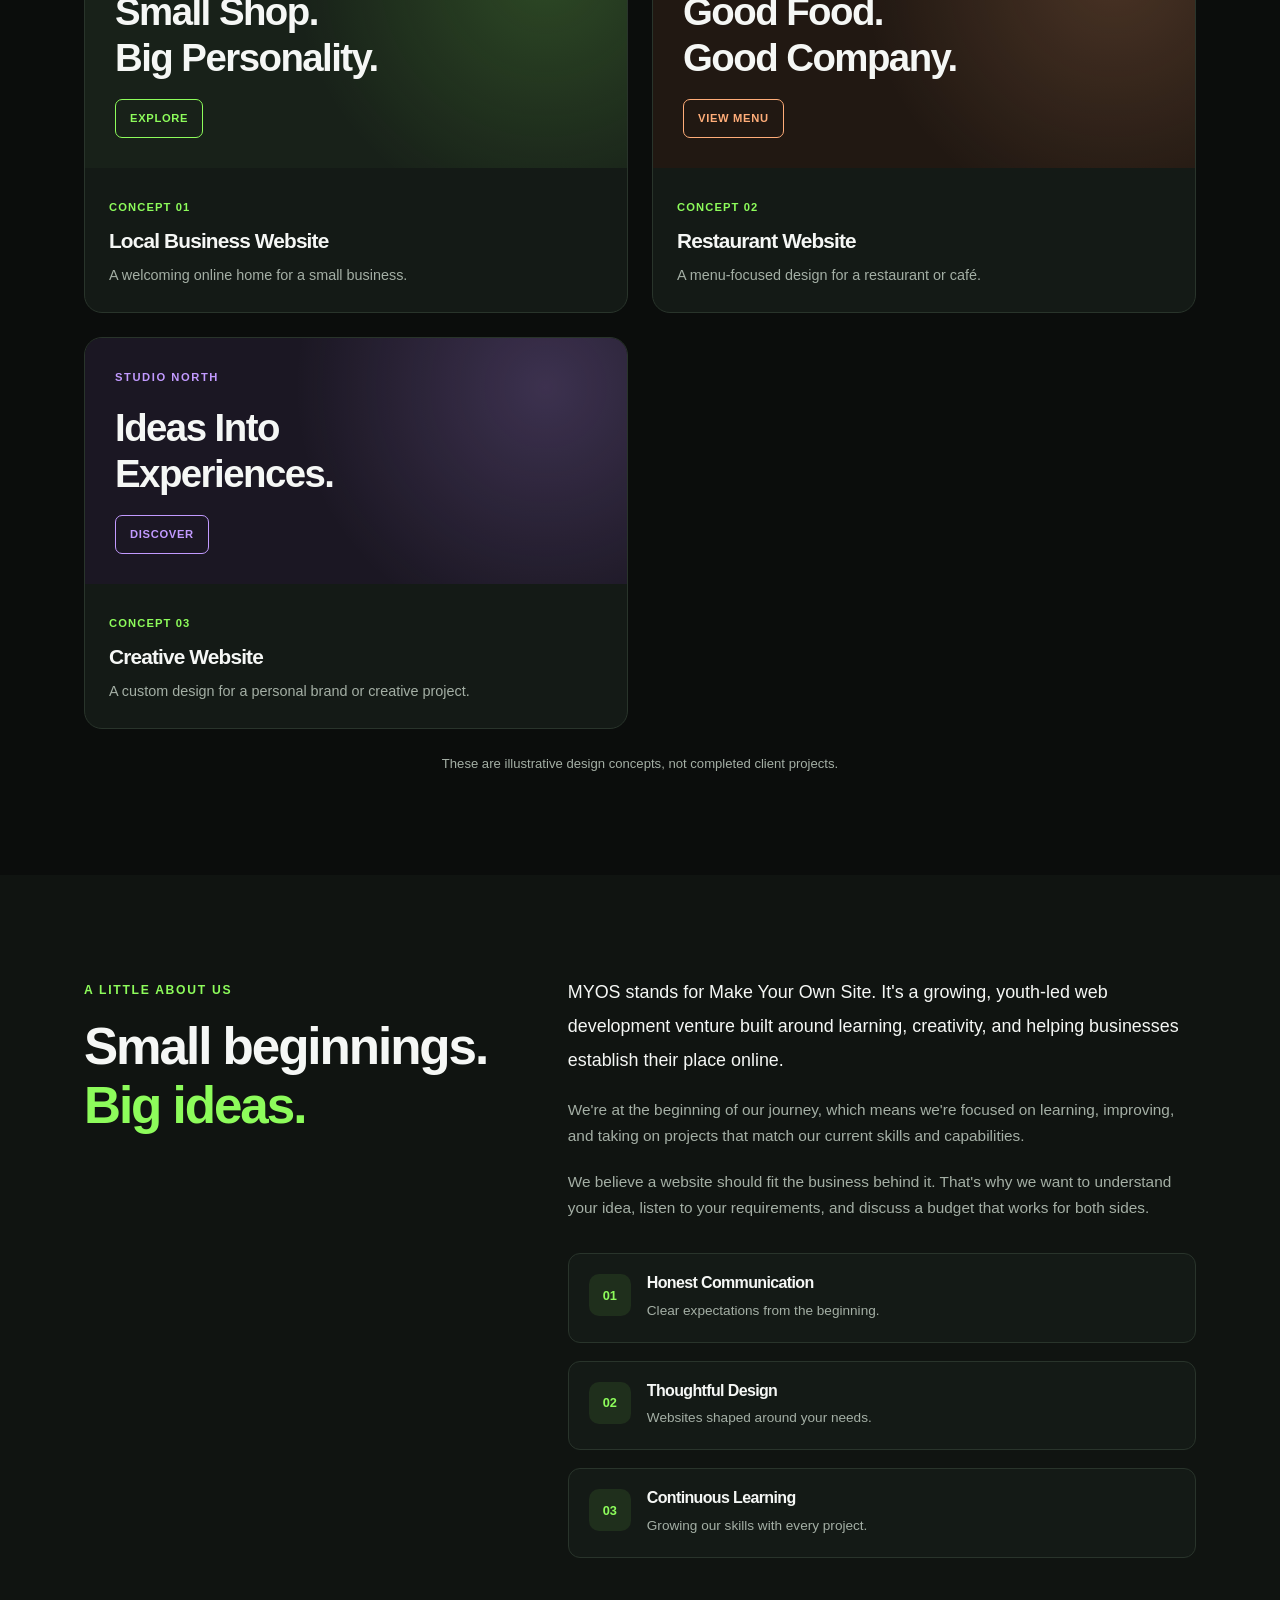
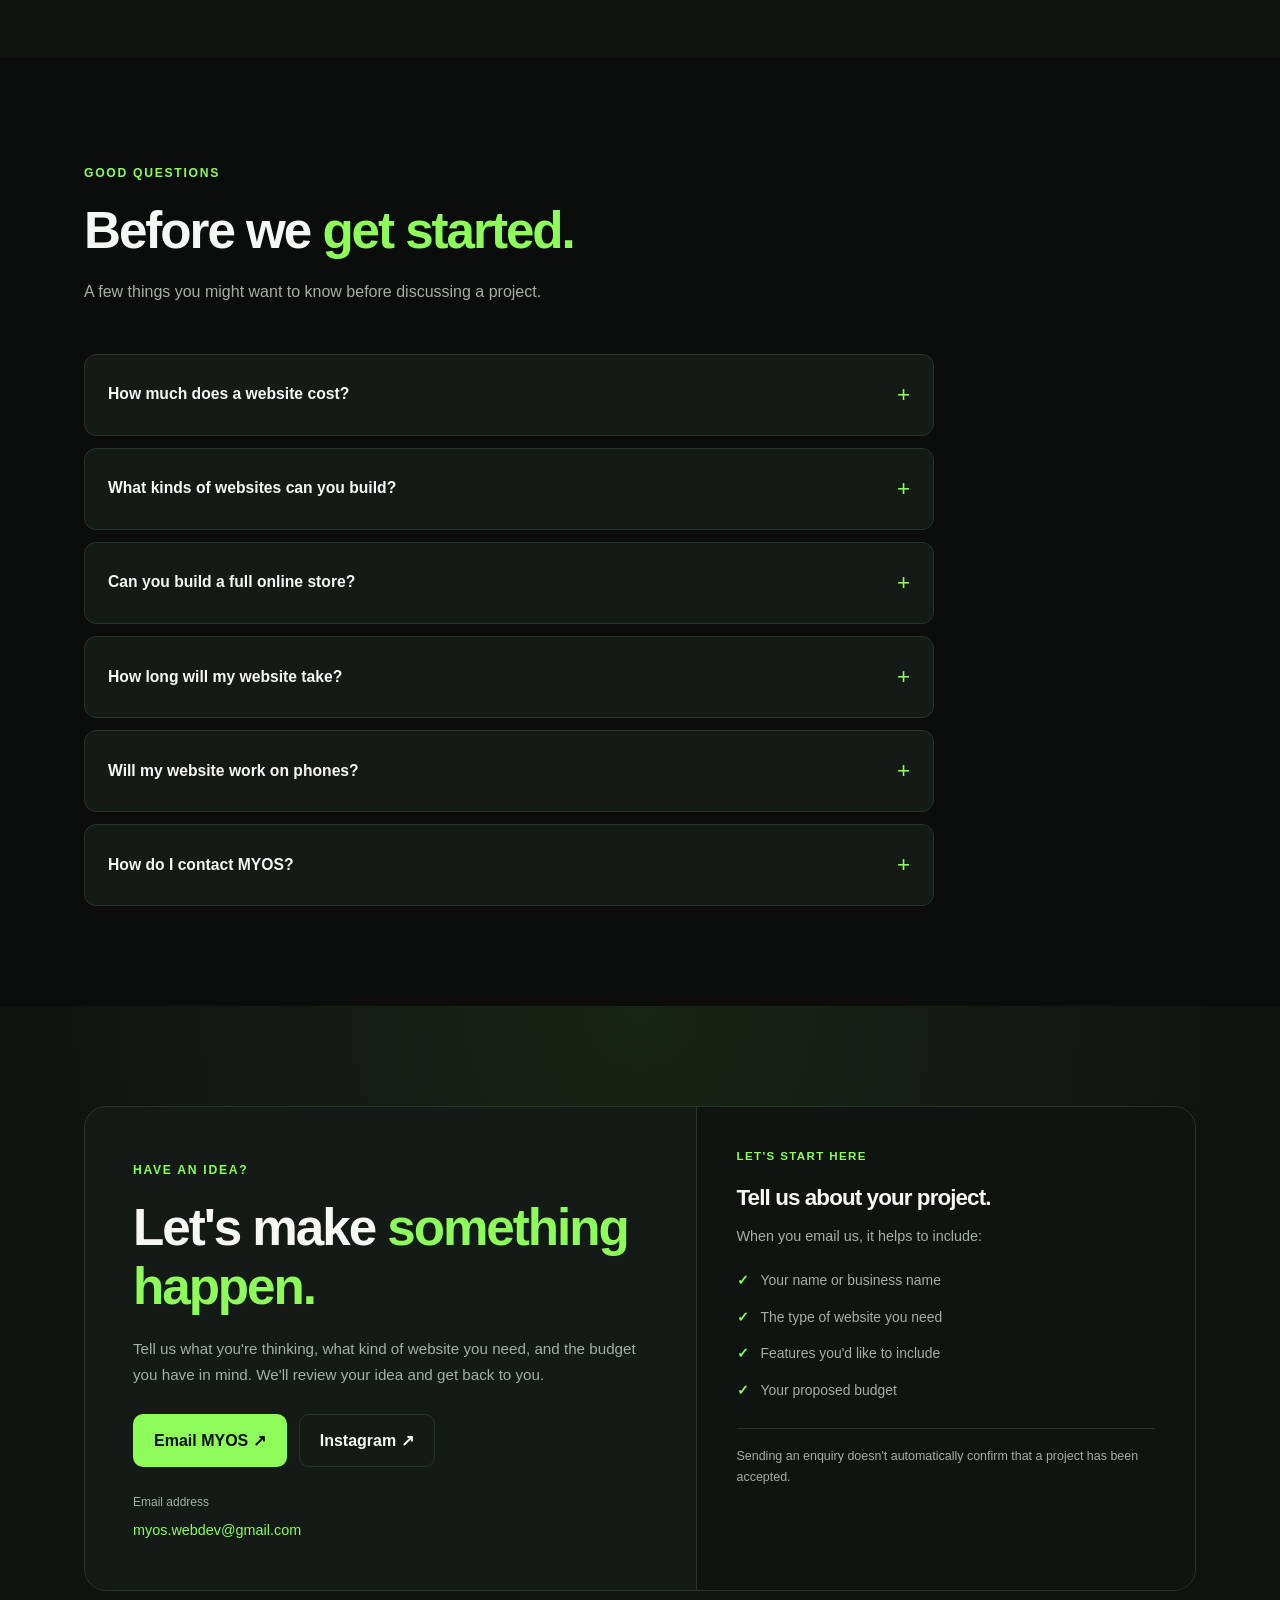
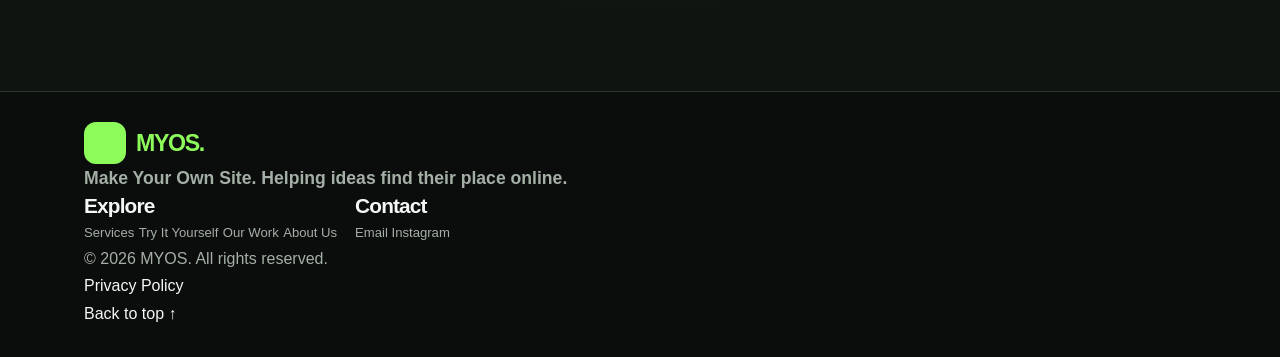
==== commit a46afcd1: "Update index.html" ====
--- a/index.html
+++ b/index.html
@@ -43,6 +43,7 @@
             <a href="#services">Services</a>
             <a href="#playground">Try It Yourself</a>
             <a href="#portfolio">Our Work</a>
+<a href="/MYOS/privacy.html">Privacy Policy</a>
 <a href="template.html">Templates</a>
             <a href="#about">About</a>
             <a href="#contact" class="nav-cta">Let's Talk ↗</a>
